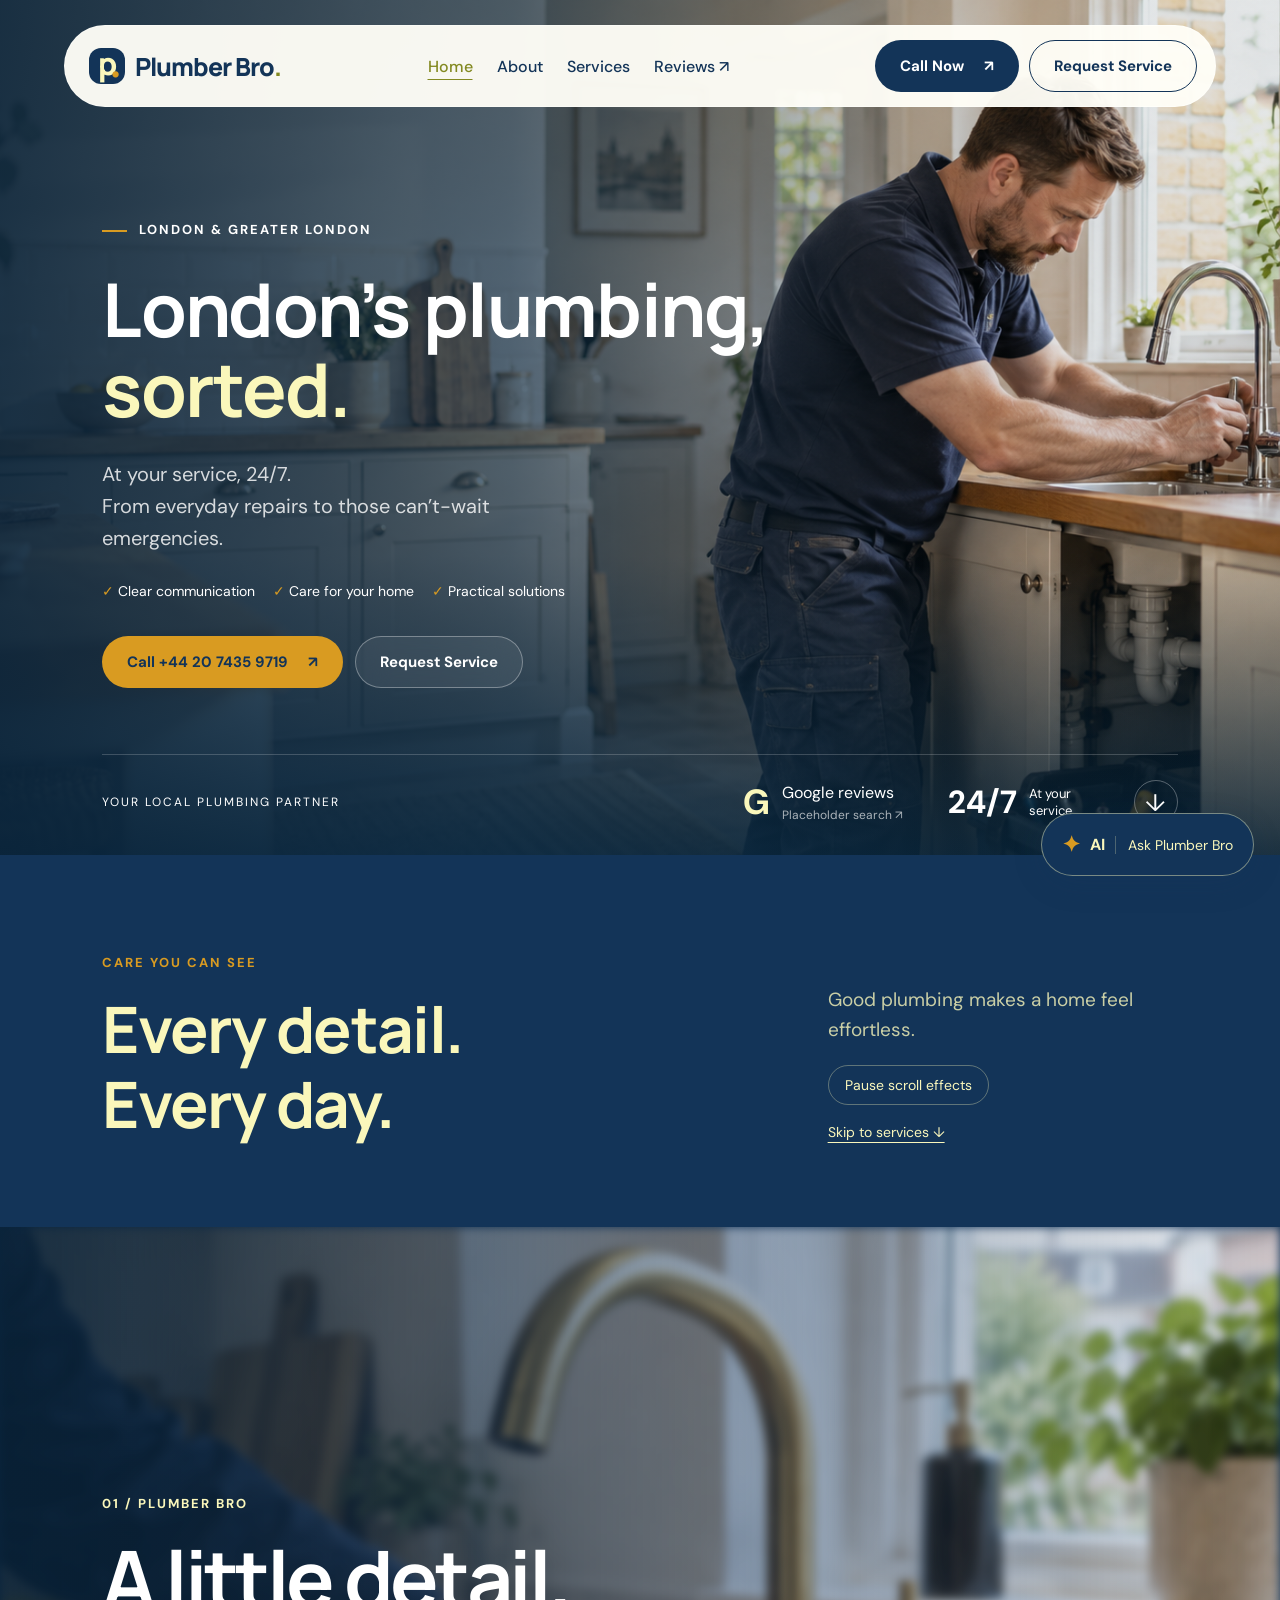
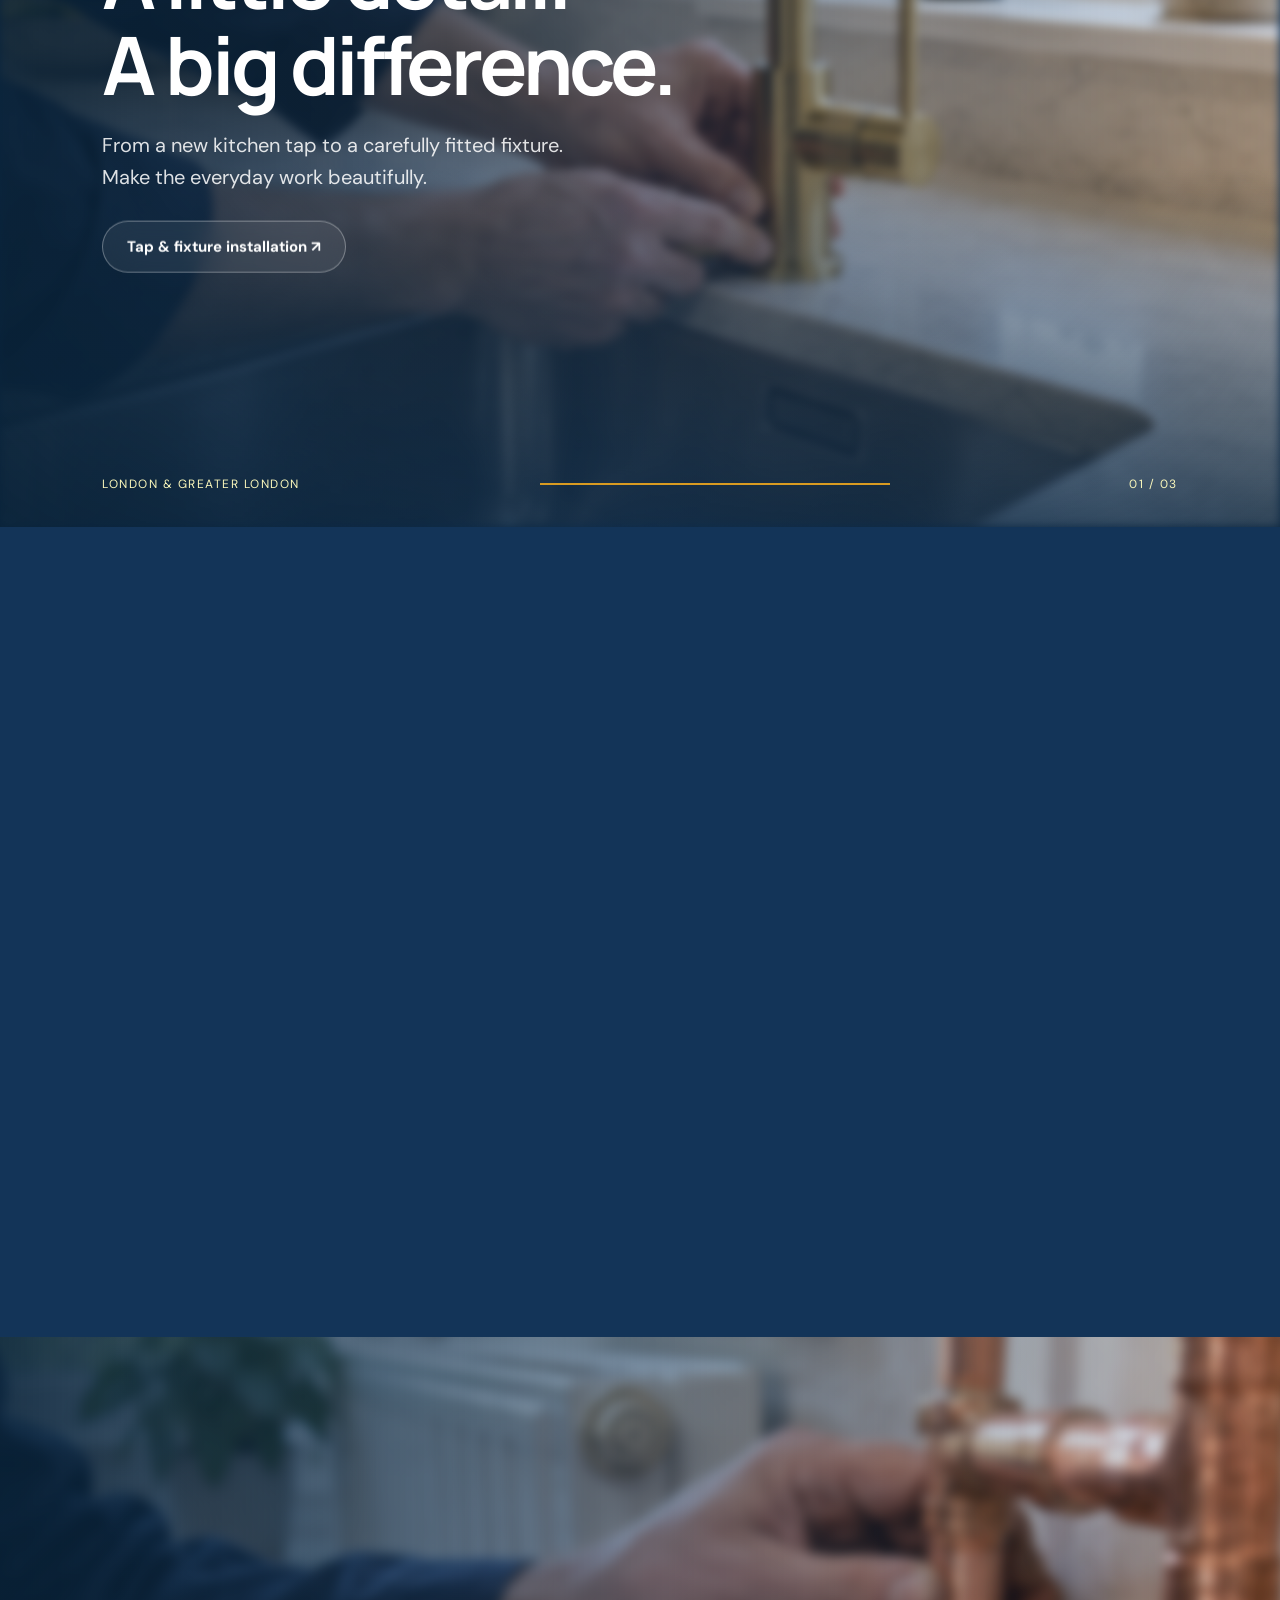
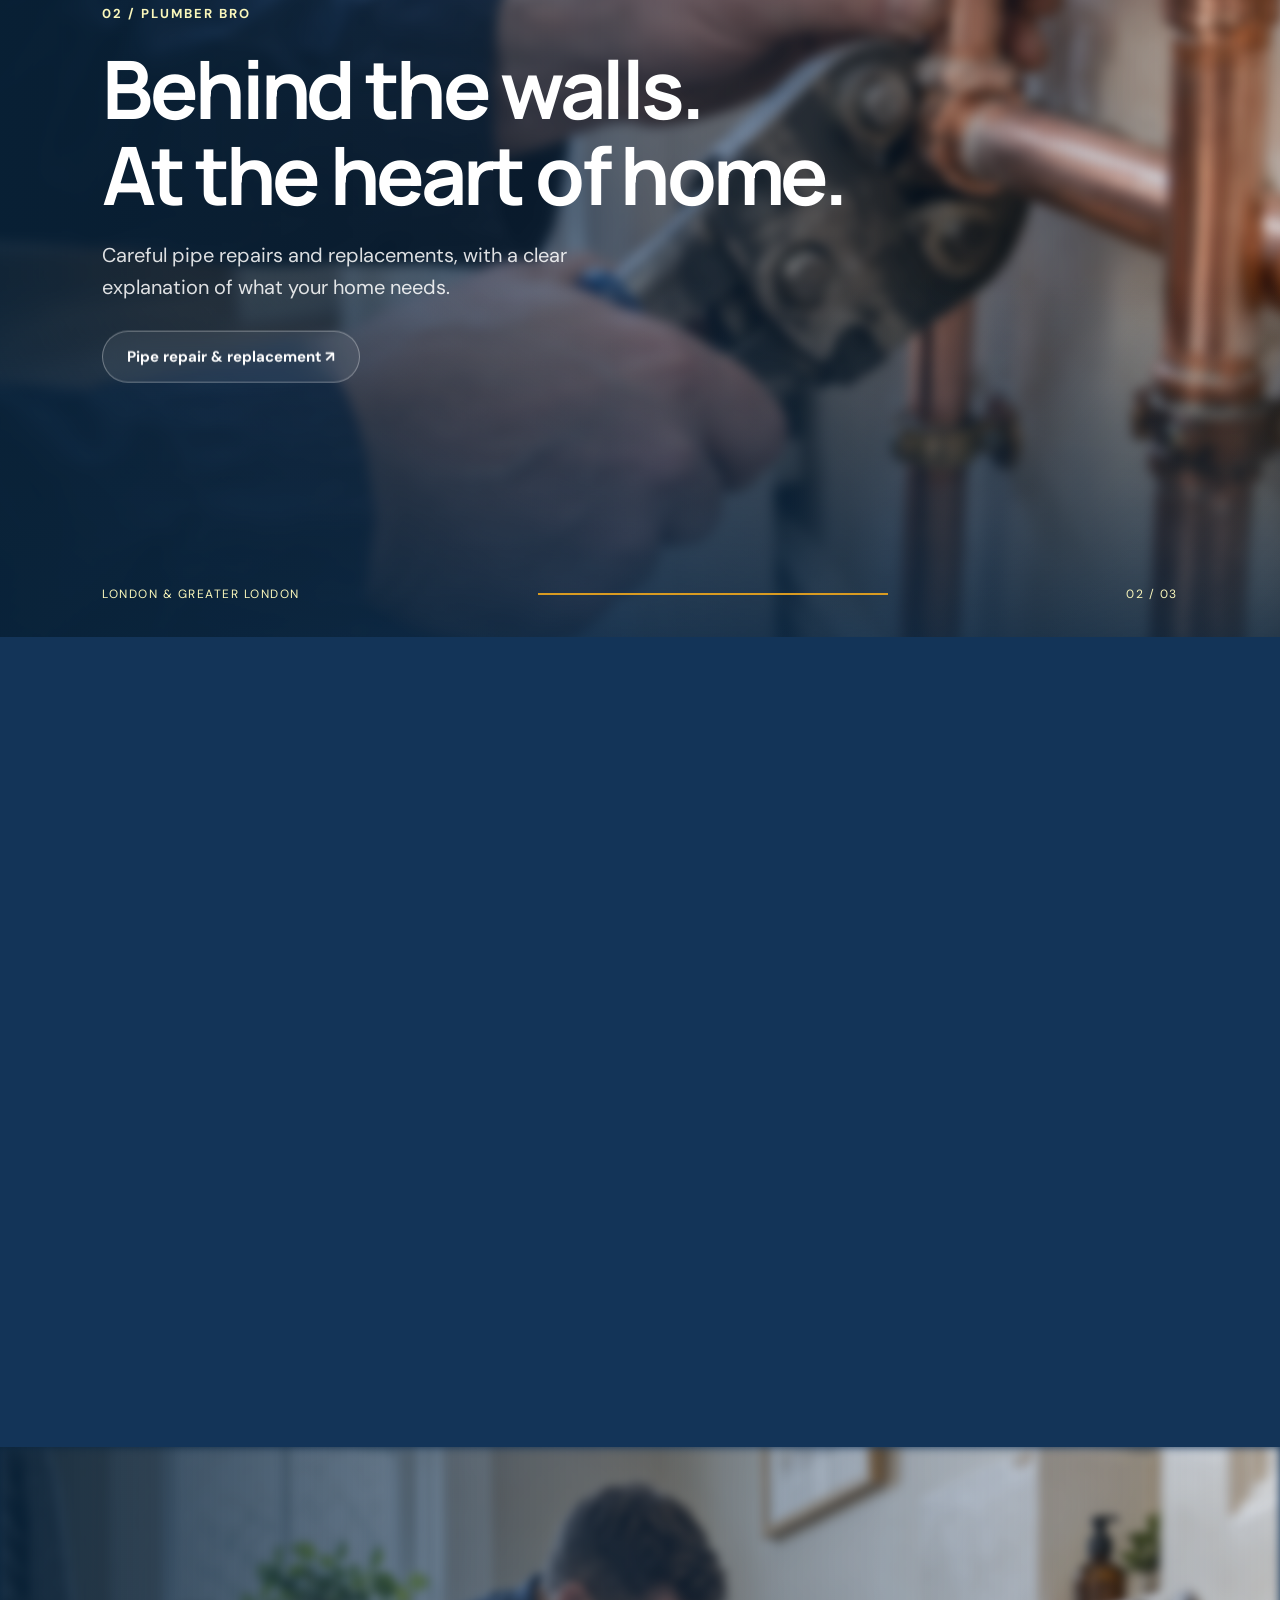
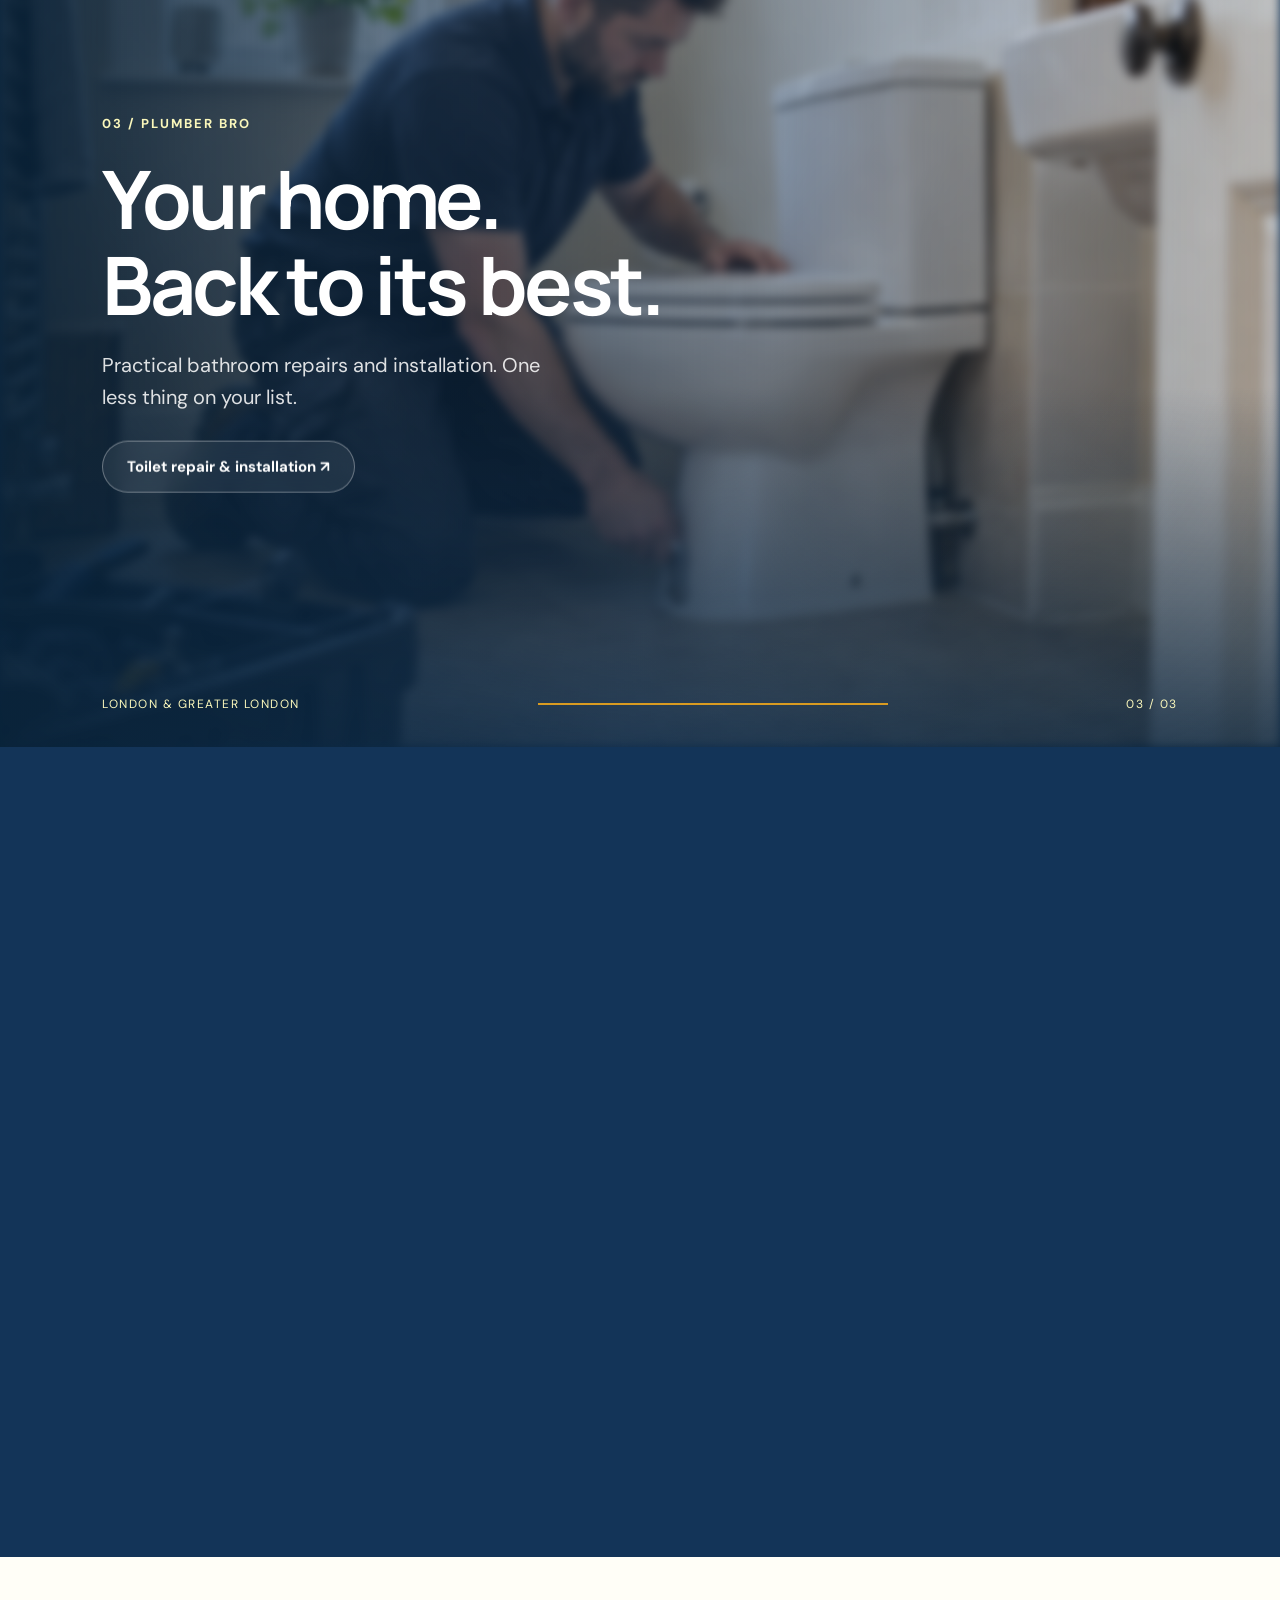
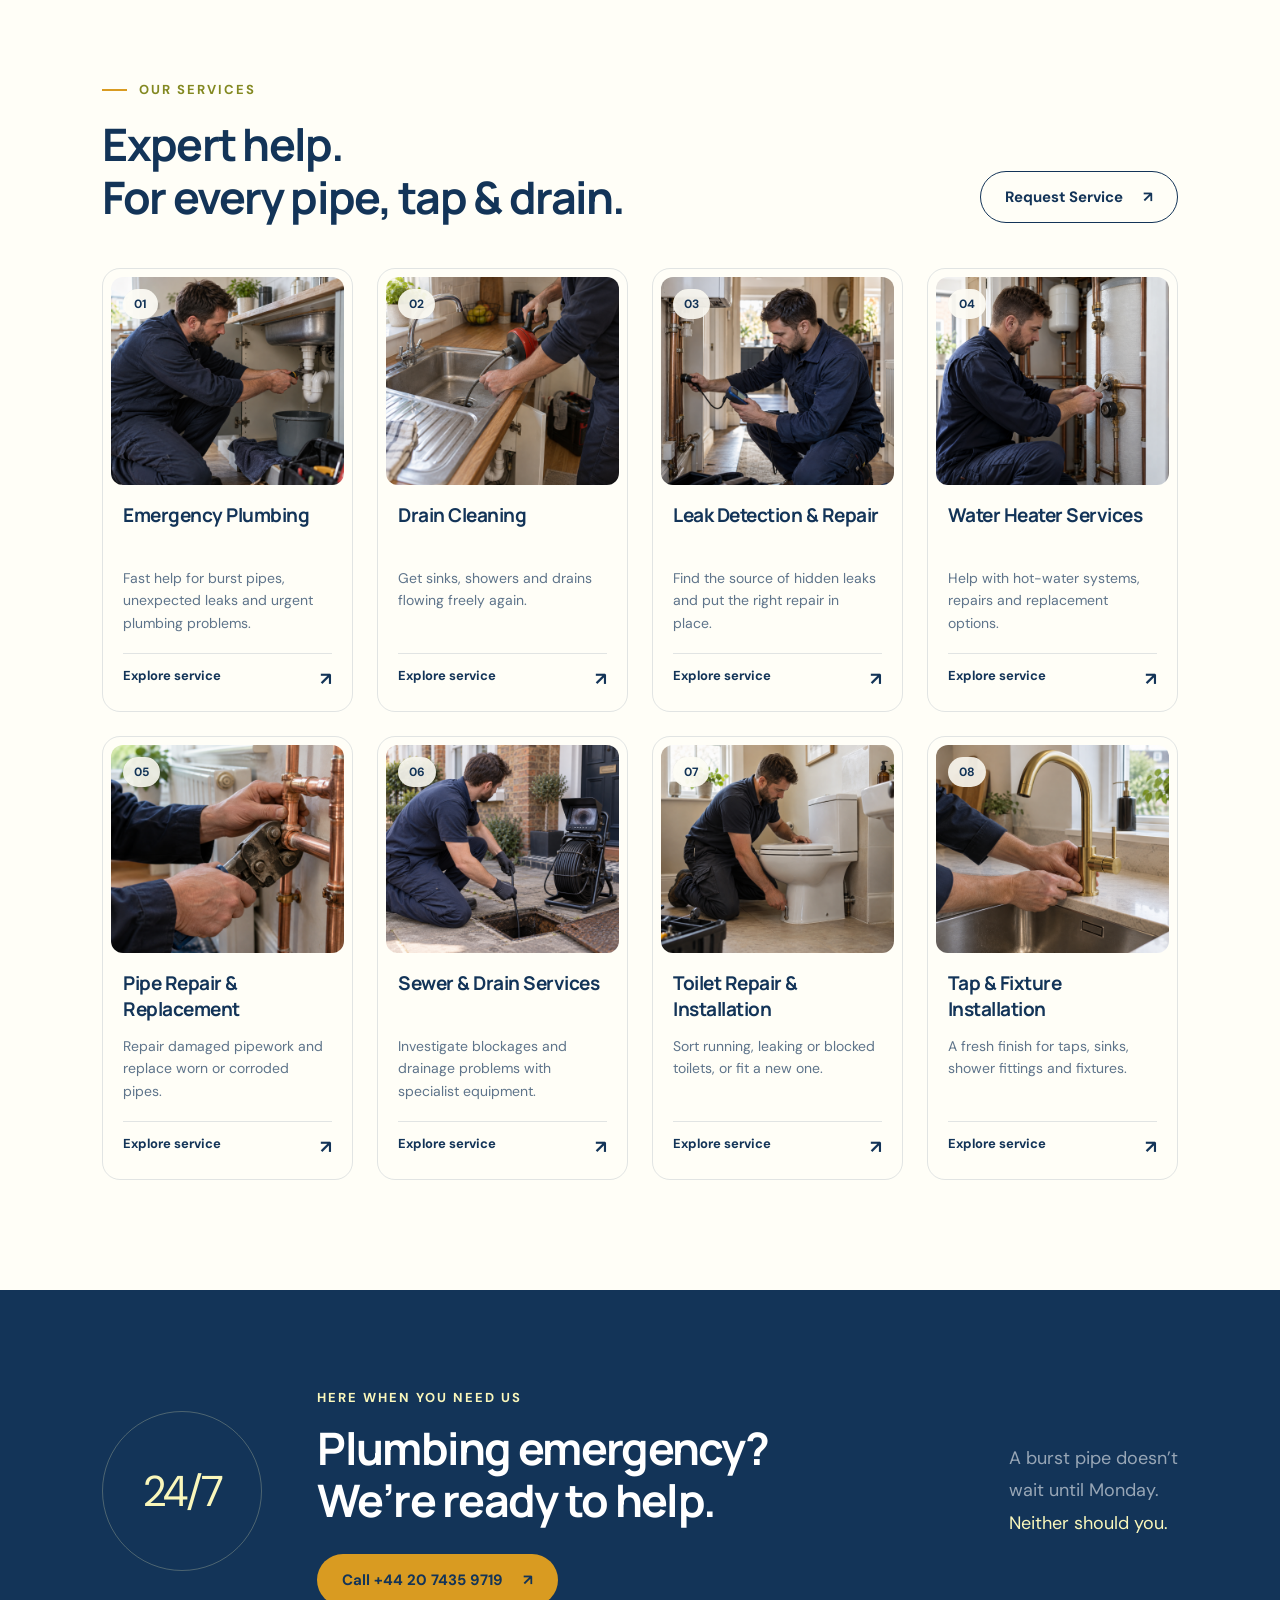
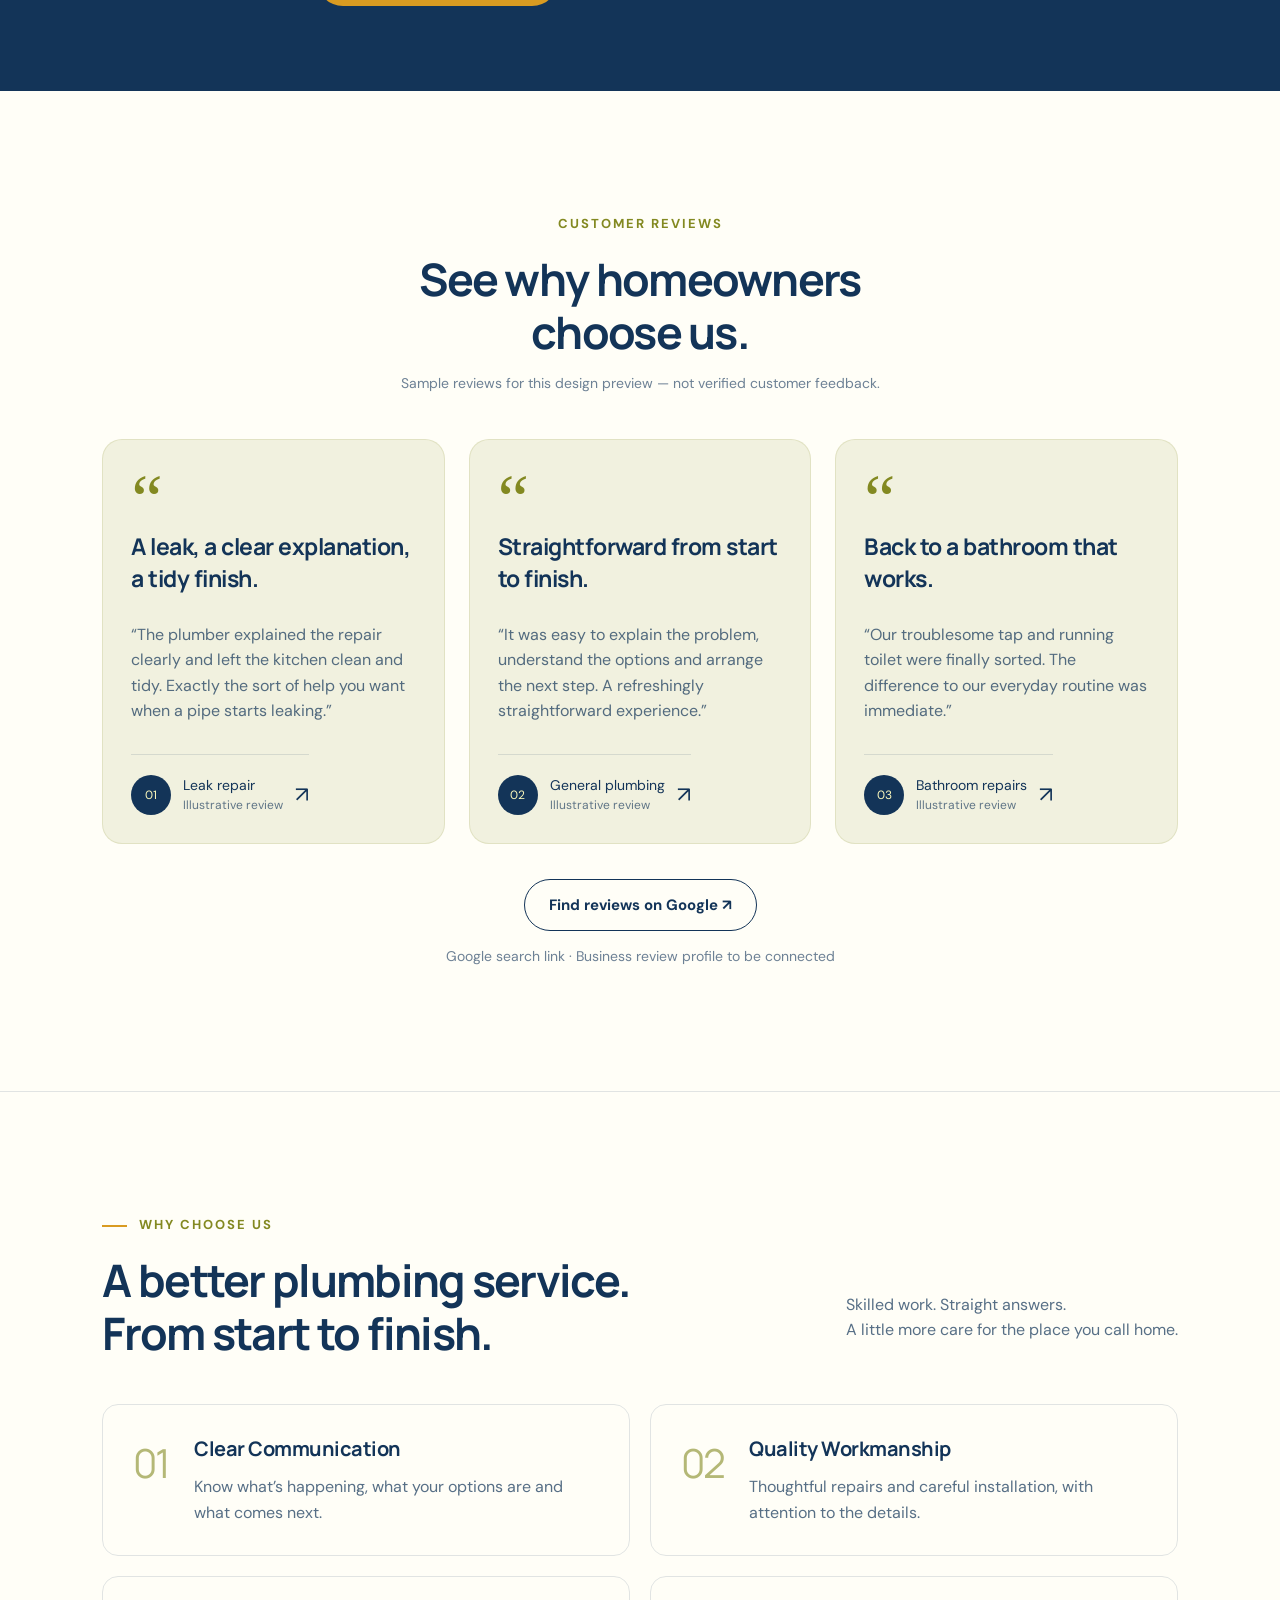
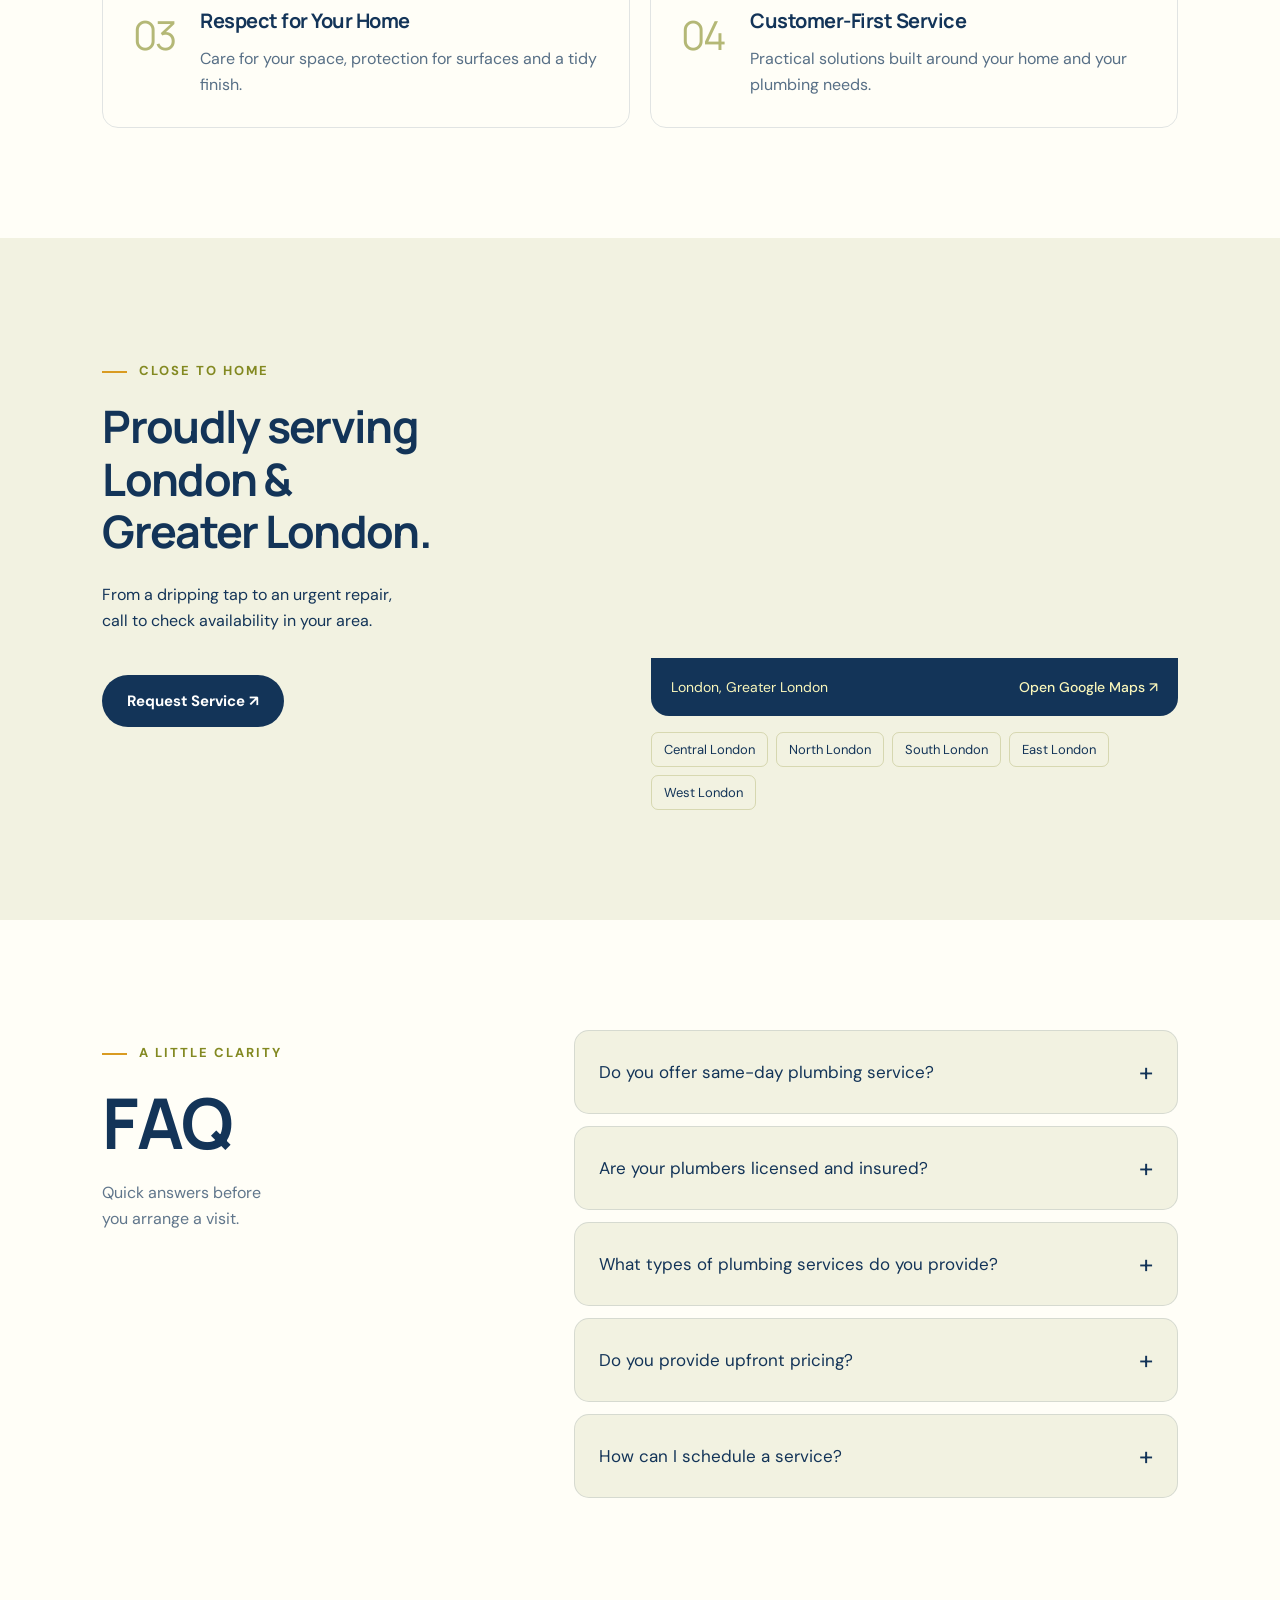
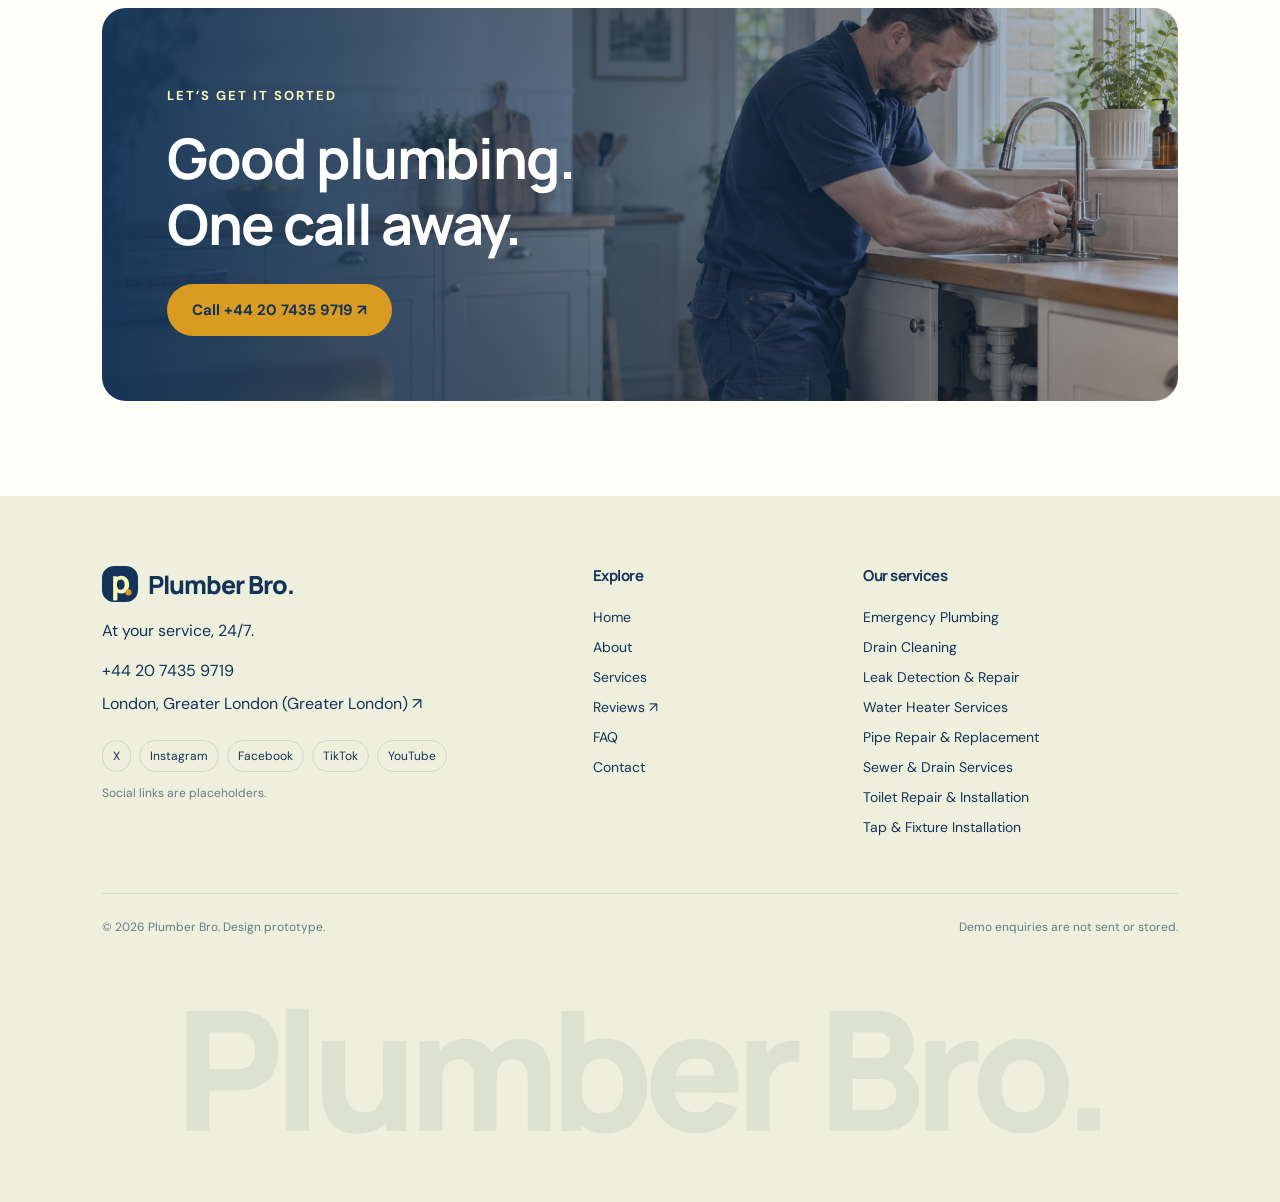
==== index.html @ 9632a34a "Initial commit: Plumber Bro website Static site with home, about, services, and eight service pages," ====
<!doctype html>
<html lang="en-GB"><head><meta charset="UTF-8"><meta name="viewport" content="width=device-width,initial-scale=1"><title>Plumber Bro | At your service, 24/7 in London</title><meta name="description" content="Plumber Bro — plumbing services across London and Greater London. Explore services and call +44 20 7435 9719."><link rel="icon" href="data:image/svg+xml,%3Csvg xmlns='http://www.w3.org/2000/svg' viewBox='0 0 40 40'%3E%3Crect width='40' height='40' rx='12' fill='%23133458'/%3E%3Ctext x='7' y='28' font-size='24' font-family='Arial' font-weight='bold' fill='%23FAF7BB'%3EP%3C/text%3E%3C/svg%3E"><link rel="stylesheet" href="style.css"><link rel="stylesheet" href="home-motion.css"></head>
<body><header class="nav"><a class="brand" href="index.html"><span class="brandmark">p<span>•</span></span>Plumber Bro<span class="brand-dot">.</span></a><nav aria-label="Main navigation"><a href="index.html" aria-current="page">Home</a><a href="about.html">About</a><a href="services.html">Services</a><a href="https://www.google.com/search?q=Plumber+Bro+London+reviews" target="_blank" rel="noopener" title="Placeholder Google reviews search">Reviews ↗</a></nav><div class="nav-actions"><a class="btn call" href="tel:+442074359719">Call Now <span>↗</span></a><button class="btn outline request">Request Service</button></div></header>
<main><section class="hero" id="home"><div class="hero-shade"></div><div class="hero-copy"><p class="eyebrow"><span class="tiny-line"></span> LONDON & GREATER LONDON</p><h1>London’s plumbing,<br><em>sorted.</em></h1><p class="hero-sub">At your service, 24/7.<br>From everyday repairs to those can’t-wait emergencies.</p><div class="hero-points"><span>✓ Clear communication</span><span>✓ Care for your home</span><span>✓ Practical solutions</span></div><div class="hero-buttons"><a class="btn gold" href="tel:+442074359719">Call +44 20 7435 9719 <span>↗</span></a><button class="btn glass request">Request Service</button></div></div><div class="hero-bottom"><span>YOUR LOCAL PLUMBING PARTNER</span><a class="google-link" href="https://www.google.com/search?q=Plumber+Bro+London+reviews" target="_blank" rel="noopener"><b>G</b><span>Google reviews<small>Placeholder search ↗</small></span></a><div class="hero-stat"><strong>24/7</strong><span>At your service</span></div><a href="#services" class="down" aria-label="Explore services">↓</a></div></section><section class="home-story" aria-label="Plumbing for your home"><div class="story-heading"><div><p class="eyebrow">CARE YOU CAN SEE</p><h2>Every detail.<br>Every day.</h2></div><div class="story-controls"><p>Good plumbing makes a home feel effortless.</p><button type="button" class="motion-toggle" aria-pressed="false">Pause scroll effects</button><a href="#services" class="story-skip">Skip to services ↓</a></div></div><article class="scroll-scene" data-zoom="out" aria-labelledby="scene-title-0"><div class="scene-stage"><img class="scene-photo" src="assets/tap-installation.png" alt="Tap & fixture installation in a home" width="1536" height="1024" loading="lazy" decoding="async"><div class="scene-scrim"></div><div class="scene-copy"><p class="eyebrow">01 / PLUMBER BRO</p><h2 id="scene-title-0">A little detail.<br>A big difference.</h2><p>From a new kitchen tap to a carefully fitted fixture. Make the everyday work beautifully.</p><a class="btn glass" href="tap-installation.html">Tap & fixture installation ↗</a></div><div class="scene-bottom" aria-hidden="true"><span>LONDON & GREATER LONDON</span><span class="scene-track"><span></span></span><span>01 / 03</span></div></div></article><article class="scroll-scene" data-zoom="in" aria-labelledby="scene-title-1"><div class="scene-stage"><img class="scene-photo" src="assets/pipe-replacement.png" alt="Pipe repair & replacement in a home" width="1536" height="1024" loading="lazy" decoding="async"><div class="scene-scrim"></div><div class="scene-copy"><p class="eyebrow">02 / PLUMBER BRO</p><h2 id="scene-title-1">Behind the walls.<br>At the heart of home.</h2><p>Careful pipe repairs and replacements, with a clear explanation of what your home needs.</p><a class="btn glass" href="pipe-replacement.html">Pipe repair & replacement ↗</a></div><div class="scene-bottom" aria-hidden="true"><span>LONDON & GREATER LONDON</span><span class="scene-track"><span></span></span><span>02 / 03</span></div></div></article><article class="scroll-scene" data-zoom="out" aria-labelledby="scene-title-2"><div class="scene-stage"><img class="scene-photo" src="assets/toilet-installation.png" alt="Toilet repair & installation in a home" width="1536" height="1024" loading="lazy" decoding="async"><div class="scene-scrim"></div><div class="scene-copy"><p class="eyebrow">03 / PLUMBER BRO</p><h2 id="scene-title-2">Your home.<br>Back to its best.</h2><p>Practical bathroom repairs and installation. One less thing on your list.</p><a class="btn glass" href="toilet-installation.html">Toilet repair & installation ↗</a></div><div class="scene-bottom" aria-hidden="true"><span>LONDON & GREATER LONDON</span><span class="scene-track"><span></span></span><span>03 / 03</span></div></div></article></section><div id="remaining"></div></main>
<script src="app.js"></script><script src="home-motion.js"></script></body></html>
---- style.css ----
@import url('https://fonts.googleapis.com/css2?family=DM+Sans:wght@400;500;600;700&family=Manrope:wght@400;500;600;700;800&display=swap');
:root{--navy:#133458;--olive:#838921;--gold:#D99B21;--cream:#FAF7BB;--paper:#fffef7;--line:#13345820}*{box-sizing:border-box}html{scroll-behavior:smooth;scroll-padding-top:120px}body{margin:0;background:var(--paper);color:var(--navy);font-family:'DM Sans',Arial,sans-serif;font-size:16px}button,input,textarea,select{font:inherit}button,a{-webkit-tap-highlight-color:transparent}button{cursor:pointer}a{color:inherit;text-decoration:none}button:focus-visible,a:focus-visible{outline:3px solid var(--gold);outline-offset:5px}.nav{position:absolute;z-index:10;top:25px;left:5%;width:90%;display:flex;align-items:center;justify-content:space-between;gap:24px;padding:14px 18px 14px 24px;border-radius:60px;background:#fffef7f5;border:1px solid #ffffff60}.brand{font-family:Manrope,Arial;font-weight:800;font-size:25px;letter-spacing:-1px;display:flex;align-items:center;white-space:nowrap}.brand-dot{color:var(--olive)}.brandmark{width:36px;height:36px;display:grid;place-content:center;background:var(--navy);color:var(--cream);font-size:31px;border-radius:12px;margin-right:10px;line-height:1;position:relative;padding-bottom:6px}.brandmark span{position:absolute;color:var(--gold);right:3px;bottom:0;font-size:21px}.nav nav,.nav-actions{display:flex;gap:24px;align-items:center}.nav nav button{border:0;background:none;color:var(--navy);padding:10px 0;font-weight:500}.nav nav button span{padding-left:8px}.nav-actions{gap:10px}.btn{display:inline-flex;align-items:center;justify-content:center;gap:20px;border-radius:40px;padding:15px 24px;border:1px solid transparent;font-weight:700;font-size:15px;transition:transform .2s,background .2s}.btn:hover{transform:translateY(-3px)}.call{background:var(--navy);color:white}.outline{border-color:var(--navy);background:transparent;color:var(--navy)}.gold{background:var(--gold);color:var(--navy)}.glass{background:#ffffff12;border-color:#ffffff55;color:white;backdrop-filter:blur(16px)}.hero{min-height:780px;height:95vh;max-height:1000px;background:var(--navy) url('assets/hero.png') center/cover;position:relative;display:flex;flex-direction:column;justify-content:center;padding:170px 8% 130px;color:white}.hero-shade{position:absolute;inset:0;background:linear-gradient(90deg,#09243be8 0%,#0b2b45ab 40%,#0b263219 78%),linear-gradient(0deg,#09253bdf,transparent 35%)}.hero-copy{position:relative;max-width:740px}.eyebrow{font-size:13px;letter-spacing:2px;font-weight:700;display:flex;align-items:center;gap:12px}.tiny-line{height:2px;width:25px;background:var(--gold)}h1,h2,h3{font-family:Manrope,Arial;letter-spacing:-1.7px}h1{font-size:clamp(48px,5.8vw,88px);line-height:1.08;margin:28px 0}h1 em{font-style:normal;color:var(--cream)}.hero-sub{font-size:20px;line-height:1.6;color:#ffffffcf;max-width:460px}.hero-points{display:flex;flex-wrap:wrap;gap:18px;font-size:14px;margin:28px 0 36px}.hero-points span::first-letter{color:var(--gold)}.hero-buttons{display:flex;gap:12px;flex-wrap:wrap}.hero-bottom{position:absolute;bottom:30px;left:8%;right:8%;display:flex;align-items:center;gap:45px;border-top:1px solid #ffffff30;padding-top:24px}.hero-bottom>span{font-size:12px;letter-spacing:2px;margin-right:auto}.google-link{display:flex;align-items:center;gap:12px}.google-link b{font-size:35px;color:var(--cream)}.google-link small{display:block;margin-top:4px;font-size:12px;opacity:.65}.hero-stat{display:flex;align-items:center;gap:12px}.hero-stat strong{font-size:32px}.hero-stat span{font-size:13px;max-width:60px}.down{width:44px;height:44px;display:grid;place-items:center;border:1px solid #ffffff50;border-radius:50%;font-size:24px}
@media(max-width:900px){.nav nav{gap:14px}.nav-actions .request{display:none}.nav{left:4%;width:92%}.hero{padding-left:6%;padding-right:6%}.hero-bottom{left:6%;right:6%}.hero-bottom>span{display:none}}@media(max-width:600px){.nav{top:15px;flex-wrap:wrap;gap:10px;padding:12px 16px;border-radius:26px}.brand{font-size:21px}.nav nav{order:3;width:100%;justify-content:center;border-top:1px solid var(--line);padding-top:4px}.nav-actions .call{padding:10px 15px;font-size:13px}.hero{height:auto;min-height:850px;padding-top:190px;padding-bottom:160px;background-position:60% center}.hero-shade{background:linear-gradient(90deg,#09243bef,#09243b66),linear-gradient(0deg,#09253b,transparent 45%)}.hero-points{display:grid;gap:12px}.hero-sub{font-size:18px}.hero-bottom{gap:20px}.hero-stat{margin-left:auto}.down{display:none}}
.section{padding:110px 8%;max-width:1700px;margin:auto}.section-heading{display:flex;align-items:flex-end;justify-content:space-between;gap:40px;margin-bottom:45px}h2{font-size:clamp(32px,3.5vw,53px);line-height:1.17;font-weight:700;margin:18px 0 0}h3{font-size:20px;line-height:1.35;letter-spacing:-.5px;margin:0 0 12px}p{line-height:1.6}.section .eyebrow{color:var(--olive)}.section-heading>p{max-width:360px;color:#133458b5}.service-grid{display:grid;grid-template-columns:repeat(4,1fr);gap:24px}.service-card{border:1px solid var(--line);border-radius:18px;background:transparent;text-align:left;color:var(--navy);padding:8px;overflow:hidden;transition:transform .25s,box-shadow .25s}.service-card:hover{transform:translateY(-6px);box-shadow:0 16px 30px #13345810}.service-image{position:relative;aspect-ratio:1.12;overflow:hidden;border-radius:12px}.service-image img{width:100%;height:100%;object-fit:cover;transition:transform .5s}.service-card:hover img{transform:scale(1.045)}.service-image>span{position:absolute;top:12px;left:12px;background:#fffef7de;backdrop-filter:blur(12px);padding:7px 11px;border-radius:30px;font-size:12px;font-weight:700}.service-copy{padding:18px 12px 12px}.service-copy h3{font-size:19px;min-height:52px}.service-copy p{font-size:14px;line-height:1.6;color:#133458ae;min-height:68px;margin:0 0 18px}.learn{display:flex;justify-content:space-between;border-top:1px solid var(--line);padding-top:13px;font-size:13px;font-weight:700}.learn b{font-size:18px}.emergency{background:var(--navy);color:var(--cream);padding:85px 8%;display:flex;align-items:center;gap:55px;position:relative;overflow:hidden}.emergency-circle{width:160px;height:160px;flex-shrink:0;border:1px solid #faf7bb40;border-radius:50%;display:grid;place-content:center;font-size:43px;letter-spacing:-2px}.emergency h2{margin:12px 0 28px;color:white}.emergency>.emergency-circle+div{flex:1}.emergency>p{color:#ffffff90;line-height:1.8;font-size:18px}.emergency strong{color:var(--cream);font-weight:400}.centre{text-align:center}.centre .eyebrow{justify-content:center}.muted{color:#1334589e}.small{font-size:12px}.centre>.muted{font-size:14px}.review-grid{display:grid;grid-template-columns:repeat(3,1fr);gap:24px;margin:45px 0 35px}.review-card{background:#f1f1df;padding:28px;border:1px solid #83892125;border-radius:20px;text-align:left;color:var(--navy);transition:transform .3s,background .3s;display:flex;flex-direction:column}.review-card:hover{transform:translateY(-7px);background:var(--cream)}.review-card h3{font-size:23px}.review-card p{color:#133458b5;font-size:16px;flex:1}.quote-mark{font-family:Georgia,serif;font-size:70px;line-height:.9;color:var(--olive)}.review-bottom{border-top:1px solid var(--line);display:flex;align-items:center;gap:12px;padding-top:20px;margin-top:14px;font-size:14px}.review-avatar{border-radius:50%;background:var(--navy);color:var(--cream);width:40px;height:40px;display:grid;place-content:center;font-size:12px}.review-bottom small{display:block;font-size:12px;margin-top:3px;opacity:.65}.expand-icon{margin-left:auto;font-size:22px}.why{border-top:1px solid var(--line)}.why-grid{display:grid;grid-template-columns:1fr 1fr;gap:20px}.why-grid article{display:flex;gap:25px;padding:30px;border:1px solid var(--line);border-radius:16px}.why-grid p{margin:0;color:#133458b5}.number{font-family:Manrope;font-size:40px;color:var(--olive);opacity:.6;letter-spacing:-2px}.areas{display:grid;grid-template-columns:1fr 1.1fr;gap:70px;background:#f2f2e1;max-width:none}.areas h2{margin-bottom:25px}.areas .btn{margin-top:25px}.map-wrap{align-self:center}.map-wrap iframe{width:100%;height:310px;border:0;border-radius:18px 18px 0 0;filter:saturate(.6)}.map-caption{display:flex;flex-wrap:wrap;justify-content:space-between;gap:14px;padding:20px;background:var(--navy);color:var(--cream);border-radius:0 0 18px 18px;font-size:14px;margin-top:-5px}.map-caption strong{font-weight:500}.area-tags{display:flex;flex-wrap:wrap;gap:8px;margin-top:16px}.area-tags span{padding:8px 12px;border:1px solid #83892140;border-radius:7px;font-size:13px}.faq{display:grid;grid-template-columns:.8fr 1.2fr;gap:70px}.faq h2{font-size:70px}.faq p{color:#133458ac}.faq-list{display:grid;gap:12px}.faq-list button{display:flex;align-items:center;justify-content:space-between;gap:20px;text-align:left;padding:24px;background:#f2f2e1;border:1px solid var(--line);border-radius:15px;color:var(--navy);font-size:17px;transition:background .2s}.faq-list button:hover{background:var(--cream)}.faq-list b{font-weight:400;font-size:26px}.final-cta{margin:0 8% 95px;border-radius:24px;background:linear-gradient(90deg,#133458f5,#13345844),url('assets/hero.png') center 45%/cover;padding:65px;color:var(--cream)}.final-cta h2{font-size:56px;color:white;margin-bottom:28px}footer{padding:70px 8% 0;background:#eeefdc;overflow:hidden}.footer-grid{display:grid;grid-template-columns:1.4fr .7fr 1fr;gap:50px}.footer-grid h3{font-size:15px;margin-bottom:22px}.footer-grid>div>a:not(.brand),.footer-grid>div>button{display:block;border:0;background:none;padding:0;text-align:left;margin-bottom:12px;color:var(--navy);font-size:14px}.footer-grid>div>a:hover,.footer-grid>div>button:hover{text-decoration:underline}.footer-grid .contact-line{font-size:16px!important}.socials{display:flex;flex-wrap:wrap;gap:8px;margin-top:26px}.socials a{border:1px solid var(--line);border-radius:30px;padding:7px 10px;font-size:12px}.footer-base{display:flex;justify-content:space-between;flex-wrap:wrap;gap:15px;border-top:1px solid var(--line);margin-top:45px;padding-top:25px;font-size:12px;color:#1334589e}.footer-wordmark{font-family:Manrope;font-size:clamp(60px,13vw,210px);font-weight:800;letter-spacing:-.06em;text-align:center;color:#13345813;white-space:nowrap;line-height:1.6}.modal-open{overflow:hidden}dialog{width:min(720px,calc(100% - 32px));max-height:85vh;border:1px solid #ffffffaa;border-radius:28px;background:#fffef7df;backdrop-filter:blur(30px);-webkit-backdrop-filter:blur(30px);padding:48px;color:var(--navy);box-shadow:0 30px 100px #06142355;animation:appear .25s ease-out}dialog::backdrop{background:#061b2b77;backdrop-filter:blur(12px);-webkit-backdrop-filter:blur(12px)}dialog h2{font-size:36px;line-height:1.2;margin:12px 0 22px}dialog .eyebrow{font-size:12px;color:var(--olive);padding-right:12px}dialog p{color:#133458cc}.modal-close{position:absolute;top:12px;right:14px;border:1px solid var(--line);background:#fffef7d0;border-radius:50%;width:35px;height:35px;font-size:25px;color:var(--navy);z-index:2}.modal-photo{width:100%;height:220px;object-fit:cover;border-radius:15px;margin-bottom:15px}.large-quote,.answer{font-size:21px;line-height:1.7}.mini-benefits{display:flex;gap:10px;flex-wrap:wrap;margin:25px 0}.mini-benefits span{border:1px solid var(--line);padding:10px;border-radius:8px;font-size:13px}.modal-service-list{display:grid;gap:10px;margin:25px 0}.modal-service-list button{display:flex;justify-content:space-between;text-align:left;gap:15px;padding:15px;border:1px solid var(--line);border-radius:12px;background:#ffffff60;color:var(--navy)}label{display:block;font-size:14px;font-weight:500;margin:16px 0}input,textarea,select{display:block;width:100%;padding:12px;border:1px solid #13345840;border-radius:10px;background:#ffffffe0;color:var(--navy);margin-top:7px;min-width:0}textarea{resize:vertical}.form-grid{display:grid;grid-template-columns:1fr 1fr;gap:16px}.chat-launch{position:fixed;right:26px;bottom:24px;border:1px solid #faf7bb70;border-radius:50px;background:var(--navy);color:var(--cream);box-shadow:0 8px 30px #13345830;z-index:20;padding:16px 20px;display:flex;gap:10px;align-items:center;font-weight:700}.chat-launch>span:first-child{font-size:22px;color:var(--gold)}.chat-label{border-left:1px solid #faf7bb40;padding-left:12px;font-weight:400;font-size:14px}.chat-box{position:fixed;bottom:100px;right:26px;width:370px;max-width:calc(100vw - 32px);max-height:calc(100dvh - 130px);overflow:auto;z-index:21;background:#fffef7f2;border:1px solid #ffffff80;backdrop-filter:blur(24px);border-radius:22px;box-shadow:0 15px 60px #13345840}.chat-head{padding:20px;background:var(--navy);color:var(--cream);display:flex;justify-content:space-between;align-items:center}.chat-head small{display:block;font-size:12px;opacity:.65;margin-top:4px}.close-chat{border:0;background:none;color:var(--cream);font-size:28px}#chat-content{padding:22px}#chat-content>p{font-size:14px}#chat-intake .btn{width:100%}#messages{max-height:280px;overflow:auto}.message{font-size:14px;padding:12px 14px;border-radius:14px;background:#eceecb;margin:0 20px 12px 0;overflow-wrap:anywhere}.message.user{background:var(--navy);color:white;margin:0 0 12px 20px}#chat-send{display:flex;gap:7px;align-items:center}#chat-send button{border:0;background:var(--gold);border-radius:50%;height:40px;width:40px;flex-shrink:0;font-size:23px}#chat-send input{font-size:14px}.sr-only{position:absolute;width:1px;height:1px;padding:0;margin:-1px;overflow:hidden;clip:rect(0,0,0,0);white-space:nowrap;border:0}@keyframes appear{from{opacity:0;transform:scale(.94)}to{opacity:1;transform:scale(1)}}
@media(min-width:1800px){.hero-copy{max-width:950px}}@media(max-width:1100px){.service-grid{grid-template-columns:repeat(2,1fr)}.service-copy h3,.service-copy p{min-height:0}.emergency-circle{display:none}.review-card{padding:22px}.areas,.faq{gap:35px}.footer-grid{gap:30px}}
@media(max-width:760px){.section{padding:70px 6%}h2{letter-spacing:-1.2px}.section-heading{align-items:flex-start;flex-direction:column;gap:22px}.review-grid{grid-template-columns:1fr}.review-card h3{font-size:22px}.why-grid{grid-template-columns:1fr}.why-grid article{padding:24px}.areas,.faq{grid-template-columns:1fr}.areas h2 br:nth-child(2){display:none}.emergency{padding:65px 6%}.emergency>p{display:none}.emergency h2{font-size:34px}.faq h2{font-size:54px}.final-cta{margin:0 6% 60px;padding:35px}.final-cta h2{font-size:40px}.footer-grid{grid-template-columns:1fr 1fr}.footer-grid>div:first-child{grid-column:1/-1}.footer-wordmark{font-size:14vw}footer{padding:50px 6% 0}.chat-launch{right:16px;bottom:16px}.chat-label{display:none}.chat-box{right:16px;bottom:86px}dialog{padding:42px 25px 28px}dialog h2{font-size:29px}.large-quote,.answer{font-size:18px}.form-grid{grid-template-columns:1fr;gap:0}.hero-bottom{font-size:13px}.hero-stat strong{font-size:27px}}
@media(max-width:420px){.service-grid{gap:12px}.service-copy{padding:14px 6px 8px}.service-copy h3{font-size:16px}.service-copy p{font-size:13px}.learn{font-size:12px}.service-image{aspect-ratio:.95}.hero-buttons .btn{padding:14px 19px}.hero-stat span{font-size:12px}.google-link{gap:8px}.hero-bottom{gap:12px}.eyebrow{font-size:11px;letter-spacing:1.7px}.faq-list button{padding:18px;font-size:16px}}
@media(prefers-reduced-motion:reduce){html{scroll-behavior:auto}*,*::before,*::after{animation:none!important;transition:none!important}}
.nav nav a{padding:10px 0;font-weight:500;font-size:16px}.nav nav a[aria-current=page]{color:var(--olive);text-decoration:underline;text-underline-offset:7px}.service-card{display:block}.inner-page{padding-top:135px}.inner-page #remaining>section{display:none}.breadcrumbs{max-width:1450px;margin:25px auto 0;padding:0 6%;display:flex;flex-wrap:wrap;gap:12px;font-size:14px;color:#133458b0}.breadcrumbs a:hover{text-decoration:underline}.page-intro{max-width:1450px;margin:auto;padding:45px 6% 70px;display:grid;grid-template-columns:1fr 1fr;gap:65px;align-items:center}.page-intro h1,.service-directory h1{font-size:clamp(38px,4.5vw,65px);margin:22px 0;overflow-wrap:break-word}.page-intro p:not(.eyebrow){font-size:18px;max-width:580px;margin-bottom:28px;color:#133458ba}.page-intro .eyebrow,.page-section .eyebrow,.service-detail-layout .eyebrow{color:var(--olive)}.page-intro>img{width:100%;height:430px;object-fit:cover;border-radius:24px}.page-section{max-width:1450px;margin:auto;padding:30px 6% 80px}.about-values{display:grid;grid-template-columns:repeat(3,1fr);gap:20px;margin:35px 0}.about-values article{border:1px solid var(--line);border-radius:18px;padding:30px}.about-values h3{margin-top:20px}.about-values p{color:#133458ba}.page-banner{background:#eeefdc;border-radius:22px;padding:35px;display:flex;align-items:center;justify-content:space-between;gap:30px;margin-top:60px}.page-banner h2{font-size:30px;margin:0}.page-banner .btn{flex-shrink:0}.directory-lead{max-width:620px;font-size:18px;margin-bottom:45px}.service-detail-layout{max-width:1450px;margin:auto;padding:15px 6% 90px;display:grid;grid-template-columns:1.1fr .9fr;gap:65px;align-items:start}.service-information>section{margin-bottom:45px}.service-information h2,.quotation h2{font-size:32px;margin-top:12px}.service-information h3{font-size:19px;margin-top:25px}.service-information p{color:#133458bc}.included-list,.next-steps{padding-left:23px;line-height:1.7;margin-top:25px}.included-list li,.next-steps li{margin-bottom:14px;padding-left:6px}.included-list li::marker{color:var(--olive)}.pricing-panel{background:#f2f2e1;border:1px solid #83892130;border-radius:20px;padding:30px}.text-link{display:inline-block;font-weight:700;text-decoration:underline;text-underline-offset:5px;margin:15px 0}.quotation{background:#fffef7e0;backdrop-filter:blur(20px);border:1px solid #83892150;border-radius:24px;padding:30px;box-shadow:0 15px 45px #1334580a;scroll-margin-top:30px}.quotation>p{color:#133458bd}.demo-notice{font-size:13px;line-height:1.6;padding:15px;background:var(--cream);border-radius:10px;margin:20px 0}.demo-notice a{text-decoration:underline}.quotation .btn{width:100%}.quote-service{font-size:14px}.quote-result{background:#eeefdc;border:1px solid var(--olive);padding:18px;border-radius:10px;font-size:15px;line-height:1.6;margin-top:20px}.quote-result:focus{outline:2px solid var(--olive);outline-offset:3px}
@media(max-width:950px){.page-intro{gap:30px}.service-detail-layout{gap:30px}.page-intro>img{height:350px}.quotation{padding:23px}.about-values article{padding:20px}}
@media(max-width:700px){.page-intro{grid-template-columns:1fr;padding-top:30px;gap:30px}.page-intro>img{height:290px}.service-detail-layout{grid-template-columns:1fr}.about-values{grid-template-columns:1fr}.page-banner{flex-direction:column;align-items:flex-start;padding:25px}.pricing-panel{padding:24px}.service-information h2,.quotation h2{font-size:29px}.page-intro h1,.service-directory h1{font-size:40px}.quotation{scroll-margin-top:20px}}
@media(max-width:600px){.inner-page{padding-top:160px}.nav nav a{font-size:15px}.breadcrumbs{font-size:13px;margin-top:15px}.page-intro .eyebrow{font-size:11px}}
---- home-motion.css ----
.home-story{background:var(--navy);color:var(--cream)}.story-heading{padding:85px 8%;display:flex;align-items:flex-end;justify-content:space-between;gap:40px}.story-heading h2{font-size:clamp(40px,5vw,75px);margin-bottom:0}.story-heading .eyebrow{color:var(--gold)}.story-controls{max-width:350px}.story-controls>p{font-size:19px;color:#faf7bbc9}.motion-toggle{display:block;background:transparent;border:1px solid #faf7bb55;color:var(--cream);border-radius:24px;padding:10px 16px;font-size:14px}.motion-toggle:disabled{opacity:.65;cursor:default}.story-skip{display:inline-block;font-size:14px;margin-top:18px;text-decoration:underline;text-underline-offset:5px}.scroll-scene{height:190vh;height:190svh;position:relative;--scene-scale:1;--scene-blur:0px;--copy-shift:0px;--copy-opacity:1;--scene-progress:0}.scene-stage{position:sticky;top:0;height:100vh;height:100svh;min-height:520px;overflow:hidden;isolation:isolate;background:var(--navy)}.scene-photo{position:absolute;inset:0;width:100%;height:100%;object-fit:cover;transform:scale(var(--scene-scale));filter:blur(var(--scene-blur));will-change:transform;z-index:-3}.scene-scrim{position:absolute;inset:0;z-index:-2;background:linear-gradient(90deg,#09233ae6 0%,#1334587a 50%,#13345816 100%),linear-gradient(0deg,#09233acc,transparent 40%)}.scene-copy{position:absolute;left:8%;right:8%;top:50%;transform:translateY(calc(-50% + var(--copy-shift)));opacity:var(--copy-opacity);max-width:850px}.scene-copy .eyebrow{color:var(--cream);font-size:13px}.scene-copy h2{font-size:clamp(45px,6.3vw,94px);line-height:1.06;color:white;margin:22px 0;letter-spacing:-.045em}.scene-copy>p:not(.eyebrow){max-width:470px;font-size:20px;line-height:1.6;color:#ffffffdb;margin-bottom:28px}.scene-bottom{position:absolute;bottom:35px;left:8%;right:8%;display:flex;gap:30px;align-items:center;justify-content:space-between;font-size:12px;letter-spacing:1.5px}.scene-track{height:2px;background:#faf7bb40;flex:1;max-width:350px}.scene-track>span{display:block;height:100%;background:var(--gold);transform-origin:left;transform:scaleX(var(--scene-progress))}.motion-static .scroll-scene{height:auto}.motion-static .scene-stage{position:relative;height:85svh;max-height:900px}.motion-static .scene-photo{transform:none;filter:none;will-change:auto}.motion-static .scene-copy{opacity:1;transform:translateY(-50%)}.motion-static .scene-track{display:none}
@media(max-width:1100px){.nav-actions .request{display:none}.nav nav{gap:20px}}
@media(max-width:700px){.story-heading{padding:60px 6%;display:block}.story-controls{margin-top:25px}.scroll-scene{height:135svh}.scene-stage{min-height:560px}.scene-copy{left:6%;right:6%}.scene-copy h2{font-size:clamp(38px,8vw,55px)}.scene-copy>p:not(.eyebrow){font-size:17px;max-width:380px}.scene-copy .btn{padding:13px 18px;font-size:14px}.scene-photo{object-position:60% center;filter:none}.scene-scrim{background:linear-gradient(90deg,#09233ade,#13345855),linear-gradient(0deg,#09233acd,transparent 65%)}.scene-bottom{left:6%;right:6%;bottom:25px;gap:15px;font-size:10px}.scene-track{max-width:90px}.motion-static .scene-stage{height:85svh}.nav nav{gap:19px}.nav nav a{font-size:14px}}
@media(prefers-reduced-motion:reduce){.scroll-scene{height:auto}.scene-stage{position:relative;height:85svh}.scene-photo{transform:none!important;filter:none!important;will-change:auto}.scene-copy{opacity:1!important;transform:translateY(-50%)!important}.scene-track{display:none}}
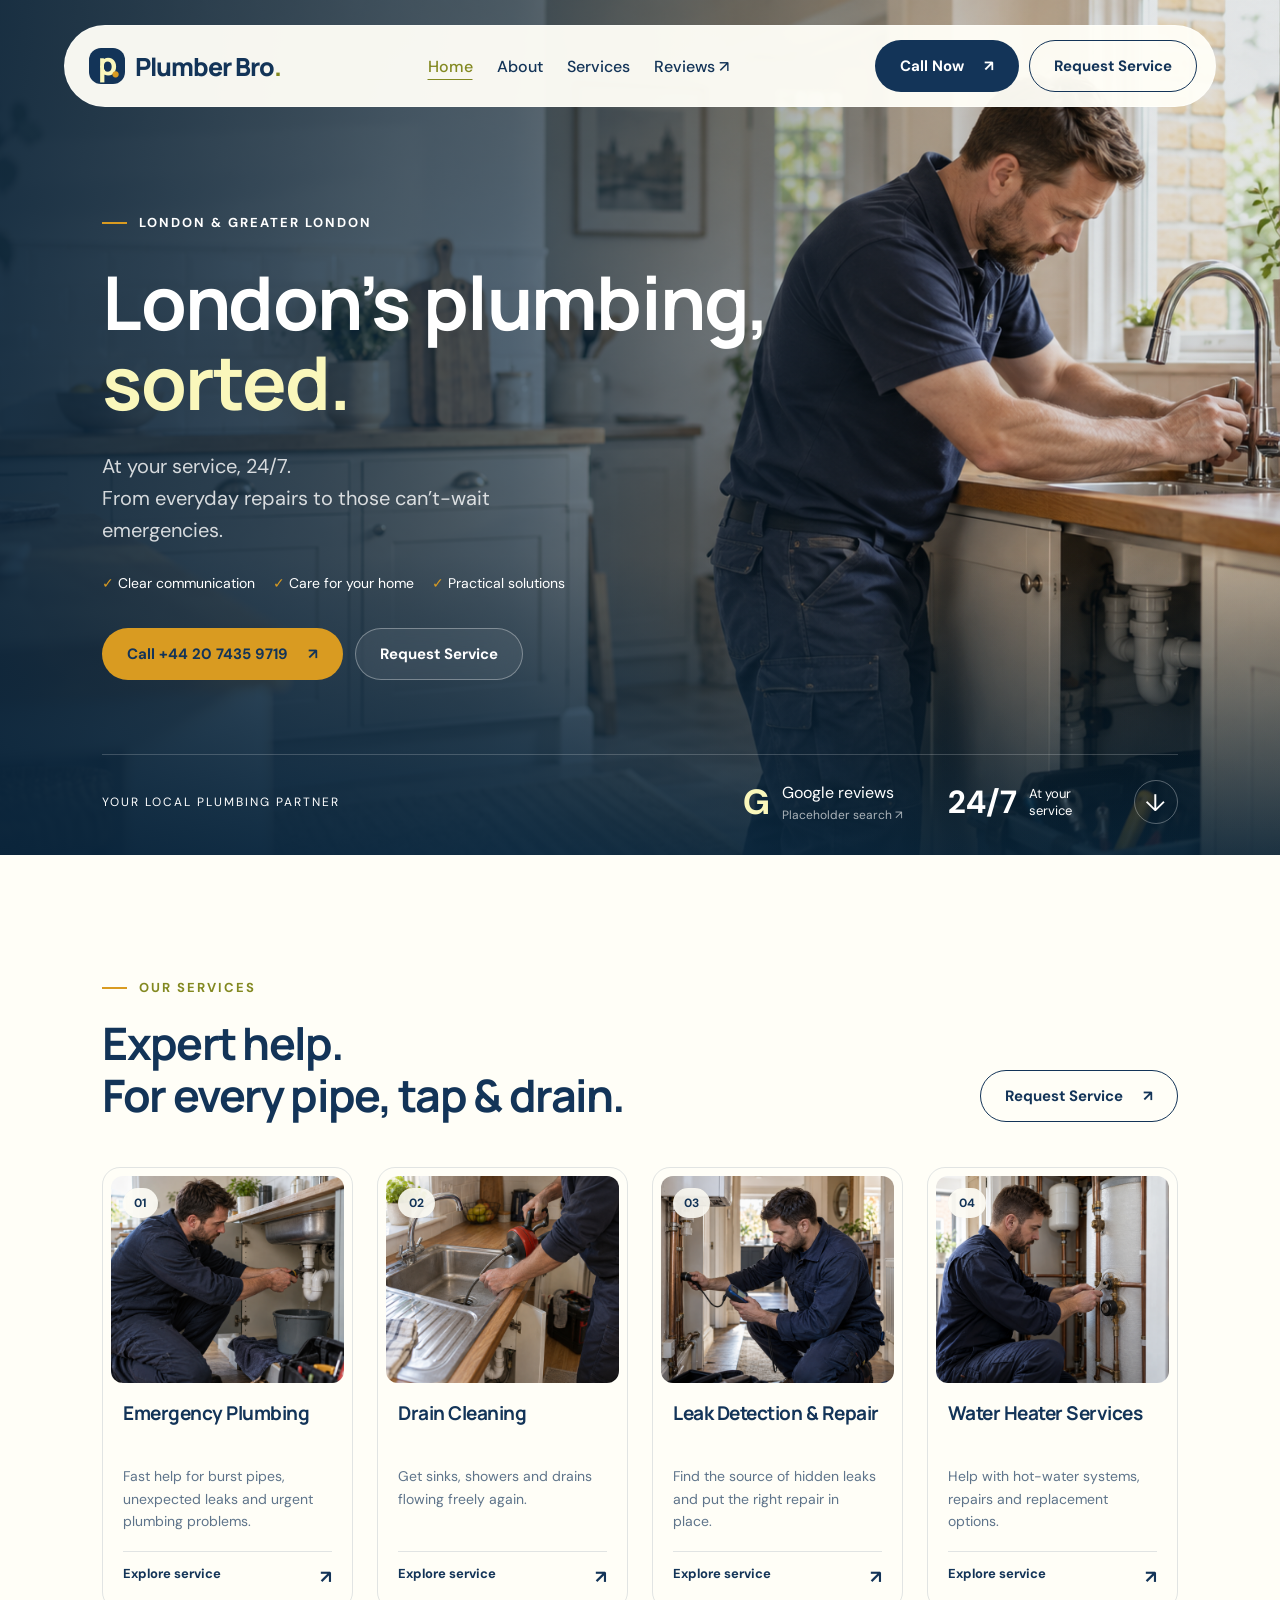
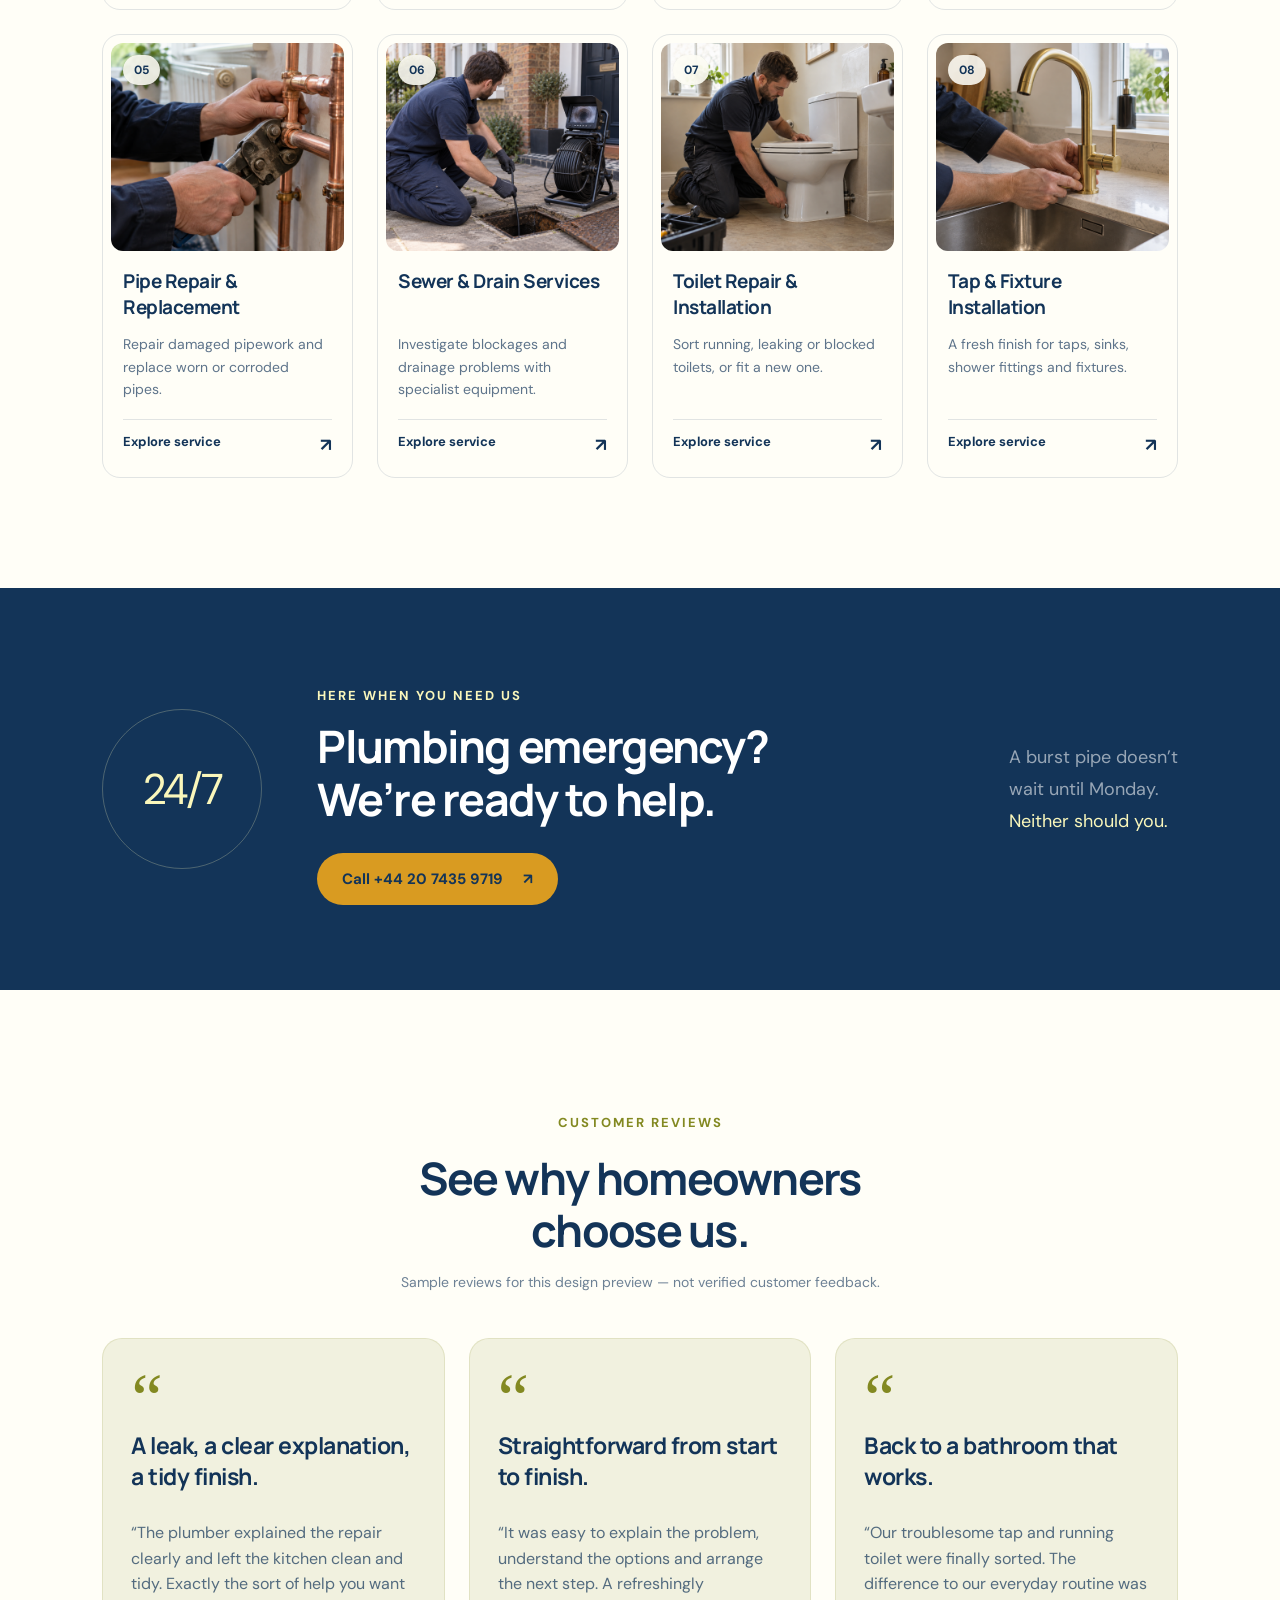
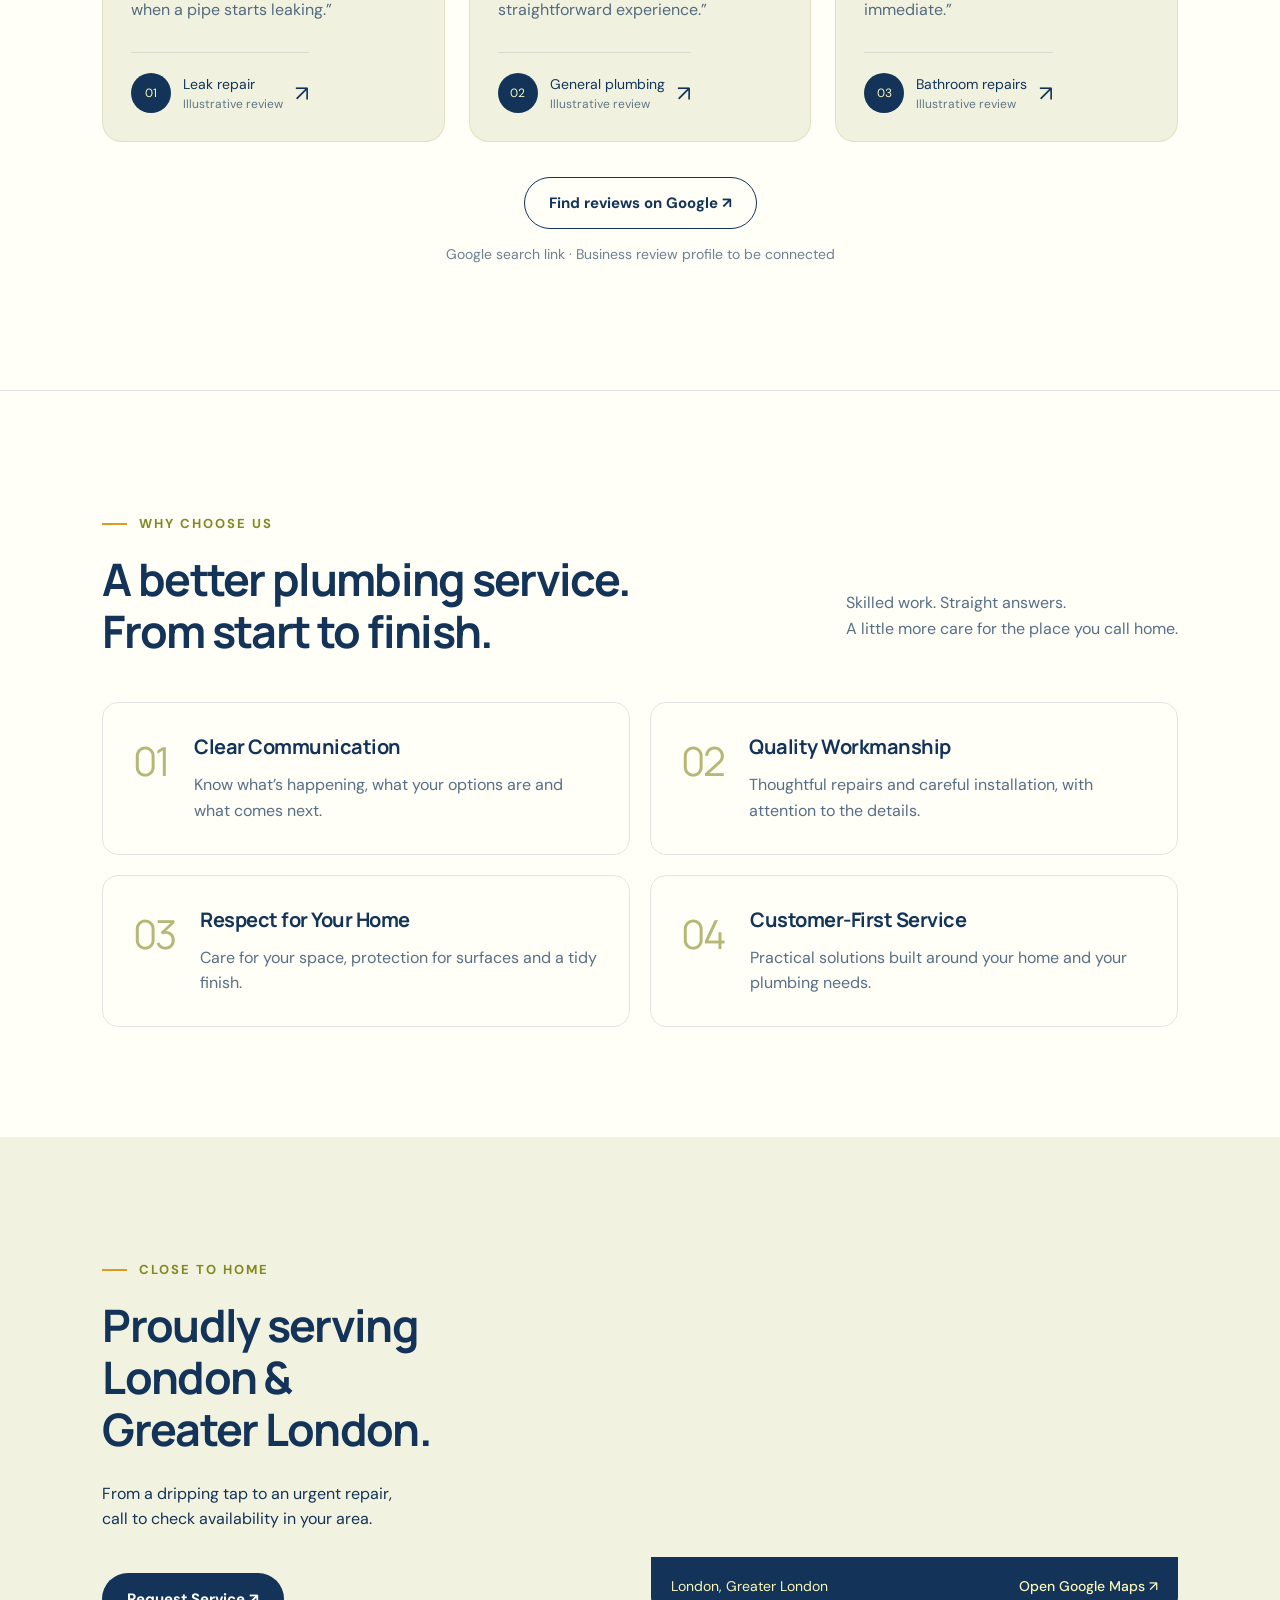
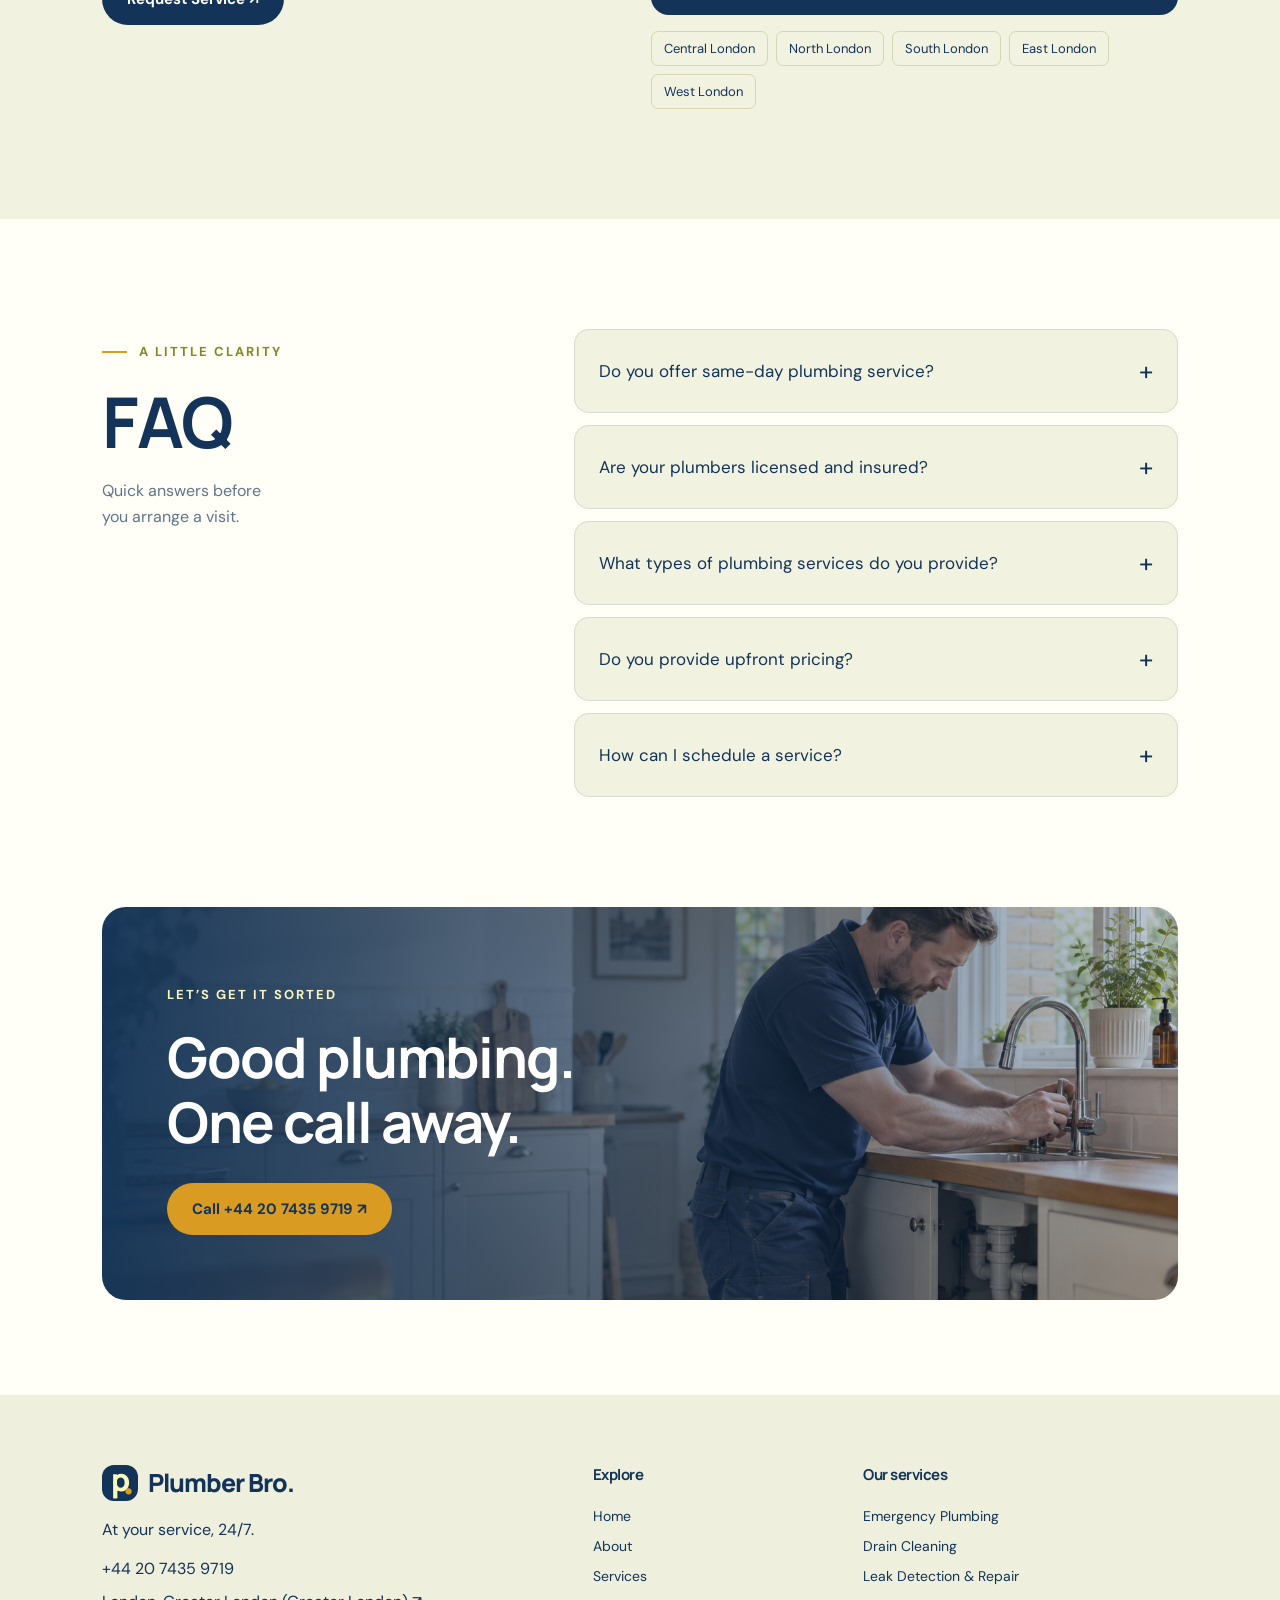
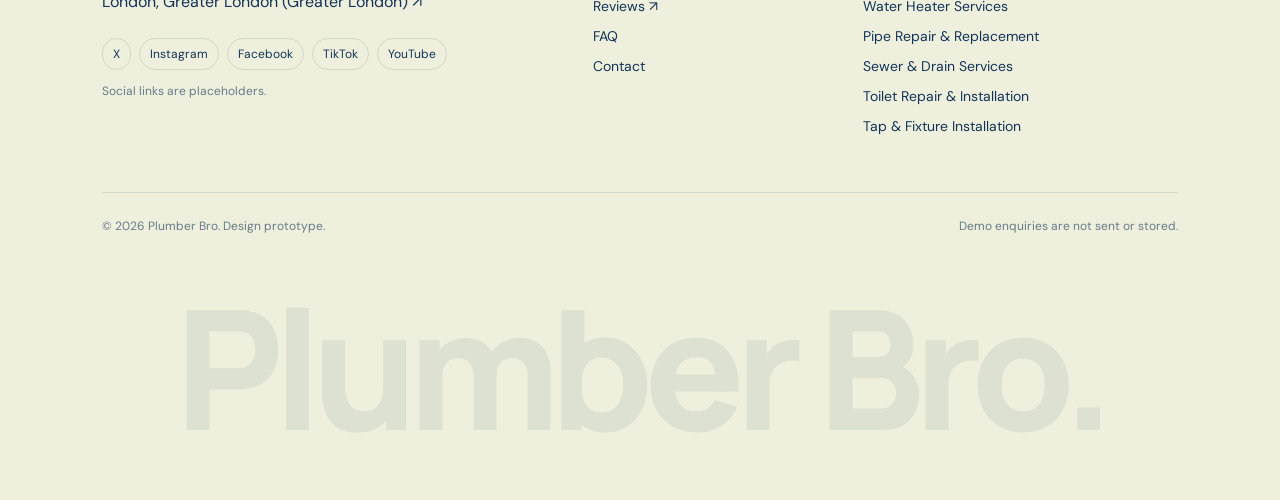
==== commit 99de5741: "Simplify home page and fix hero layout - Remove the scroll story section so services follow the hero" ====
--- a/index.html
+++ b/index.html
@@ -1,6 +1,6 @@
 <!doctype html>
 <html lang="en-GB"><head><meta charset="UTF-8"><meta name="viewport" content="width=device-width,initial-scale=1"><title>Plumber Bro | At your service, 24/7 in London</title><meta name="description" content="Plumber Bro — plumbing services across London and Greater London. Explore services and call +44 20 7435 9719."><link rel="icon" href="data:image/svg+xml,%3Csvg xmlns='http://www.w3.org/2000/svg' viewBox='0 0 40 40'%3E%3Crect width='40' height='40' rx='12' fill='%23133458'/%3E%3Ctext x='7' y='28' font-size='24' font-family='Arial' font-weight='bold' fill='%23FAF7BB'%3EP%3C/text%3E%3C/svg%3E"><link rel="stylesheet" href="style.css"><link rel="stylesheet" href="home-motion.css"></head>
 <body><header class="nav"><a class="brand" href="index.html"><span class="brandmark">p<span>•</span></span>Plumber Bro<span class="brand-dot">.</span></a><nav aria-label="Main navigation"><a href="index.html" aria-current="page">Home</a><a href="about.html">About</a><a href="services.html">Services</a><a href="https://www.google.com/search?q=Plumber+Bro+London+reviews" target="_blank" rel="noopener" title="Placeholder Google reviews search">Reviews ↗</a></nav><div class="nav-actions"><a class="btn call" href="tel:+442074359719">Call Now <span>↗</span></a><button class="btn outline request">Request Service</button></div></header>
-<main><section class="hero" id="home"><div class="hero-shade"></div><div class="hero-copy"><p class="eyebrow"><span class="tiny-line"></span> LONDON & GREATER LONDON</p><h1>London’s plumbing,<br><em>sorted.</em></h1><p class="hero-sub">At your service, 24/7.<br>From everyday repairs to those can’t-wait emergencies.</p><div class="hero-points"><span>✓ Clear communication</span><span>✓ Care for your home</span><span>✓ Practical solutions</span></div><div class="hero-buttons"><a class="btn gold" href="tel:+442074359719">Call +44 20 7435 9719 <span>↗</span></a><button class="btn glass request">Request Service</button></div></div><div class="hero-bottom"><span>YOUR LOCAL PLUMBING PARTNER</span><a class="google-link" href="https://www.google.com/search?q=Plumber+Bro+London+reviews" target="_blank" rel="noopener"><b>G</b><span>Google reviews<small>Placeholder search ↗</small></span></a><div class="hero-stat"><strong>24/7</strong><span>At your service</span></div><a href="#services" class="down" aria-label="Explore services">↓</a></div></section><section class="home-story" aria-label="Plumbing for your home"><div class="story-heading"><div><p class="eyebrow">CARE YOU CAN SEE</p><h2>Every detail.<br>Every day.</h2></div><div class="story-controls"><p>Good plumbing makes a home feel effortless.</p><button type="button" class="motion-toggle" aria-pressed="false">Pause scroll effects</button><a href="#services" class="story-skip">Skip to services ↓</a></div></div><article class="scroll-scene" data-zoom="out" aria-labelledby="scene-title-0"><div class="scene-stage"><img class="scene-photo" src="assets/tap-installation.png" alt="Tap & fixture installation in a home" width="1536" height="1024" loading="lazy" decoding="async"><div class="scene-scrim"></div><div class="scene-copy"><p class="eyebrow">01 / PLUMBER BRO</p><h2 id="scene-title-0">A little detail.<br>A big difference.</h2><p>From a new kitchen tap to a carefully fitted fixture. Make the everyday work beautifully.</p><a class="btn glass" href="tap-installation.html">Tap & fixture installation ↗</a></div><div class="scene-bottom" aria-hidden="true"><span>LONDON & GREATER LONDON</span><span class="scene-track"><span></span></span><span>01 / 03</span></div></div></article><article class="scroll-scene" data-zoom="in" aria-labelledby="scene-title-1"><div class="scene-stage"><img class="scene-photo" src="assets/pipe-replacement.png" alt="Pipe repair & replacement in a home" width="1536" height="1024" loading="lazy" decoding="async"><div class="scene-scrim"></div><div class="scene-copy"><p class="eyebrow">02 / PLUMBER BRO</p><h2 id="scene-title-1">Behind the walls.<br>At the heart of home.</h2><p>Careful pipe repairs and replacements, with a clear explanation of what your home needs.</p><a class="btn glass" href="pipe-replacement.html">Pipe repair & replacement ↗</a></div><div class="scene-bottom" aria-hidden="true"><span>LONDON & GREATER LONDON</span><span class="scene-track"><span></span></span><span>02 / 03</span></div></div></article><article class="scroll-scene" data-zoom="out" aria-labelledby="scene-title-2"><div class="scene-stage"><img class="scene-photo" src="assets/toilet-installation.png" alt="Toilet repair & installation in a home" width="1536" height="1024" loading="lazy" decoding="async"><div class="scene-scrim"></div><div class="scene-copy"><p class="eyebrow">03 / PLUMBER BRO</p><h2 id="scene-title-2">Your home.<br>Back to its best.</h2><p>Practical bathroom repairs and installation. One less thing on your list.</p><a class="btn glass" href="toilet-installation.html">Toilet repair & installation ↗</a></div><div class="scene-bottom" aria-hidden="true"><span>LONDON & GREATER LONDON</span><span class="scene-track"><span></span></span><span>03 / 03</span></div></div></article></section><div id="remaining"></div></main>
-<script src="app.js"></script><script src="home-motion.js"></script></body></html>
+<main><section class="hero" id="home"><div class="hero-shade"></div><div class="hero-copy"><p class="eyebrow"><span class="tiny-line"></span> LONDON & GREATER LONDON</p><h1>London’s plumbing,<br><em>sorted.</em></h1><p class="hero-sub">At your service, 24/7.<br>From everyday repairs to those can’t-wait emergencies.</p><div class="hero-points"><span>✓ Clear communication</span><span>✓ Care for your home</span><span>✓ Practical solutions</span></div><div class="hero-buttons"><a class="btn gold" href="tel:+442074359719">Call +44 20 7435 9719 <span>↗</span></a><button class="btn glass request">Request Service</button></div></div><div class="hero-bottom"><span>YOUR LOCAL PLUMBING PARTNER</span><a class="google-link" href="https://www.google.com/search?q=Plumber+Bro+London+reviews" target="_blank" rel="noopener"><b>G</b><span>Google reviews<small>Placeholder search ↗</small></span></a><div class="hero-stat"><strong>24/7</strong><span>At your service</span></div><a href="#services" class="down" aria-label="Explore services">↓</a></div></section><div id="remaining"></div></main>
+<script src="app.js"></script></body></html>
 
--- a/style.css
+++ b/style.css
@@ -1,9 +1,9 @@
 @import url('https://fonts.googleapis.com/css2?family=DM+Sans:wght@400;500;600;700&family=Manrope:wght@400;500;600;700;800&display=swap');
-:root{--navy:#133458;--olive:#838921;--gold:#D99B21;--cream:#FAF7BB;--paper:#fffef7;--line:#13345820}*{box-sizing:border-box}html{scroll-behavior:smooth;scroll-padding-top:120px}body{margin:0;background:var(--paper);color:var(--navy);font-family:'DM Sans',Arial,sans-serif;font-size:16px}button,input,textarea,select{font:inherit}button,a{-webkit-tap-highlight-color:transparent}button{cursor:pointer}a{color:inherit;text-decoration:none}button:focus-visible,a:focus-visible{outline:3px solid var(--gold);outline-offset:5px}.nav{position:absolute;z-index:10;top:25px;left:5%;width:90%;display:flex;align-items:center;justify-content:space-between;gap:24px;padding:14px 18px 14px 24px;border-radius:60px;background:#fffef7f5;border:1px solid #ffffff60}.brand{font-family:Manrope,Arial;font-weight:800;font-size:25px;letter-spacing:-1px;display:flex;align-items:center;white-space:nowrap}.brand-dot{color:var(--olive)}.brandmark{width:36px;height:36px;display:grid;place-content:center;background:var(--navy);color:var(--cream);font-size:31px;border-radius:12px;margin-right:10px;line-height:1;position:relative;padding-bottom:6px}.brandmark span{position:absolute;color:var(--gold);right:3px;bottom:0;font-size:21px}.nav nav,.nav-actions{display:flex;gap:24px;align-items:center}.nav nav button{border:0;background:none;color:var(--navy);padding:10px 0;font-weight:500}.nav nav button span{padding-left:8px}.nav-actions{gap:10px}.btn{display:inline-flex;align-items:center;justify-content:center;gap:20px;border-radius:40px;padding:15px 24px;border:1px solid transparent;font-weight:700;font-size:15px;transition:transform .2s,background .2s}.btn:hover{transform:translateY(-3px)}.call{background:var(--navy);color:white}.outline{border-color:var(--navy);background:transparent;color:var(--navy)}.gold{background:var(--gold);color:var(--navy)}.glass{background:#ffffff12;border-color:#ffffff55;color:white;backdrop-filter:blur(16px)}.hero{min-height:780px;height:95vh;max-height:1000px;background:var(--navy) url('assets/hero.png') center/cover;position:relative;display:flex;flex-direction:column;justify-content:center;padding:170px 8% 130px;color:white}.hero-shade{position:absolute;inset:0;background:linear-gradient(90deg,#09243be8 0%,#0b2b45ab 40%,#0b263219 78%),linear-gradient(0deg,#09253bdf,transparent 35%)}.hero-copy{position:relative;max-width:740px}.eyebrow{font-size:13px;letter-spacing:2px;font-weight:700;display:flex;align-items:center;gap:12px}.tiny-line{height:2px;width:25px;background:var(--gold)}h1,h2,h3{font-family:Manrope,Arial;letter-spacing:-1.7px}h1{font-size:clamp(48px,5.8vw,88px);line-height:1.08;margin:28px 0}h1 em{font-style:normal;color:var(--cream)}.hero-sub{font-size:20px;line-height:1.6;color:#ffffffcf;max-width:460px}.hero-points{display:flex;flex-wrap:wrap;gap:18px;font-size:14px;margin:28px 0 36px}.hero-points span::first-letter{color:var(--gold)}.hero-buttons{display:flex;gap:12px;flex-wrap:wrap}.hero-bottom{position:absolute;bottom:30px;left:8%;right:8%;display:flex;align-items:center;gap:45px;border-top:1px solid #ffffff30;padding-top:24px}.hero-bottom>span{font-size:12px;letter-spacing:2px;margin-right:auto}.google-link{display:flex;align-items:center;gap:12px}.google-link b{font-size:35px;color:var(--cream)}.google-link small{display:block;margin-top:4px;font-size:12px;opacity:.65}.hero-stat{display:flex;align-items:center;gap:12px}.hero-stat strong{font-size:32px}.hero-stat span{font-size:13px;max-width:60px}.down{width:44px;height:44px;display:grid;place-items:center;border:1px solid #ffffff50;border-radius:50%;font-size:24px}
+:root{--navy:#133458;--olive:#838921;--gold:#D99B21;--cream:#FAF7BB;--paper:#fffef7;--line:#13345820}*{box-sizing:border-box}html{scroll-behavior:smooth;scroll-padding-top:120px}body{margin:0;background:var(--paper);color:var(--navy);font-family:'DM Sans',Arial,sans-serif;font-size:16px}button,input,textarea,select{font:inherit}button,a{-webkit-tap-highlight-color:transparent}button{cursor:pointer}a{color:inherit;text-decoration:none}button:focus-visible,a:focus-visible{outline:3px solid var(--gold);outline-offset:5px}.nav{position:absolute;z-index:10;top:25px;left:5%;width:90%;display:flex;align-items:center;justify-content:space-between;gap:24px;padding:14px 18px 14px 24px;border-radius:60px;background:#fffef7f5;border:1px solid #ffffff60}.brand{font-family:Manrope,Arial;font-weight:800;font-size:25px;letter-spacing:-1px;display:flex;align-items:center;white-space:nowrap}.brand-dot{color:var(--olive)}.brandmark{width:36px;height:36px;display:grid;place-content:center;background:var(--navy);color:var(--cream);font-size:31px;border-radius:12px;margin-right:10px;line-height:1;position:relative;padding-bottom:6px}.brandmark span{position:absolute;color:var(--gold);right:3px;bottom:0;font-size:21px}.nav nav,.nav-actions{display:flex;gap:24px;align-items:center}.nav nav button{border:0;background:none;color:var(--navy);padding:10px 0;font-weight:500}.nav nav button span{padding-left:8px}.nav-actions{gap:10px}.btn{display:inline-flex;align-items:center;justify-content:center;gap:20px;border-radius:40px;padding:15px 24px;border:1px solid transparent;font-weight:700;font-size:15px;transition:transform .2s,background .2s}.btn:hover{transform:translateY(-3px)}.call{background:var(--navy);color:white}.outline{border-color:var(--navy);background:transparent;color:var(--navy)}.gold{background:var(--gold);color:var(--navy)}.glass{background:#ffffff12;border-color:#ffffff55;color:white;backdrop-filter:blur(16px)}.hero{min-height:clamp(780px,95vh,1000px);background:var(--navy) url('assets/hero.png') center/cover;position:relative;display:flex;flex-direction:column;justify-content:center;padding:170px 8% 145px;color:white}.hero-shade{position:absolute;inset:0;background:linear-gradient(90deg,#09243be8 0%,#0b2b45ab 40%,#0b263219 78%),linear-gradient(0deg,#09253bdf,transparent 35%)}.hero-copy{position:relative;max-width:740px}.eyebrow{font-size:13px;letter-spacing:2px;font-weight:700;display:flex;align-items:center;gap:12px}.tiny-line{height:2px;width:25px;background:var(--gold)}h1,h2,h3{font-family:Manrope,Arial;letter-spacing:-1.7px}h1{font-size:clamp(48px,5.8vw,80px);line-height:1.08;margin:28px 0}h1 em{font-style:normal;color:var(--cream)}.hero-sub{font-size:20px;line-height:1.6;color:#ffffffcf;max-width:460px}.hero-points{display:flex;flex-wrap:wrap;gap:18px;font-size:14px;margin:28px 0 36px}.hero-points span::first-letter{color:var(--gold)}.hero-buttons{display:flex;gap:12px;flex-wrap:wrap}.hero-bottom{position:absolute;bottom:30px;left:8%;right:8%;display:flex;align-items:center;gap:45px;border-top:1px solid #ffffff30;padding-top:24px}.hero-bottom>span{font-size:12px;letter-spacing:2px;margin-right:auto}.google-link{display:flex;align-items:center;gap:12px}.google-link b{font-size:35px;color:var(--cream)}.google-link small{display:block;margin-top:4px;font-size:12px;opacity:.65}.hero-stat{display:flex;align-items:center;gap:12px}.hero-stat strong{font-size:32px}.hero-stat span{font-size:13px;max-width:60px}.down{width:44px;height:44px;display:grid;place-items:center;border:1px solid #ffffff50;border-radius:50%;font-size:24px}
 @media(max-width:900px){.nav nav{gap:14px}.nav-actions .request{display:none}.nav{left:4%;width:92%}.hero{padding-left:6%;padding-right:6%}.hero-bottom{left:6%;right:6%}.hero-bottom>span{display:none}}@media(max-width:600px){.nav{top:15px;flex-wrap:wrap;gap:10px;padding:12px 16px;border-radius:26px}.brand{font-size:21px}.nav nav{order:3;width:100%;justify-content:center;border-top:1px solid var(--line);padding-top:4px}.nav-actions .call{padding:10px 15px;font-size:13px}.hero{height:auto;min-height:850px;padding-top:190px;padding-bottom:160px;background-position:60% center}.hero-shade{background:linear-gradient(90deg,#09243bef,#09243b66),linear-gradient(0deg,#09253b,transparent 45%)}.hero-points{display:grid;gap:12px}.hero-sub{font-size:18px}.hero-bottom{gap:20px}.hero-stat{margin-left:auto}.down{display:none}}
-.section{padding:110px 8%;max-width:1700px;margin:auto}.section-heading{display:flex;align-items:flex-end;justify-content:space-between;gap:40px;margin-bottom:45px}h2{font-size:clamp(32px,3.5vw,53px);line-height:1.17;font-weight:700;margin:18px 0 0}h3{font-size:20px;line-height:1.35;letter-spacing:-.5px;margin:0 0 12px}p{line-height:1.6}.section .eyebrow{color:var(--olive)}.section-heading>p{max-width:360px;color:#133458b5}.service-grid{display:grid;grid-template-columns:repeat(4,1fr);gap:24px}.service-card{border:1px solid var(--line);border-radius:18px;background:transparent;text-align:left;color:var(--navy);padding:8px;overflow:hidden;transition:transform .25s,box-shadow .25s}.service-card:hover{transform:translateY(-6px);box-shadow:0 16px 30px #13345810}.service-image{position:relative;aspect-ratio:1.12;overflow:hidden;border-radius:12px}.service-image img{width:100%;height:100%;object-fit:cover;transition:transform .5s}.service-card:hover img{transform:scale(1.045)}.service-image>span{position:absolute;top:12px;left:12px;background:#fffef7de;backdrop-filter:blur(12px);padding:7px 11px;border-radius:30px;font-size:12px;font-weight:700}.service-copy{padding:18px 12px 12px}.service-copy h3{font-size:19px;min-height:52px}.service-copy p{font-size:14px;line-height:1.6;color:#133458ae;min-height:68px;margin:0 0 18px}.learn{display:flex;justify-content:space-between;border-top:1px solid var(--line);padding-top:13px;font-size:13px;font-weight:700}.learn b{font-size:18px}.emergency{background:var(--navy);color:var(--cream);padding:85px 8%;display:flex;align-items:center;gap:55px;position:relative;overflow:hidden}.emergency-circle{width:160px;height:160px;flex-shrink:0;border:1px solid #faf7bb40;border-radius:50%;display:grid;place-content:center;font-size:43px;letter-spacing:-2px}.emergency h2{margin:12px 0 28px;color:white}.emergency>.emergency-circle+div{flex:1}.emergency>p{color:#ffffff90;line-height:1.8;font-size:18px}.emergency strong{color:var(--cream);font-weight:400}.centre{text-align:center}.centre .eyebrow{justify-content:center}.muted{color:#1334589e}.small{font-size:12px}.centre>.muted{font-size:14px}.review-grid{display:grid;grid-template-columns:repeat(3,1fr);gap:24px;margin:45px 0 35px}.review-card{background:#f1f1df;padding:28px;border:1px solid #83892125;border-radius:20px;text-align:left;color:var(--navy);transition:transform .3s,background .3s;display:flex;flex-direction:column}.review-card:hover{transform:translateY(-7px);background:var(--cream)}.review-card h3{font-size:23px}.review-card p{color:#133458b5;font-size:16px;flex:1}.quote-mark{font-family:Georgia,serif;font-size:70px;line-height:.9;color:var(--olive)}.review-bottom{border-top:1px solid var(--line);display:flex;align-items:center;gap:12px;padding-top:20px;margin-top:14px;font-size:14px}.review-avatar{border-radius:50%;background:var(--navy);color:var(--cream);width:40px;height:40px;display:grid;place-content:center;font-size:12px}.review-bottom small{display:block;font-size:12px;margin-top:3px;opacity:.65}.expand-icon{margin-left:auto;font-size:22px}.why{border-top:1px solid var(--line)}.why-grid{display:grid;grid-template-columns:1fr 1fr;gap:20px}.why-grid article{display:flex;gap:25px;padding:30px;border:1px solid var(--line);border-radius:16px}.why-grid p{margin:0;color:#133458b5}.number{font-family:Manrope;font-size:40px;color:var(--olive);opacity:.6;letter-spacing:-2px}.areas{display:grid;grid-template-columns:1fr 1.1fr;gap:70px;background:#f2f2e1;max-width:none}.areas h2{margin-bottom:25px}.areas .btn{margin-top:25px}.map-wrap{align-self:center}.map-wrap iframe{width:100%;height:310px;border:0;border-radius:18px 18px 0 0;filter:saturate(.6)}.map-caption{display:flex;flex-wrap:wrap;justify-content:space-between;gap:14px;padding:20px;background:var(--navy);color:var(--cream);border-radius:0 0 18px 18px;font-size:14px;margin-top:-5px}.map-caption strong{font-weight:500}.area-tags{display:flex;flex-wrap:wrap;gap:8px;margin-top:16px}.area-tags span{padding:8px 12px;border:1px solid #83892140;border-radius:7px;font-size:13px}.faq{display:grid;grid-template-columns:.8fr 1.2fr;gap:70px}.faq h2{font-size:70px}.faq p{color:#133458ac}.faq-list{display:grid;gap:12px}.faq-list button{display:flex;align-items:center;justify-content:space-between;gap:20px;text-align:left;padding:24px;background:#f2f2e1;border:1px solid var(--line);border-radius:15px;color:var(--navy);font-size:17px;transition:background .2s}.faq-list button:hover{background:var(--cream)}.faq-list b{font-weight:400;font-size:26px}.final-cta{margin:0 8% 95px;border-radius:24px;background:linear-gradient(90deg,#133458f5,#13345844),url('assets/hero.png') center 45%/cover;padding:65px;color:var(--cream)}.final-cta h2{font-size:56px;color:white;margin-bottom:28px}footer{padding:70px 8% 0;background:#eeefdc;overflow:hidden}.footer-grid{display:grid;grid-template-columns:1.4fr .7fr 1fr;gap:50px}.footer-grid h3{font-size:15px;margin-bottom:22px}.footer-grid>div>a:not(.brand),.footer-grid>div>button{display:block;border:0;background:none;padding:0;text-align:left;margin-bottom:12px;color:var(--navy);font-size:14px}.footer-grid>div>a:hover,.footer-grid>div>button:hover{text-decoration:underline}.footer-grid .contact-line{font-size:16px!important}.socials{display:flex;flex-wrap:wrap;gap:8px;margin-top:26px}.socials a{border:1px solid var(--line);border-radius:30px;padding:7px 10px;font-size:12px}.footer-base{display:flex;justify-content:space-between;flex-wrap:wrap;gap:15px;border-top:1px solid var(--line);margin-top:45px;padding-top:25px;font-size:12px;color:#1334589e}.footer-wordmark{font-family:Manrope;font-size:clamp(60px,13vw,210px);font-weight:800;letter-spacing:-.06em;text-align:center;color:#13345813;white-space:nowrap;line-height:1.6}.modal-open{overflow:hidden}dialog{width:min(720px,calc(100% - 32px));max-height:85vh;border:1px solid #ffffffaa;border-radius:28px;background:#fffef7df;backdrop-filter:blur(30px);-webkit-backdrop-filter:blur(30px);padding:48px;color:var(--navy);box-shadow:0 30px 100px #06142355;animation:appear .25s ease-out}dialog::backdrop{background:#061b2b77;backdrop-filter:blur(12px);-webkit-backdrop-filter:blur(12px)}dialog h2{font-size:36px;line-height:1.2;margin:12px 0 22px}dialog .eyebrow{font-size:12px;color:var(--olive);padding-right:12px}dialog p{color:#133458cc}.modal-close{position:absolute;top:12px;right:14px;border:1px solid var(--line);background:#fffef7d0;border-radius:50%;width:35px;height:35px;font-size:25px;color:var(--navy);z-index:2}.modal-photo{width:100%;height:220px;object-fit:cover;border-radius:15px;margin-bottom:15px}.large-quote,.answer{font-size:21px;line-height:1.7}.mini-benefits{display:flex;gap:10px;flex-wrap:wrap;margin:25px 0}.mini-benefits span{border:1px solid var(--line);padding:10px;border-radius:8px;font-size:13px}.modal-service-list{display:grid;gap:10px;margin:25px 0}.modal-service-list button{display:flex;justify-content:space-between;text-align:left;gap:15px;padding:15px;border:1px solid var(--line);border-radius:12px;background:#ffffff60;color:var(--navy)}label{display:block;font-size:14px;font-weight:500;margin:16px 0}input,textarea,select{display:block;width:100%;padding:12px;border:1px solid #13345840;border-radius:10px;background:#ffffffe0;color:var(--navy);margin-top:7px;min-width:0}textarea{resize:vertical}.form-grid{display:grid;grid-template-columns:1fr 1fr;gap:16px}.chat-launch{position:fixed;right:26px;bottom:24px;border:1px solid #faf7bb70;border-radius:50px;background:var(--navy);color:var(--cream);box-shadow:0 8px 30px #13345830;z-index:20;padding:16px 20px;display:flex;gap:10px;align-items:center;font-weight:700}.chat-launch>span:first-child{font-size:22px;color:var(--gold)}.chat-label{border-left:1px solid #faf7bb40;padding-left:12px;font-weight:400;font-size:14px}.chat-box{position:fixed;bottom:100px;right:26px;width:370px;max-width:calc(100vw - 32px);max-height:calc(100dvh - 130px);overflow:auto;z-index:21;background:#fffef7f2;border:1px solid #ffffff80;backdrop-filter:blur(24px);border-radius:22px;box-shadow:0 15px 60px #13345840}.chat-head{padding:20px;background:var(--navy);color:var(--cream);display:flex;justify-content:space-between;align-items:center}.chat-head small{display:block;font-size:12px;opacity:.65;margin-top:4px}.close-chat{border:0;background:none;color:var(--cream);font-size:28px}#chat-content{padding:22px}#chat-content>p{font-size:14px}#chat-intake .btn{width:100%}#messages{max-height:280px;overflow:auto}.message{font-size:14px;padding:12px 14px;border-radius:14px;background:#eceecb;margin:0 20px 12px 0;overflow-wrap:anywhere}.message.user{background:var(--navy);color:white;margin:0 0 12px 20px}#chat-send{display:flex;gap:7px;align-items:center}#chat-send button{border:0;background:var(--gold);border-radius:50%;height:40px;width:40px;flex-shrink:0;font-size:23px}#chat-send input{font-size:14px}.sr-only{position:absolute;width:1px;height:1px;padding:0;margin:-1px;overflow:hidden;clip:rect(0,0,0,0);white-space:nowrap;border:0}@keyframes appear{from{opacity:0;transform:scale(.94)}to{opacity:1;transform:scale(1)}}
-@media(min-width:1800px){.hero-copy{max-width:950px}}@media(max-width:1100px){.service-grid{grid-template-columns:repeat(2,1fr)}.service-copy h3,.service-copy p{min-height:0}.emergency-circle{display:none}.review-card{padding:22px}.areas,.faq{gap:35px}.footer-grid{gap:30px}}
-@media(max-width:760px){.section{padding:70px 6%}h2{letter-spacing:-1.2px}.section-heading{align-items:flex-start;flex-direction:column;gap:22px}.review-grid{grid-template-columns:1fr}.review-card h3{font-size:22px}.why-grid{grid-template-columns:1fr}.why-grid article{padding:24px}.areas,.faq{grid-template-columns:1fr}.areas h2 br:nth-child(2){display:none}.emergency{padding:65px 6%}.emergency>p{display:none}.emergency h2{font-size:34px}.faq h2{font-size:54px}.final-cta{margin:0 6% 60px;padding:35px}.final-cta h2{font-size:40px}.footer-grid{grid-template-columns:1fr 1fr}.footer-grid>div:first-child{grid-column:1/-1}.footer-wordmark{font-size:14vw}footer{padding:50px 6% 0}.chat-launch{right:16px;bottom:16px}.chat-label{display:none}.chat-box{right:16px;bottom:86px}dialog{padding:42px 25px 28px}dialog h2{font-size:29px}.large-quote,.answer{font-size:18px}.form-grid{grid-template-columns:1fr;gap:0}.hero-bottom{font-size:13px}.hero-stat strong{font-size:27px}}
+.section{padding:110px 8%;max-width:1700px;margin:auto}.section-heading{display:flex;align-items:flex-end;justify-content:space-between;gap:40px;margin-bottom:45px}h2{font-size:clamp(32px,3.5vw,53px);line-height:1.17;font-weight:700;margin:18px 0 0}h3{font-size:20px;line-height:1.35;letter-spacing:-.5px;margin:0 0 12px}p{line-height:1.6}.section .eyebrow{color:var(--olive)}.section-heading>p{max-width:360px;color:#133458b5}.service-grid{display:grid;grid-template-columns:repeat(4,1fr);gap:24px}.service-card{border:1px solid var(--line);border-radius:18px;background:transparent;text-align:left;color:var(--navy);padding:8px;overflow:hidden;transition:transform .25s,box-shadow .25s}.service-card:hover{transform:translateY(-6px);box-shadow:0 16px 30px #13345810}.service-image{position:relative;aspect-ratio:1.12;overflow:hidden;border-radius:12px}.service-image img{width:100%;height:100%;object-fit:cover;transition:transform .5s}.service-card:hover img{transform:scale(1.045)}.service-image>span{position:absolute;top:12px;left:12px;background:#fffef7de;backdrop-filter:blur(12px);padding:7px 11px;border-radius:30px;font-size:12px;font-weight:700}.service-copy{padding:18px 12px 12px}.service-copy h3{font-size:19px;min-height:52px}.service-copy p{font-size:14px;line-height:1.6;color:#133458ae;min-height:68px;margin:0 0 18px}.learn{display:flex;justify-content:space-between;border-top:1px solid var(--line);padding-top:13px;font-size:13px;font-weight:700}.learn b{font-size:18px}.emergency{background:var(--navy);color:var(--cream);padding:85px 8%;display:flex;align-items:center;gap:55px;position:relative;overflow:hidden}.emergency-circle{width:160px;height:160px;flex-shrink:0;border:1px solid #faf7bb40;border-radius:50%;display:grid;place-content:center;font-size:43px;letter-spacing:-2px}.emergency h2{margin:12px 0 28px;color:white}.emergency>.emergency-circle+div{flex:1}.emergency>p{color:#ffffff90;line-height:1.8;font-size:18px}.emergency strong{color:var(--cream);font-weight:400}.centre{text-align:center}.centre .eyebrow{justify-content:center}.muted{color:#1334589e}.small{font-size:12px}.centre>.muted{font-size:14px}.review-grid{display:grid;grid-template-columns:repeat(3,1fr);gap:24px;margin:45px 0 35px}.review-card{background:#f1f1df;padding:28px;border:1px solid #83892125;border-radius:20px;text-align:left;color:var(--navy);transition:transform .3s,background .3s;display:flex;flex-direction:column}.review-card:hover{transform:translateY(-7px);background:var(--cream)}.review-card h3{font-size:23px}.review-card p{color:#133458b5;font-size:16px;flex:1}.quote-mark{font-family:Georgia,serif;font-size:70px;line-height:.9;color:var(--olive)}.review-bottom{border-top:1px solid var(--line);display:flex;align-items:center;gap:12px;padding-top:20px;margin-top:14px;font-size:14px}.review-avatar{border-radius:50%;background:var(--navy);color:var(--cream);width:40px;height:40px;display:grid;place-content:center;font-size:12px}.review-bottom small{display:block;font-size:12px;margin-top:3px;opacity:.65}.expand-icon{margin-left:auto;font-size:22px}.why{border-top:1px solid var(--line)}.why-grid{display:grid;grid-template-columns:1fr 1fr;gap:20px}.why-grid article{display:flex;gap:25px;padding:30px;border:1px solid var(--line);border-radius:16px}.why-grid p{margin:0;color:#133458b5}.number{font-family:Manrope;font-size:40px;color:var(--olive);opacity:.6;letter-spacing:-2px}.areas{display:grid;grid-template-columns:1fr 1.1fr;gap:70px;background:#f2f2e1;max-width:none}.areas h2{margin-bottom:25px}.areas .btn{margin-top:25px}.map-wrap{align-self:center}.map-wrap iframe{width:100%;height:310px;border:0;border-radius:18px 18px 0 0;filter:saturate(.6)}.map-caption{display:flex;flex-wrap:wrap;justify-content:space-between;gap:14px;padding:20px;background:var(--navy);color:var(--cream);border-radius:0 0 18px 18px;font-size:14px;margin-top:-5px}.map-caption strong{font-weight:500}.area-tags{display:flex;flex-wrap:wrap;gap:8px;margin-top:16px}.area-tags span{padding:8px 12px;border:1px solid #83892140;border-radius:7px;font-size:13px}.faq{display:grid;grid-template-columns:.8fr 1.2fr;gap:70px}.faq h2{font-size:70px}.faq p{color:#133458ac}.faq-list{display:grid;gap:12px}.faq-list button{display:flex;align-items:center;justify-content:space-between;gap:20px;text-align:left;padding:24px;background:#f2f2e1;border:1px solid var(--line);border-radius:15px;color:var(--navy);font-size:17px;transition:background .2s}.faq-list button:hover{background:var(--cream)}.faq-list b{font-weight:400;font-size:26px}.final-cta{margin:0 8% 95px;border-radius:24px;background:linear-gradient(90deg,#133458f5,#13345844),url('assets/hero.png') center 45%/cover;padding:65px;color:var(--cream)}.final-cta h2{font-size:56px;color:white;margin-bottom:28px}footer{padding:70px 8% 0;background:#eeefdc;overflow:hidden}.footer-grid{display:grid;grid-template-columns:1.4fr .7fr 1fr;gap:50px}.footer-grid h3{font-size:15px;margin-bottom:22px}.footer-grid>div>a:not(.brand),.footer-grid>div>button{display:block;border:0;background:none;padding:0;text-align:left;margin-bottom:12px;color:var(--navy);font-size:14px}.footer-grid>div>a:hover,.footer-grid>div>button:hover{text-decoration:underline}.footer-grid .contact-line{font-size:16px!important}.socials{display:flex;flex-wrap:wrap;gap:8px;margin-top:26px}.socials a{border:1px solid var(--line);border-radius:30px;padding:7px 10px;font-size:12px}.footer-base{display:flex;justify-content:space-between;flex-wrap:wrap;gap:15px;border-top:1px solid var(--line);margin-top:45px;padding-top:25px;font-size:12px;color:#1334589e}.footer-wordmark{font-family:Manrope;font-size:clamp(60px,13vw,210px);font-weight:800;letter-spacing:-.06em;text-align:center;color:#13345813;white-space:nowrap;line-height:1.6}.modal-open{overflow:hidden}dialog{width:min(720px,calc(100% - 32px));max-height:85vh;border:1px solid #ffffffaa;border-radius:28px;background:#fffef7df;backdrop-filter:blur(30px);-webkit-backdrop-filter:blur(30px);padding:48px;color:var(--navy);box-shadow:0 30px 100px #06142355;animation:appear .25s ease-out}dialog::backdrop{background:#061b2b77;backdrop-filter:blur(12px);-webkit-backdrop-filter:blur(12px)}dialog h2{font-size:36px;line-height:1.2;margin:12px 0 22px}dialog .eyebrow{font-size:12px;color:var(--olive);padding-right:12px}dialog p{color:#133458cc}.modal-close{position:absolute;top:12px;right:14px;border:1px solid var(--line);background:#fffef7d0;border-radius:50%;width:35px;height:35px;font-size:25px;color:var(--navy);z-index:2}.modal-photo{width:100%;height:220px;object-fit:cover;border-radius:15px;margin-bottom:15px}.large-quote,.answer{font-size:21px;line-height:1.7}.mini-benefits{display:flex;gap:10px;flex-wrap:wrap;margin:25px 0}.mini-benefits span{border:1px solid var(--line);padding:10px;border-radius:8px;font-size:13px}.modal-service-list{display:grid;gap:10px;margin:25px 0}.modal-service-list button{display:flex;justify-content:space-between;text-align:left;gap:15px;padding:15px;border:1px solid var(--line);border-radius:12px;background:#ffffff60;color:var(--navy)}label{display:block;font-size:14px;font-weight:500;margin:16px 0}input,textarea,select{display:block;width:100%;padding:12px;border:1px solid #13345840;border-radius:10px;background:#ffffffe0;color:var(--navy);margin-top:7px;min-width:0}textarea{resize:vertical}.form-grid{display:grid;grid-template-columns:1fr 1fr;gap:16px}.sr-only{position:absolute;width:1px;height:1px;padding:0;margin:-1px;overflow:hidden;clip:rect(0,0,0,0);white-space:nowrap;border:0}@keyframes appear{from{opacity:0;transform:scale(.94)}to{opacity:1;transform:scale(1)}}
+@media(min-width:1800px){.hero-copy{max-width:950px}.hero h1{font-size:88px}}@media(max-width:1100px){.service-grid{grid-template-columns:repeat(2,1fr)}.service-copy h3,.service-copy p{min-height:0}.emergency-circle{display:none}.review-card{padding:22px}.areas,.faq{gap:35px}.footer-grid{gap:30px}}
+@media(max-width:760px){.section{padding:70px 6%}h2{letter-spacing:-1.2px}.section-heading{align-items:flex-start;flex-direction:column;gap:22px}.review-grid{grid-template-columns:1fr}.review-card h3{font-size:22px}.why-grid{grid-template-columns:1fr}.why-grid article{padding:24px}.areas,.faq{grid-template-columns:1fr}.areas h2 br:nth-child(2){display:none}.emergency{padding:65px 6%}.emergency>p{display:none}.emergency h2{font-size:34px}.faq h2{font-size:54px}.final-cta{margin:0 6% 60px;padding:35px}.final-cta h2{font-size:40px}.footer-grid{grid-template-columns:1fr 1fr}.footer-grid>div:first-child{grid-column:1/-1}.footer-wordmark{font-size:14vw}footer{padding:50px 6% 0}dialog{padding:42px 25px 28px}dialog h2{font-size:29px}.large-quote,.answer{font-size:18px}.form-grid{grid-template-columns:1fr;gap:0}.hero-bottom{font-size:13px}.hero-stat strong{font-size:27px}}
 @media(max-width:420px){.service-grid{gap:12px}.service-copy{padding:14px 6px 8px}.service-copy h3{font-size:16px}.service-copy p{font-size:13px}.learn{font-size:12px}.service-image{aspect-ratio:.95}.hero-buttons .btn{padding:14px 19px}.hero-stat span{font-size:12px}.google-link{gap:8px}.hero-bottom{gap:12px}.eyebrow{font-size:11px;letter-spacing:1.7px}.faq-list button{padding:18px;font-size:16px}}
 @media(prefers-reduced-motion:reduce){html{scroll-behavior:auto}*,*::before,*::after{animation:none!important;transition:none!important}}
 .nav nav a{padding:10px 0;font-weight:500;font-size:16px}.nav nav a[aria-current=page]{color:var(--olive);text-decoration:underline;text-underline-offset:7px}.service-card{display:block}.inner-page{padding-top:135px}.inner-page #remaining>section{display:none}.breadcrumbs{max-width:1450px;margin:25px auto 0;padding:0 6%;display:flex;flex-wrap:wrap;gap:12px;font-size:14px;color:#133458b0}.breadcrumbs a:hover{text-decoration:underline}.page-intro{max-width:1450px;margin:auto;padding:45px 6% 70px;display:grid;grid-template-columns:1fr 1fr;gap:65px;align-items:center}.page-intro h1,.service-directory h1{font-size:clamp(38px,4.5vw,65px);margin:22px 0;overflow-wrap:break-word}.page-intro p:not(.eyebrow){font-size:18px;max-width:580px;margin-bottom:28px;color:#133458ba}.page-intro .eyebrow,.page-section .eyebrow,.service-detail-layout .eyebrow{color:var(--olive)}.page-intro>img{width:100%;height:430px;object-fit:cover;border-radius:24px}.page-section{max-width:1450px;margin:auto;padding:30px 6% 80px}.about-values{display:grid;grid-template-columns:repeat(3,1fr);gap:20px;margin:35px 0}.about-values article{border:1px solid var(--line);border-radius:18px;padding:30px}.about-values h3{margin-top:20px}.about-values p{color:#133458ba}.page-banner{background:#eeefdc;border-radius:22px;padding:35px;display:flex;align-items:center;justify-content:space-between;gap:30px;margin-top:60px}.page-banner h2{font-size:30px;margin:0}.page-banner .btn{flex-shrink:0}.directory-lead{max-width:620px;font-size:18px;margin-bottom:45px}.service-detail-layout{max-width:1450px;margin:auto;padding:15px 6% 90px;display:grid;grid-template-columns:1.1fr .9fr;gap:65px;align-items:start}.service-information>section{margin-bottom:45px}.service-information h2,.quotation h2{font-size:32px;margin-top:12px}.service-information h3{font-size:19px;margin-top:25px}.service-information p{color:#133458bc}.included-list,.next-steps{padding-left:23px;line-height:1.7;margin-top:25px}.included-list li,.next-steps li{margin-bottom:14px;padding-left:6px}.included-list li::marker{color:var(--olive)}.pricing-panel{background:#f2f2e1;border:1px solid #83892130;border-radius:20px;padding:30px}.text-link{display:inline-block;font-weight:700;text-decoration:underline;text-underline-offset:5px;margin:15px 0}.quotation{background:#fffef7e0;backdrop-filter:blur(20px);border:1px solid #83892150;border-radius:24px;padding:30px;box-shadow:0 15px 45px #1334580a;scroll-margin-top:30px}.quotation>p{color:#133458bd}.demo-notice{font-size:13px;line-height:1.6;padding:15px;background:var(--cream);border-radius:10px;margin:20px 0}.demo-notice a{text-decoration:underline}.quotation .btn{width:100%}.quote-service{font-size:14px}.quote-result{background:#eeefdc;border:1px solid var(--olive);padding:18px;border-radius:10px;font-size:15px;line-height:1.6;margin-top:20px}.quote-result:focus{outline:2px solid var(--olive);outline-offset:3px}
--- a/home-motion.css
+++ b/home-motion.css
@@ -1,4 +1,2 @@
-.home-story{background:var(--navy);color:var(--cream)}.story-heading{padding:85px 8%;display:flex;align-items:flex-end;justify-content:space-between;gap:40px}.story-heading h2{font-size:clamp(40px,5vw,75px);margin-bottom:0}.story-heading .eyebrow{color:var(--gold)}.story-controls{max-width:350px}.story-controls>p{font-size:19px;color:#faf7bbc9}.motion-toggle{display:block;background:transparent;border:1px solid #faf7bb55;color:var(--cream);border-radius:24px;padding:10px 16px;font-size:14px}.motion-toggle:disabled{opacity:.65;cursor:default}.story-skip{display:inline-block;font-size:14px;margin-top:18px;text-decoration:underline;text-underline-offset:5px}.scroll-scene{height:190vh;height:190svh;position:relative;--scene-scale:1;--scene-blur:0px;--copy-shift:0px;--copy-opacity:1;--scene-progress:0}.scene-stage{position:sticky;top:0;height:100vh;height:100svh;min-height:520px;overflow:hidden;isolation:isolate;background:var(--navy)}.scene-photo{position:absolute;inset:0;width:100%;height:100%;object-fit:cover;transform:scale(var(--scene-scale));filter:blur(var(--scene-blur));will-change:transform;z-index:-3}.scene-scrim{position:absolute;inset:0;z-index:-2;background:linear-gradient(90deg,#09233ae6 0%,#1334587a 50%,#13345816 100%),linear-gradient(0deg,#09233acc,transparent 40%)}.scene-copy{position:absolute;left:8%;right:8%;top:50%;transform:translateY(calc(-50% + var(--copy-shift)));opacity:var(--copy-opacity);max-width:850px}.scene-copy .eyebrow{color:var(--cream);font-size:13px}.scene-copy h2{font-size:clamp(45px,6.3vw,94px);line-height:1.06;color:white;margin:22px 0;letter-spacing:-.045em}.scene-copy>p:not(.eyebrow){max-width:470px;font-size:20px;line-height:1.6;color:#ffffffdb;margin-bottom:28px}.scene-bottom{position:absolute;bottom:35px;left:8%;right:8%;display:flex;gap:30px;align-items:center;justify-content:space-between;font-size:12px;letter-spacing:1.5px}.scene-track{height:2px;background:#faf7bb40;flex:1;max-width:350px}.scene-track>span{display:block;height:100%;background:var(--gold);transform-origin:left;transform:scaleX(var(--scene-progress))}.motion-static .scroll-scene{height:auto}.motion-static .scene-stage{position:relative;height:85svh;max-height:900px}.motion-static .scene-photo{transform:none;filter:none;will-change:auto}.motion-static .scene-copy{opacity:1;transform:translateY(-50%)}.motion-static .scene-track{display:none}
 @media(max-width:1100px){.nav-actions .request{display:none}.nav nav{gap:20px}}
-@media(max-width:700px){.story-heading{padding:60px 6%;display:block}.story-controls{margin-top:25px}.scroll-scene{height:135svh}.scene-stage{min-height:560px}.scene-copy{left:6%;right:6%}.scene-copy h2{font-size:clamp(38px,8vw,55px)}.scene-copy>p:not(.eyebrow){font-size:17px;max-width:380px}.scene-copy .btn{padding:13px 18px;font-size:14px}.scene-photo{object-position:60% center;filter:none}.scene-scrim{background:linear-gradient(90deg,#09233ade,#13345855),linear-gradient(0deg,#09233acd,transparent 65%)}.scene-bottom{left:6%;right:6%;bottom:25px;gap:15px;font-size:10px}.scene-track{max-width:90px}.motion-static .scene-stage{height:85svh}.nav nav{gap:19px}.nav nav a{font-size:14px}}
-@media(prefers-reduced-motion:reduce){.scroll-scene{height:auto}.scene-stage{position:relative;height:85svh}.scene-photo{transform:none!important;filter:none!important;will-change:auto}.scene-copy{opacity:1!important;transform:translateY(-50%)!important}.scene-track{display:none}}
+@media(max-width:700px){.nav nav{gap:19px}.nav nav a{font-size:14px}}
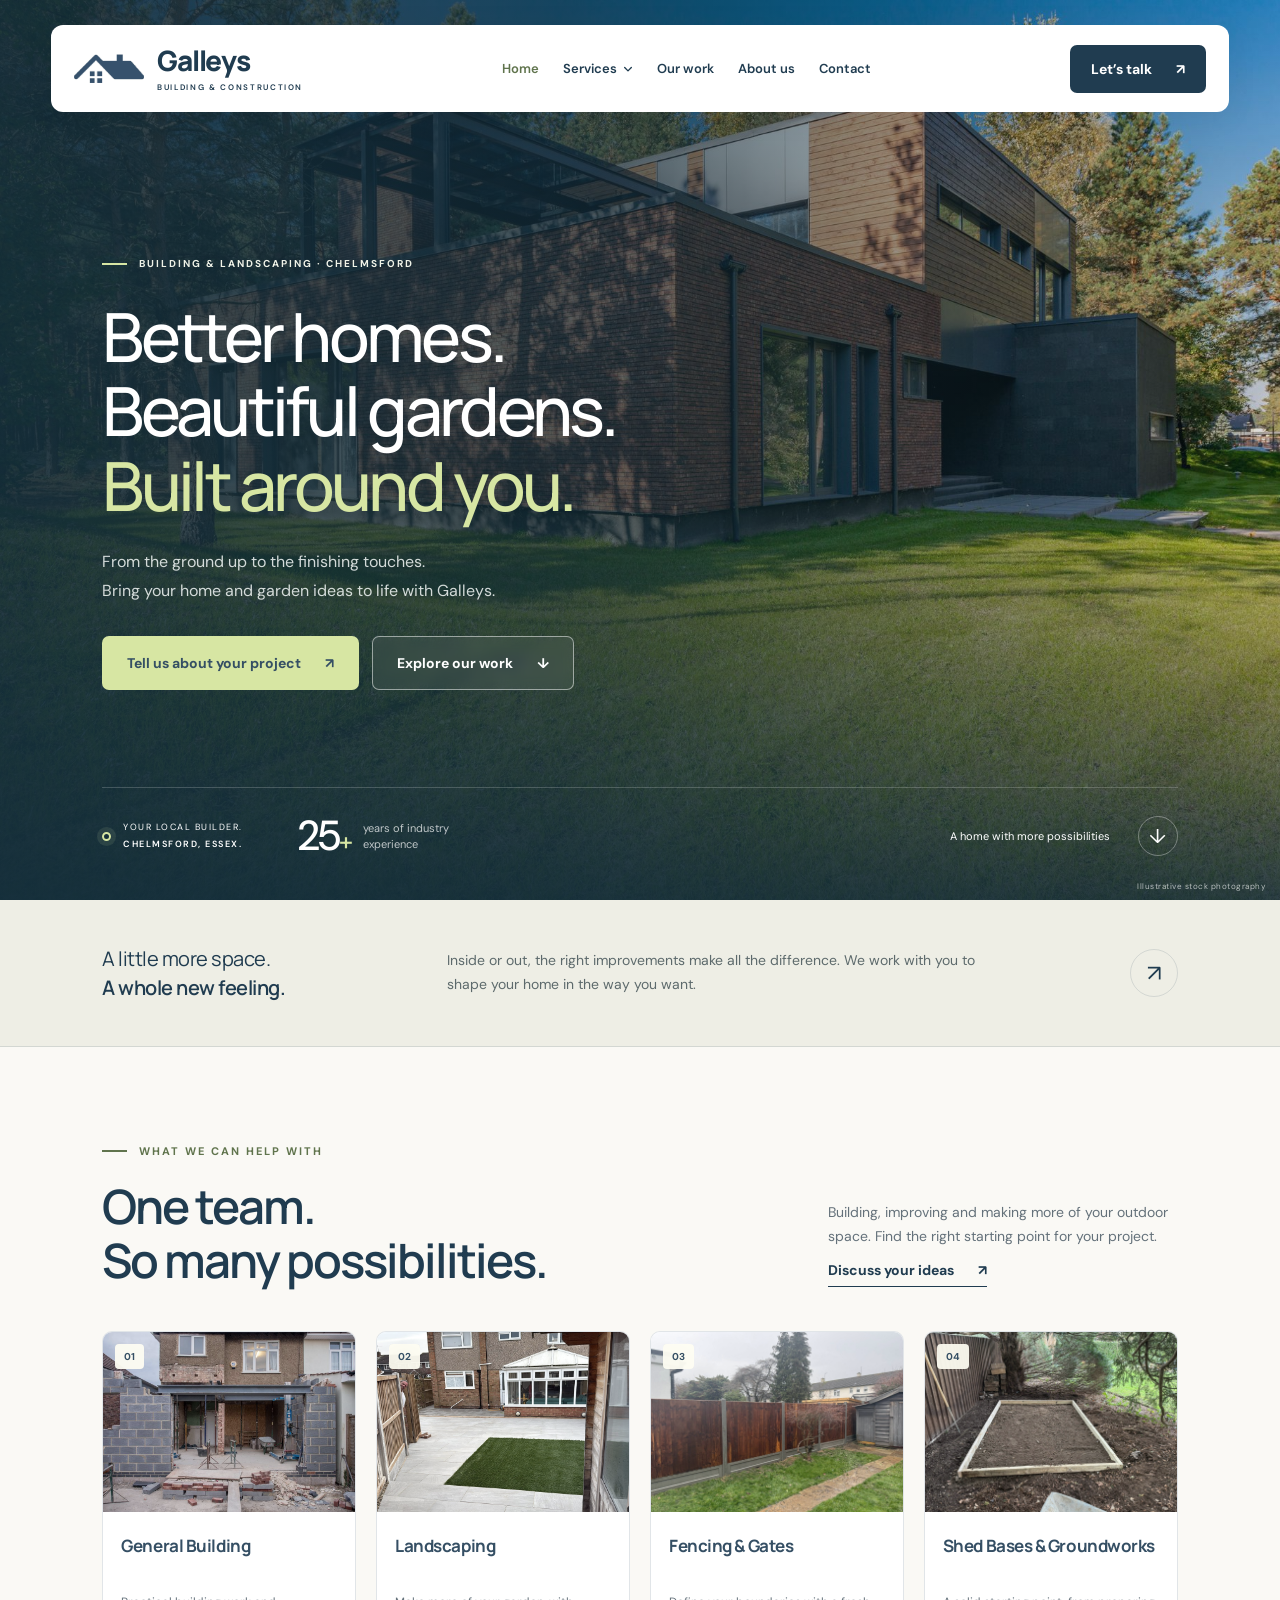
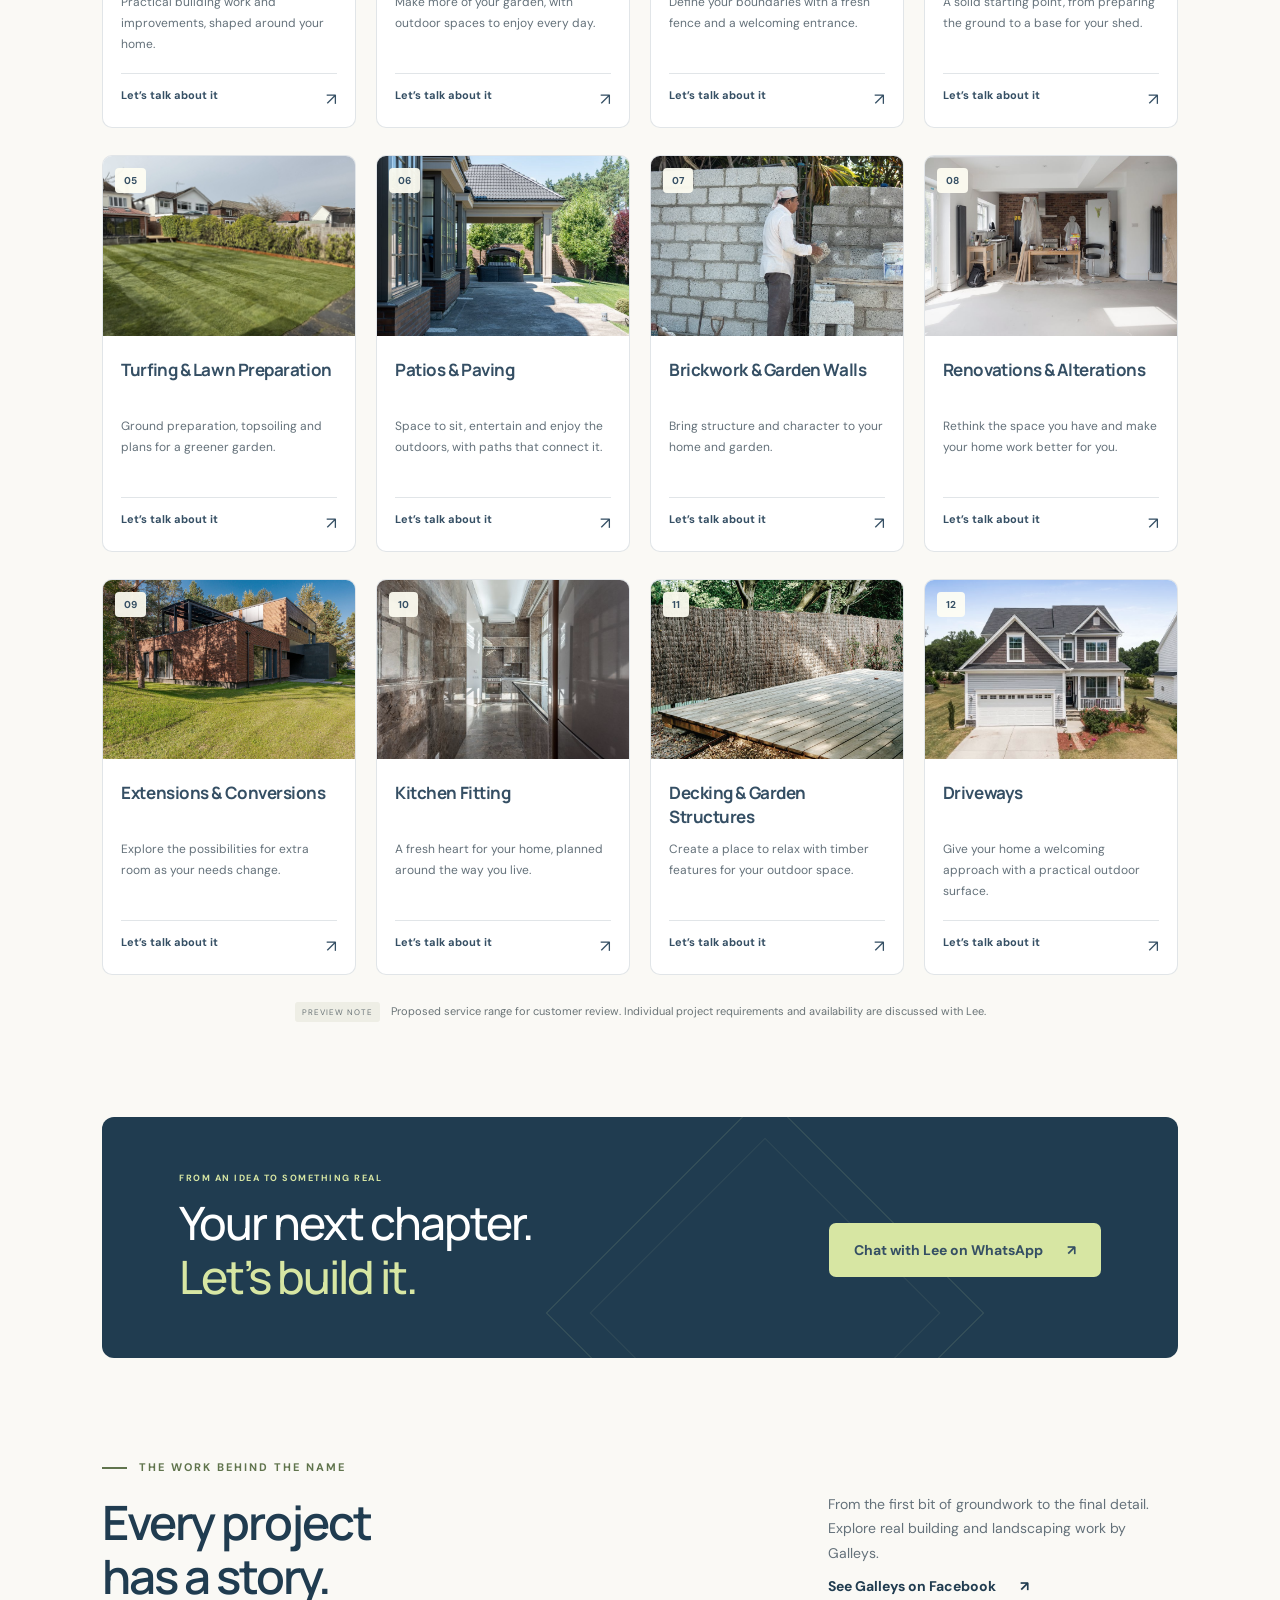
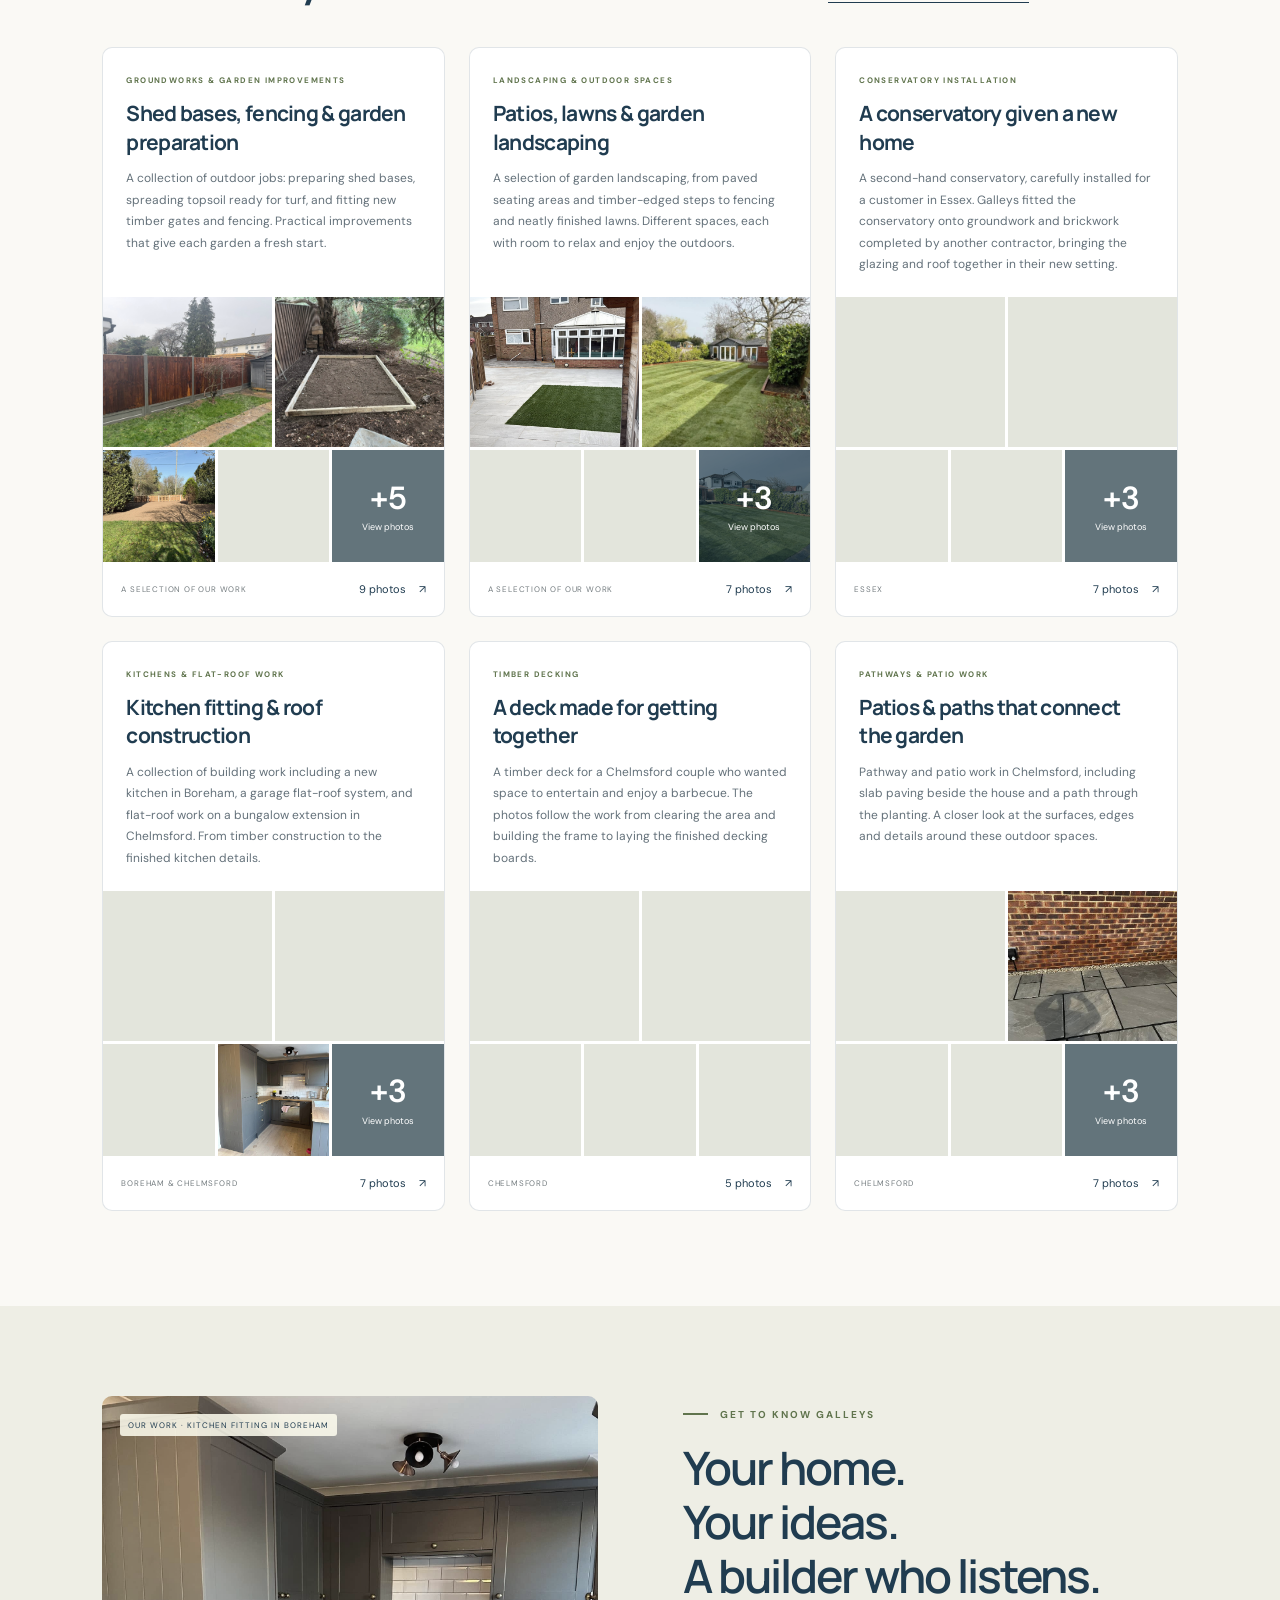
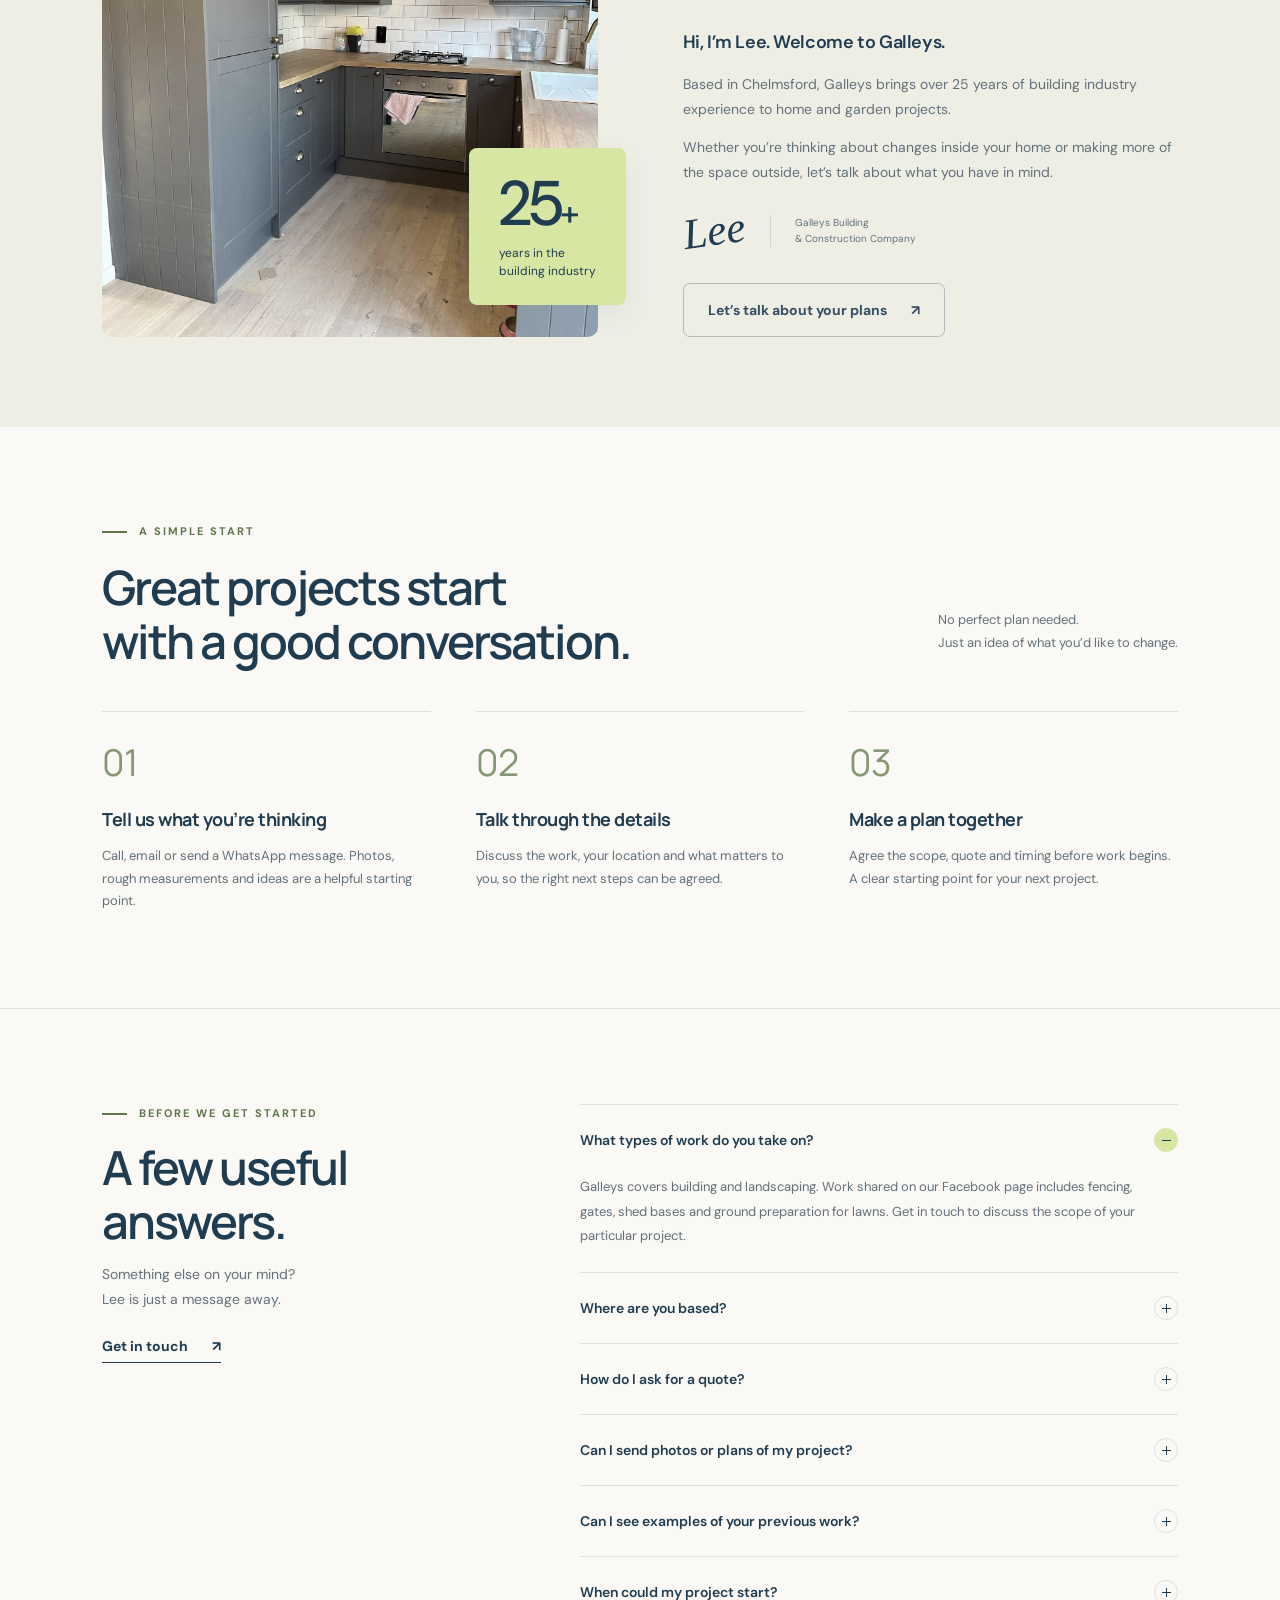
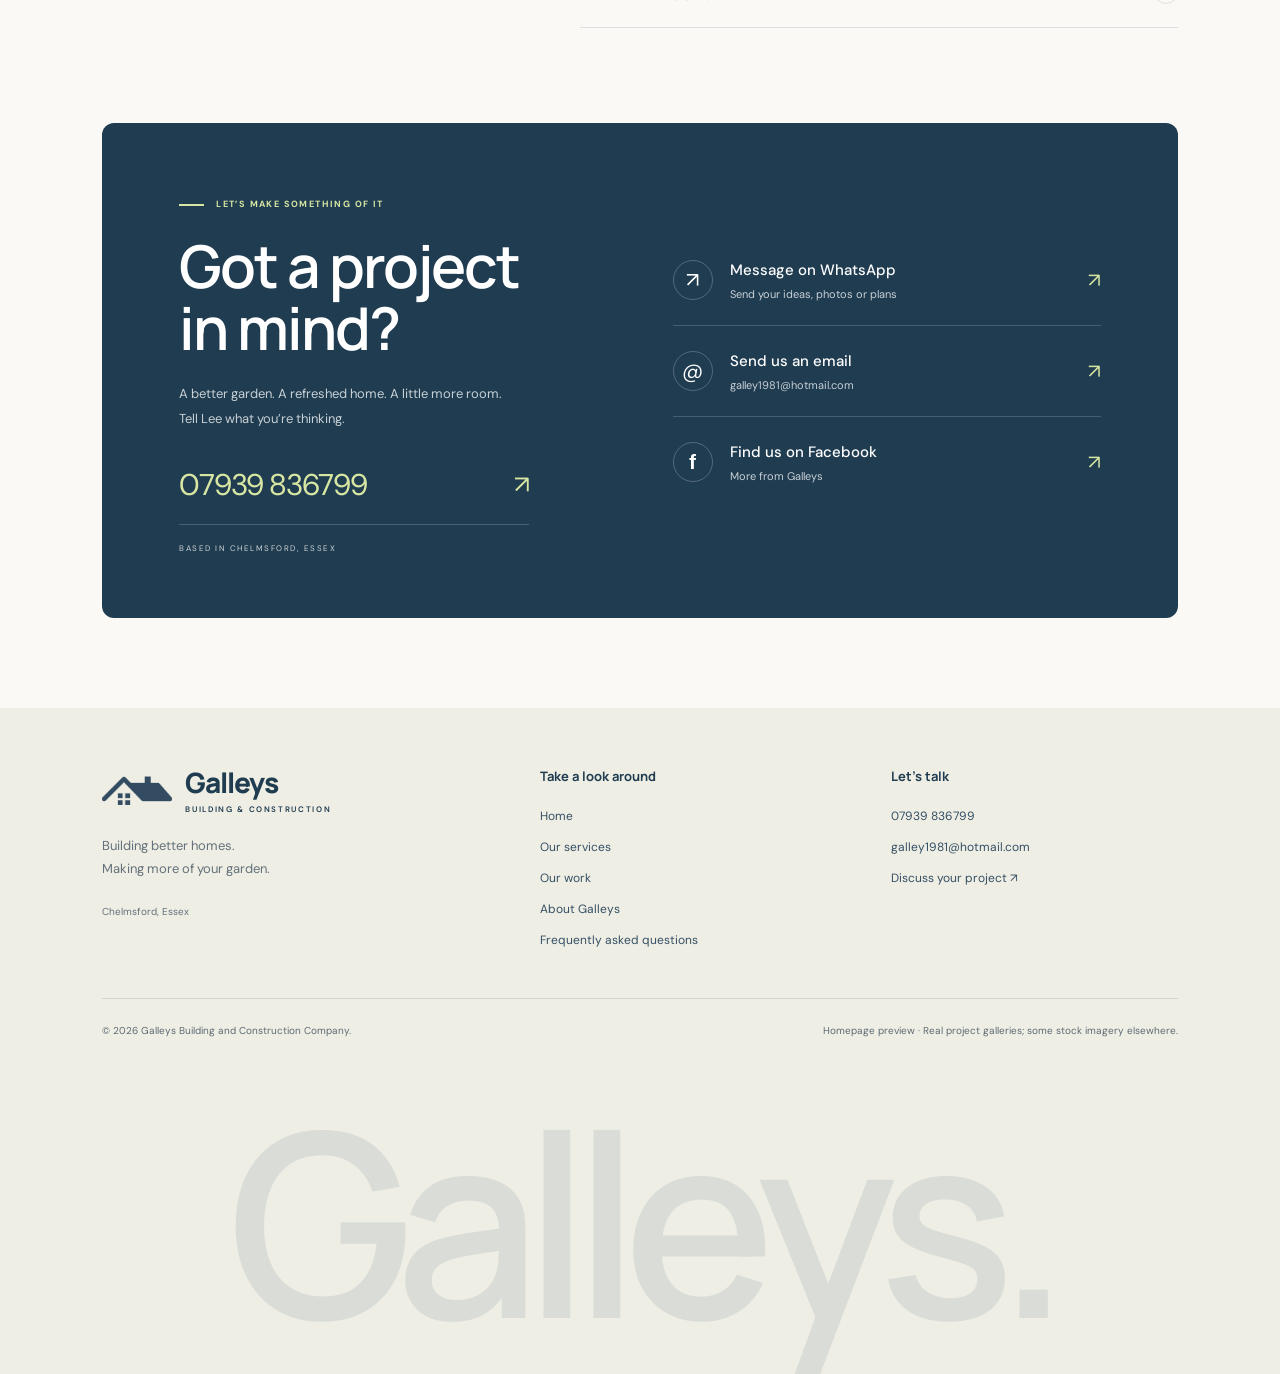
==== commit 701edc2d: "Add Galleys homepage preview Rework the home page for Galleys Building and Construction Company: ser" ====
--- a/index.html
+++ b/index.html
@@ -1,6 +1,46 @@
 <!doctype html>
-<html lang="en-GB"><head><meta charset="UTF-8"><meta name="viewport" content="width=device-width,initial-scale=1"><title>Plumber Bro | At your service, 24/7 in London</title><meta name="description" content="Plumber Bro — plumbing services across London and Greater London. Explore services and call +44 20 7435 9719."><link rel="icon" href="data:image/svg+xml,%3Csvg xmlns='http://www.w3.org/2000/svg' viewBox='0 0 40 40'%3E%3Crect width='40' height='40' rx='12' fill='%23133458'/%3E%3Ctext x='7' y='28' font-size='24' font-family='Arial' font-weight='bold' fill='%23FAF7BB'%3EP%3C/text%3E%3C/svg%3E"><link rel="stylesheet" href="style.css"><link rel="stylesheet" href="home-motion.css"></head>
-<body><header class="nav"><a class="brand" href="index.html"><span class="brandmark">p<span>•</span></span>Plumber Bro<span class="brand-dot">.</span></a><nav aria-label="Main navigation"><a href="index.html" aria-current="page">Home</a><a href="about.html">About</a><a href="services.html">Services</a><a href="https://www.google.com/search?q=Plumber+Bro+London+reviews" target="_blank" rel="noopener" title="Placeholder Google reviews search">Reviews ↗</a></nav><div class="nav-actions"><a class="btn call" href="tel:+442074359719">Call Now <span>↗</span></a><button class="btn outline request">Request Service</button></div></header>
-<main><section class="hero" id="home"><div class="hero-shade"></div><div class="hero-copy"><p class="eyebrow"><span class="tiny-line"></span> LONDON & GREATER LONDON</p><h1>London’s plumbing,<br><em>sorted.</em></h1><p class="hero-sub">At your service, 24/7.<br>From everyday repairs to those can’t-wait emergencies.</p><div class="hero-points"><span>✓ Clear communication</span><span>✓ Care for your home</span><span>✓ Practical solutions</span></div><div class="hero-buttons"><a class="btn gold" href="tel:+442074359719">Call +44 20 7435 9719 <span>↗</span></a><button class="btn glass request">Request Service</button></div></div><div class="hero-bottom"><span>YOUR LOCAL PLUMBING PARTNER</span><a class="google-link" href="https://www.google.com/search?q=Plumber+Bro+London+reviews" target="_blank" rel="noopener"><b>G</b><span>Google reviews<small>Placeholder search ↗</small></span></a><div class="hero-stat"><strong>24/7</strong><span>At your service</span></div><a href="#services" class="down" aria-label="Explore services">↓</a></div></section><div id="remaining"></div></main>
-<script src="app.js"></script></body></html>
-
+<html lang="en-GB">
+<head>
+  <meta charset="UTF-8">
+  <meta name="viewport" content="width=device-width, initial-scale=1">
+  <title>Galleys | Building & Landscaping in Chelmsford</title>
+  <meta name="description" content="Galleys Building and Construction Company. Building and landscaping in Chelmsford, with over 25 years of industry experience. Discuss your home or garden project with Lee.">
+  <meta name="robots" content="noindex, nofollow">
+  <meta name="theme-color" content="#354f64">
+  <link rel="icon" href="assets/galleys-icon.svg" type="image/svg+xml">
+  <link rel="preload" as="image" href="assets/galleys-hero.jpg">
+  <link rel="stylesheet" href="style.css">
+  <link rel="stylesheet" href="homepage.css">
+  <script src="homepage.js" defer></script>
+</head>
+<body>
+  <a class="skip-link" href="#main">Skip to content</a>
+  <header class="nav" id="site-header">
+    <a class="brand" href="#home" aria-label="Galleys Building and Construction Company home"><span class="brand-icon"><img src="logo.jpg" alt="" width="1828" height="957"></span><span class="brand-type">Galleys<span>BUILDING & CONSTRUCTION</span></span></a>
+    <button class="menu-toggle" aria-expanded="false" aria-controls="main-nav" aria-label="Open navigation"><span></span><span></span></button>
+    <nav id="main-nav" aria-label="Main navigation"><a href="#home" class="home-link">Home</a><div class="services-nav"><button id="services-toggle" aria-expanded="false" aria-controls="services-menu">Services <svg aria-hidden="true" viewBox="0 0 12 12" width="10" height="10"><path d="M2 4.25 6 8.25l4-4" fill="none" stroke="currentColor" stroke-width="1.6" stroke-linecap="round" stroke-linejoin="round"/></svg></button><div class="services-menu" id="services-menu" hidden><div class="dropdown-intro"><span class="eyebrow">FOR YOUR HOME & GARDEN</span><strong>Good things start<br>with a conversation.</strong><a href="#services">Explore all services <span>↗</span></a></div><div id="service-links"></div></div></div><a href="#work">Our work</a><a href="#about">About us</a><a href="#contact">Contact</a></nav>
+    <a class="btn call nav-call" href="tel:+447939836799">Let’s talk <span aria-hidden="true">↗</span></a>
+  </header>
+  <main id="main">
+    <section class="hero" id="home" aria-labelledby="hero-title"><div class="hero-shade"></div><div class="hero-copy"><p class="eyebrow"><span class="tiny-line"></span> BUILDING & LANDSCAPING · CHELMSFORD</p><h1 id="hero-title">Better homes.<br>Beautiful gardens.<br><em>Built around you.</em></h1><p class="hero-sub">From the ground up to the finishing touches.<br>Bring your home and garden ideas to life with Galleys.</p><div class="hero-buttons"><a class="btn gold" href="#contact">Tell us about your project <span aria-hidden="true">↗</span></a><a class="btn glass" href="#work">Explore our work <span aria-hidden="true">↓</span></a></div></div><div class="hero-bottom"><div class="hero-location"><span class="location-dot"></span><span>YOUR LOCAL BUILDER.<br><b>CHELMSFORD, ESSEX.</b></span></div><div class="hero-stat"><strong>25<span>+</span></strong><span>years of industry<br>experience</span></div><a href="#services" class="hero-explore">A home with more possibilities <span aria-hidden="true">↓</span></a></div><span class="stock-credit">Illustrative stock photography</span></section>
+    <section class="intro-strip" aria-label="Our approach"><p>A little more space.<br><strong>A whole new feeling.</strong></p><p>Inside or out, the right improvements make all the difference. We work with you to shape your home in the way you want.</p><a href="#about" class="round-link" aria-label="Get to know Galleys">↗</a></section>
+    <section class="section services" id="services" aria-labelledby="services-title"><div class="section-heading"><div><p class="eyebrow"><span class="tiny-line"></span> WHAT WE CAN HELP WITH</p><h2 id="services-title">One team.<br>So many possibilities.</h2></div><div class="section-intro"><p>Building, improving and making more of your outdoor space. Find the right starting point for your project.</p><a class="text-link" href="#contact">Discuss your ideas <span aria-hidden="true">↗</span></a></div></div><div class="service-grid" id="service-grid"></div><p class="preview-note"><span>PREVIEW NOTE</span> Proposed service range for customer review. Individual project requirements and availability are discussed with Lee.</p></section>
+    <section class="project-banner"><p class="eyebrow">FROM AN IDEA TO SOMETHING REAL</p><h2>Your next chapter.<br><em>Let’s build it.</em></h2><a class="btn gold" href="https://wa.me/447939836799?text=Hi%20Lee%2C%20I%27d%20like%20to%20discuss%20a%20home%20or%20garden%20project." target="_blank" rel="noopener">Chat with Lee on WhatsApp <span aria-hidden="true">↗</span></a><span class="banner-outline" aria-hidden="true"></span></section>
+    <section class="section work" id="work" aria-labelledby="work-title"><div class="section-heading"><div><p class="eyebrow"><span class="tiny-line"></span> THE WORK BEHIND THE NAME</p><h2 id="work-title">Every project<br>has a story.</h2></div><div class="section-intro"><p>From the first bit of groundwork to the final detail. Explore real building and landscaping work by Galleys.</p><a class="text-link" href="https://www.facebook.com/profile.php?id=100028971055452" target="_blank" rel="noopener">See Galleys on Facebook <span aria-hidden="true">↗</span></a></div></div><div class="project-grid" id="project-grid"></div></section>
+    <section class="about-section" id="about" aria-labelledby="about-title"><div class="about-photo"><img src="assets/projects/project-4/image-5.jpg" loading="lazy" width="1536" height="2048" alt="Kitchen fitted by Galleys in Boreham, with grey cabinets and timber worktops"><span class="image-note">OUR WORK · KITCHEN FITTING IN BOREHAM</span><div class="experience-card"><strong>25<span>+</span></strong><p>years in the<br>building industry</p></div></div><div class="about-copy"><p class="eyebrow"><span class="tiny-line"></span> GET TO KNOW GALLEYS</p><h2 id="about-title">Your home.<br>Your ideas.<br>A builder who listens.</h2><p class="about-lead">Hi, I’m Lee. Welcome to Galleys.</p><p>Based in Chelmsford, Galleys brings over 25 years of building industry experience to home and garden projects.</p><p>Whether you’re thinking about changes inside your home or making more of the space outside, let’s talk about what you have in mind.</p><div class="about-signoff"><span class="signature">Lee</span><span>Galleys Building<br>& Construction Company</span></div><a class="btn outline" href="#contact">Let’s talk about your plans <span aria-hidden="true">↗</span></a></div></section>
+    <section class="section process" aria-labelledby="process-title"><div class="section-heading"><div><p class="eyebrow"><span class="tiny-line"></span> A SIMPLE START</p><h2 id="process-title">Great projects start<br>with a good conversation.</h2></div><p>No perfect plan needed.<br>Just an idea of what you’d like to change.</p></div><div class="process-grid"><article><span class="step-number">01</span><h3>Tell us what you’re thinking</h3><p>Call, email or send a WhatsApp message. Photos, rough measurements and ideas are a helpful starting point.</p></article><article><span class="step-number">02</span><h3>Talk through the details</h3><p>Discuss the work, your location and what matters to you, so the right next steps can be agreed.</p></article><article><span class="step-number">03</span><h3>Make a plan together</h3><p>Agree the scope, quote and timing before work begins. A clear starting point for your next project.</p></article></div></section>
+    <section class="section faq" id="faq" aria-labelledby="faq-title"><div><p class="eyebrow"><span class="tiny-line"></span> BEFORE WE GET STARTED</p><h2 id="faq-title">A few useful<br>answers.</h2><p>Something else on your mind?<br>Lee is just a message away.</p><a class="text-link" href="#contact">Get in touch <span aria-hidden="true">↗</span></a></div><div class="faq-list">
+      <details open><summary>What types of work do you take on?<span aria-hidden="true"></span></summary><p>Galleys covers building and landscaping. Work shared on our Facebook page includes fencing, gates, shed bases and ground preparation for lawns. Get in touch to discuss the scope of your particular project.</p></details>
+      <details><summary>Where are you based?<span aria-hidden="true"></span></summary><p>We’re based in Chelmsford, Essex. Send Lee your postcode and a short description of the work to check availability in your area.</p></details>
+      <details><summary>How do I ask for a quote?<span aria-hidden="true"></span></summary><p>Call <a href="tel:+447939836799">07939 836799</a>, send a WhatsApp message or email <a href="mailto:galley1981@hotmail.com">galley1981@hotmail.com</a>. Include your location and what you’d like to do, and Lee can discuss the next steps with you.</p></details>
+      <details><summary>Can I send photos or plans of my project?<span aria-hidden="true"></span></summary><p>Yes. You can share photos and plans by WhatsApp or email. Approximate dimensions and a description of the result you have in mind will also help the conversation.</p></details>
+      <details><summary>Can I see examples of your previous work?<span aria-hidden="true"></span></summary><p>You can see project updates on <a href="https://www.facebook.com/profile.php?id=100028971055452" target="_blank" rel="noopener">our Facebook page</a>. Explore our <a href="#work">project galleries</a> for photographs of our building and landscaping work, including kitchens, conservatories, decking and garden improvements.</p></details>
+      <details><summary>When could my project start?<span aria-hidden="true"></span></summary><p>Timing depends on the type of work and current availability. Contact Lee with your preferred dates to discuss a suitable schedule.</p></details>
+    </div></section>
+    <section class="contact-section" id="contact" aria-labelledby="contact-title"><div class="contact-copy"><p class="eyebrow"><span class="tiny-line"></span> LET’S MAKE SOMETHING OF IT</p><h2 id="contact-title">Got a project<br>in mind?</h2><p>A better garden. A refreshed home. A little more room.<br>Tell Lee what you’re thinking.</p><a class="contact-phone" href="tel:+447939836799">07939 836799 <span aria-hidden="true">↗</span></a><span class="contact-location">BASED IN CHELMSFORD, ESSEX</span></div><div class="contact-options"><a href="https://wa.me/447939836799?text=Hi%20Lee%2C%20I%27d%20like%20to%20discuss%20a%20project." target="_blank" rel="noopener"><span class="contact-symbol" aria-hidden="true">↗</span><span><strong>Message on WhatsApp</strong><small>Send your ideas, photos or plans</small></span><b aria-hidden="true">↗</b></a><a href="mailto:galley1981@hotmail.com"><span class="contact-symbol" aria-hidden="true">@</span><span><strong>Send us an email</strong><small>galley1981@hotmail.com</small></span><b aria-hidden="true">↗</b></a><a href="https://www.facebook.com/profile.php?id=100028971055452" target="_blank" rel="noopener"><span class="contact-symbol facebook-symbol" aria-hidden="true">f</span><span><strong>Find us on Facebook</strong><small>More from Galleys</small></span><b aria-hidden="true">↗</b></a></div></section>
+  </main>
+  <footer><div class="footer-grid"><div><a class="brand" href="#home" aria-label="Galleys home"><span class="brand-icon"><img src="logo.jpg" alt="" width="1828" height="957" loading="lazy"></span><span class="brand-type">Galleys<span>BUILDING & CONSTRUCTION</span></span></a><p>Building better homes.<br>Making more of your garden.</p><p class="footer-location">Chelmsford, Essex</p></div><div><h3>Take a look around</h3><a href="#home">Home</a><a href="#services">Our services</a><a href="#work">Our work</a><a href="#about">About Galleys</a><a href="#faq">Frequently asked questions</a></div><div><h3>Let’s talk</h3><a href="tel:+447939836799">07939 836799</a><a href="mailto:galley1981@hotmail.com">galley1981@hotmail.com</a><a href="#contact">Discuss your project ↗</a></div></div><div class="footer-base"><span>© <span id="year">2026</span> Galleys Building and Construction Company.</span><span>Homepage preview · Real project galleries; some stock imagery elsewhere.</span></div><div class="footer-wordmark" aria-hidden="true">Galleys.</div></footer>
+  <dialog id="project-lightbox" aria-labelledby="lightbox-title" aria-describedby="lightbox-notice"><div class="lightbox-header"><div><p class="eyebrow">GALLEYS · PROJECT GALLERY</p><h2 id="lightbox-title"></h2></div><button class="lightbox-close" aria-label="Close project gallery">×</button></div><div class="lightbox-stage"><img id="lightbox-image" alt=""><button class="lightbox-prev" aria-label="Previous image">←</button><button class="lightbox-next" aria-label="Next image">→</button></div><div class="lightbox-caption"><p id="lightbox-caption"></p><span id="lightbox-count" aria-live="polite"></span></div><div id="lightbox-thumbnails" class="lightbox-thumbnails" aria-label="Choose a gallery image"></div><p id="lightbox-notice">Photographs from Galleys’ building and landscaping projects. Use the arrows or thumbnails to explore.</p></dialog>
+  <noscript><p class="noscript-note">Please enable JavaScript to browse the service cards and project galleries. You can still call Lee on <a href="tel:+447939836799">07939 836799</a>.</p></noscript>
+</body>
+</html>
--- a/homepage.css
+++ b/homepage.css
@@ -0,0 +1,18 @@
+/* Galleys adaptation of the supplied Plumber Bro layout and components. */
+:root{--navy:#354f64;--ink:#203c50;--olive:#60744d;--gold:#d7e6a3;--cream:#d7e6a3;--paper:#faf9f5;--line:#354f6425;--muted:#64717a}
+html{scroll-padding-top:30px}body{color:var(--ink);background:var(--paper)}[hidden]{display:none!important}h1,h2,h3{font-family:Manrope,'DM Sans',Arial,sans-serif}h2{font-weight:600;letter-spacing:-2px}p{line-height:1.75}.btn{border-radius:7px;padding:17px 24px;font-size:14px;gap:24px}.btn:hover{transform:translateY(-2px)}.gold:hover{background:#e3eec0}.call{background:var(--ink)}.outline{border-color:#354f6450}.eyebrow{font-size:11px;letter-spacing:2px}.tiny-line{background:var(--olive)}.text-link{display:inline-flex;gap:24px;margin:12px 0 0;font-size:14px;text-decoration:none;padding-bottom:7px;border-bottom:1px solid var(--ink)}.text-link:hover{color:var(--olive)}.skip-link{position:fixed;left:12px;top:-100px;z-index:100;background:white;padding:14px}.skip-link:focus{top:12px}
+.nav{left:4%;top:25px;width:92%;max-width:1600px;border-radius:12px;padding:17px 23px;gap:25px;background:#fff;box-shadow:0 5px 35px #0000000d;border:0}.brand{gap:13px;font-size:28px;letter-spacing:-1.2px}.brand-icon{position:relative;display:block;flex:0 0 70px;width:70px;aspect-ratio:1491/608;overflow:hidden;mix-blend-mode:multiply}.brand-icon img{position:absolute;max-width:none;width:122.6%;height:auto;left:-11.34%;top:-30.1%}.brand-type{display:block;line-height:1.05;font-weight:800}.brand-type>span{display:block;font-family:'DM Sans',Arial,sans-serif;font-size:8px;letter-spacing:1.65px;font-weight:600;margin-top:7px}.nav nav{gap:24px}.nav nav>a,.nav nav button{font-size:13px;font-weight:600;color:var(--ink)}.nav nav>a:hover{color:var(--olive)}.nav .home-link{color:var(--olive)}.nav-call{padding:14px 20px;white-space:nowrap}.services-nav{position:relative}.nav #services-toggle{display:flex;align-items:center;gap:6px;padding:18px 0}.nav #services-toggle svg{flex:none;width:10px;height:10px;transition:transform .2s}.nav #services-toggle[aria-expanded=true] svg{transform:rotate(180deg)}.services-menu{position:absolute;top:100%;left:-260px;width:760px;display:grid;grid-template-columns:240px 1fr;gap:25px;border:1px solid var(--line);padding:28px;border-radius:12px;background:#fff;box-shadow:0 20px 60px #102b4033;z-index:20}.dropdown-intro{padding:5px 22px 8px 0;border-right:1px solid var(--line)}.dropdown-intro .eyebrow{font-size:9px;letter-spacing:1.4px;color:var(--olive)}.dropdown-intro strong{font-size:21px;line-height:1.5;display:block;margin:15px 0 28px;font-family:Manrope,Arial}.dropdown-intro a{font-size:12px;display:flex;justify-content:space-between}.nav #service-links{display:grid;grid-template-columns:1fr 1fr;gap:4px 14px}.nav #service-links a{font-size:12px;display:flex;gap:8px;justify-content:space-between;align-items:center;border-bottom:1px solid var(--line);padding:11px 3px;line-height:1.5}.nav #service-links a:hover{color:var(--olive);background:#f7f8f1}.menu-toggle{display:none}
+.hero{min-height:820px;height:min(950px,100svh);padding:185px 8% 150px;background-image:url('assets/galleys-hero.jpg');background-position:center 53%}.hero-shade{background:linear-gradient(90deg,#142e3be8 0%,#142e3bb8 44%,#142e3b21 100%),linear-gradient(0deg,#102a39d9,transparent 40%)}.hero-copy{max-width:850px}.hero .eyebrow{color:#f0f3e8;letter-spacing:2px;font-size:10px}.hero .tiny-line{background:var(--gold)}.hero h1{font-size:clamp(52px,5.3vw,79px);font-weight:500;line-height:1.1;letter-spacing:-3.7px;margin:26px 0}.hero h1 em{color:var(--gold)}.hero-sub{font-size:16px;line-height:1.8;max-width:550px;margin:22px 0 30px;color:#edf1f0e0}.hero-buttons{gap:13px}.hero-buttons .glass{backdrop-filter:blur(6px);border-color:#ffffff80}.hero-bottom{bottom:43px;gap:55px;padding-top:27px}.hero-location{display:flex;gap:12px;font-size:9px;line-height:1.9;letter-spacing:1.5px;align-items:center}.hero-location b{font-weight:600}.location-dot{width:9px;height:9px;border:2px solid var(--gold);border-radius:50%;box-shadow:0 0 0 5px #d7e6a31a}.hero-stat{margin:0;gap:12px}.hero-stat strong{font-size:42px;font-weight:500;letter-spacing:-2px;line-height:1}.hero-stat strong span{font-size:25px;color:var(--gold)}.hero-stat>span{max-width:none;font-size:11px;line-height:1.5;color:#ffffffb8}.hero-explore{margin-left:auto;display:flex;gap:28px;align-items:center;font-size:11px}.hero-explore>span{width:40px;height:40px;border:1px solid #ffffff55;border-radius:50%;display:grid;place-content:center;font-size:20px}.stock-credit{position:absolute;right:15px;bottom:9px;font-size:8px;color:#ffffffab;letter-spacing:.5px}.intro-strip{padding:35px 8%;display:flex;align-items:center;gap:65px;border-bottom:1px solid var(--line);background:#eeeee5}.intro-strip>p:first-child{font-size:20px;line-height:1.45;min-width:280px;margin:0;font-family:Manrope,Arial;letter-spacing:-.5px}.intro-strip strong{font-weight:600}.intro-strip>p:nth-child(2){font-size:14px;color:#5d6a6c;max-width:560px;line-height:1.7}.round-link{width:48px;height:48px;border:1px solid var(--line);border-radius:50%;display:grid;place-items:center;font-size:23px;flex-shrink:0;margin-left:auto}
+.section{padding:95px 8%;max-width:1600px}.section-heading{margin-bottom:44px;gap:50px;align-items:end}.section-intro{max-width:350px}.section-intro p{font-size:14px;color:var(--muted);margin:0}.section h2{font-size:clamp(35px,3.7vw,52px);line-height:1.14}.section .eyebrow{color:var(--olive);margin-top:0}.service-grid{grid-template-columns:repeat(4,minmax(0,1fr));gap:27px 20px}.service-card{border-radius:10px;padding:0;background:#fff;box-shadow:none;border-color:var(--line);scroll-margin-top:28px;display:flex;flex-direction:column}.service-card:hover{transform:translateY(-4px);box-shadow:0 14px 30px #203c500c}.service-image{aspect-ratio:1.4;border-radius:0}.service-image img{filter:saturate(.8)}.service-image>span{border-radius:4px;top:12px;left:12px;background:#fffef3eb;font-size:10px;padding:6px 9px}.service-copy{padding:22px 18px 17px;display:flex;flex-direction:column;flex:1}.service-copy h3{font-size:17px;line-height:1.4;min-height:48px;letter-spacing:-.45px;margin-bottom:10px}.service-copy p{font-size:12px;line-height:1.75;min-height:63px;color:var(--muted);margin:0 0 18px;flex:1}.learn{font-size:11px;padding-top:14px}.learn b{font-size:17px;font-weight:400}.learn:hover{color:var(--olive)}.preview-note{font-size:11px;color:#6a7477;margin:27px 0 0;text-align:center}.preview-note>span{font-size:8px;letter-spacing:1px;background:#eeeee5;padding:5px 7px;margin-right:8px;border-radius:3px}.project-banner{margin:0 8%;padding:54px 6%;background:var(--ink);color:white;border-radius:12px;display:grid;grid-template-columns:1fr auto;align-items:center;position:relative;overflow:hidden;isolation:isolate}.project-banner>.eyebrow{grid-column:1/-1;font-size:9px;color:#d7e6a3;letter-spacing:1.5px;margin:0 0 10px}.project-banner h2{font-size:46px;font-weight:500;margin:0;line-height:1.17}.project-banner em{font-style:normal;color:var(--gold)}.project-banner>.btn{position:relative;z-index:1}.banner-outline{position:absolute;right:24%;bottom:-110px;width:310px;height:310px;border:1px solid #d7e6a325;transform:rotate(45deg);z-index:-1}.banner-outline:after{content:'';position:absolute;inset:30px;border:1px solid #d7e6a315}
+.work{padding-top:100px}.gallery-notice{background:#eeeee5;border-radius:7px;display:flex;align-items:center;gap:14px;padding:15px 20px;margin-bottom:28px}.gallery-notice>span{font-size:30px;color:var(--olive)}.gallery-notice p{font-size:11px;color:#65706e;margin:0;line-height:1.7}.gallery-notice strong{color:var(--ink)}.project-grid{display:grid;grid-template-columns:repeat(3,minmax(0,1fr));gap:24px}.project-card{border:1px solid var(--line);border-radius:10px;overflow:hidden;background:#fff;display:flex;flex-direction:column}.project-copy{padding:25px 23px 21px;flex:1}.project-category{font-size:8px;letter-spacing:1.4px;color:var(--olive);margin:0 0 12px;font-weight:700}.project-copy h3{font-size:21px;letter-spacing:-.7px;line-height:1.35;margin-bottom:12px}.project-copy>p:last-child{font-size:12px;color:var(--muted);line-height:1.8;margin:0}.project-mosaic{display:grid;grid-template-columns:repeat(6,1fr);grid-template-rows:150px 112px;gap:3px}.project-mosaic>button{border:0;background:#e3e5dc;padding:0;position:relative;overflow:hidden;grid-column:span 2}.project-mosaic>button:nth-child(-n+2){grid-column:span 3}.project-mosaic img{height:100%;width:100%;object-fit:cover;display:block;transition:transform .4s;filter:saturate(.8)}.project-mosaic button:hover img{transform:scale(1.06)}.more-photos{position:absolute;inset:0;display:flex;flex-direction:column;align-items:center;justify-content:center;background:#102a3b99;color:white;font-size:32px;font-weight:600;line-height:1.2}.more-photos small{font-size:9px;font-weight:400;margin-top:5px}.project-foot{padding:15px 18px;display:flex;align-items:center;justify-content:space-between;gap:8px}.project-foot>span{font-size:8px;letter-spacing:.8px;color:#757d80}.project-foot button{border:0;background:none;color:var(--ink);font-size:11px;padding:5px 0}.project-foot button span{margin-left:10px}
+.about-section{background:#eeeee5;padding:90px 8%;display:grid;grid-template-columns:1fr 1fr;gap:85px;align-items:center}.about-photo{position:relative;align-self:stretch;min-height:530px}.about-photo>img{width:100%;height:100%;object-fit:cover;border-radius:10px;position:absolute;filter:saturate(.65)}.image-note{position:absolute;top:18px;left:18px;background:#fffef0d9;padding:6px 8px;font-size:8px;letter-spacing:1px;border-radius:3px}.experience-card{position:absolute;right:-28px;bottom:32px;background:var(--gold);padding:25px 30px;border-radius:8px;box-shadow:0 10px 25px #203c5010}.experience-card strong{font-size:63px;font-weight:500;letter-spacing:-3px;line-height:1}.experience-card strong span{font-size:35px}.experience-card p{font-size:12px;line-height:1.5;margin:8px 0 0}.about-copy>.eyebrow{color:var(--olive);font-size:10px}.about-copy h2{font-size:clamp(36px,3.6vw,51px);margin-bottom:24px}.about-copy>p:not(.eyebrow){font-size:14px;color:var(--muted)}.about-copy>.about-lead{font-weight:600;color:var(--ink)!important;font-size:18px!important;letter-spacing:-.4px;margin-bottom:10px}.about-signoff{display:flex;align-items:center;gap:25px;margin:22px 0 28px}.signature{font-size:43px;font-style:italic;font-family:Georgia,serif;transform:rotate(-8deg)}.about-signoff>span:last-child{font-size:10px;line-height:1.6;color:var(--muted);border-left:1px solid var(--line);padding-left:24px}.process-grid{display:grid;grid-template-columns:repeat(3,1fr);gap:45px}.process-grid article{padding-top:25px;border-top:1px solid var(--line)}.step-number{font-size:37px;font-family:Manrope,Arial;color:#869774;letter-spacing:-1px;display:block;margin-bottom:20px}.process h3{font-size:18px}.process-grid p{font-size:13px;color:var(--muted);margin-bottom:0}.process .section-heading>p{font-size:13px;color:var(--muted)}
+.faq{border-top:1px solid var(--line);grid-template-columns:.8fr 1.2fr;gap:80px}.faq h2{font-size:47px}.faq>div>p:not(.eyebrow){font-size:14px;color:var(--muted)}.faq-list{display:block}.faq details{border-bottom:1px solid var(--line)}.faq details:first-child{border-top:1px solid var(--line)}.faq summary{list-style:none;display:flex;align-items:center;justify-content:space-between;gap:25px;cursor:pointer;padding:23px 0;font-size:14px;font-weight:600}.faq summary::-webkit-details-marker{display:none}.faq summary>span{flex:0 0 24px;width:24px;height:24px;border:1px solid var(--line);border-radius:50%;position:relative}.faq summary>span:before,.faq summary>span:after{content:'';position:absolute;width:9px;height:1px;background:var(--ink);top:11px;left:7px}.faq summary>span:after{transform:rotate(90deg);transition:transform .2s}.faq details[open] summary>span{background:var(--gold);border-color:var(--gold)}.faq details[open] summary>span:after{transform:rotate(0)}.faq details>p{font-size:13px;line-height:1.9;color:var(--muted);margin:0;padding:0 40px 23px 0}.faq details a{text-decoration:underline;text-underline-offset:3px;overflow-wrap:anywhere}.faq summary:focus-visible{outline:2px solid var(--olive);outline-offset:5px}
+.contact-section{margin:0 8% 90px;padding:65px 6%;border-radius:12px;background:var(--ink);color:white;display:grid;grid-template-columns:1fr 1fr;gap:65px}.contact-copy .eyebrow{color:var(--gold);font-size:9px;letter-spacing:1.4px}.contact-copy .tiny-line{background:var(--gold)}.contact-copy h2{font-size:59px;line-height:1.06;margin:22px 0}.contact-copy>p:not(.eyebrow){font-size:13px;line-height:1.9;color:#c6d0d5}.contact-phone{display:flex;align-items:center;justify-content:space-between;font-size:30px;letter-spacing:-1px;color:var(--gold);border-bottom:1px solid #ffffff30;padding:12px 0 20px;margin-top:22px;max-width:350px;white-space:nowrap}.contact-phone>span{font-size:25px}.contact-location{display:block;font-size:8px;letter-spacing:1.5px;margin-top:18px;color:#ccd4d7}.contact-options{align-self:center}.contact-options>a{display:flex;gap:17px;align-items:center;padding:24px 0;border-bottom:1px solid #ffffff2c}.contact-options>a:last-child{border-bottom:0}.contact-options strong{font-size:15px;font-weight:500}.contact-options small{display:block;font-size:11px;margin-top:7px;color:#c7d0d6}.contact-options b{margin-left:auto;font-size:20px;font-weight:400;color:var(--gold)}.contact-symbol{width:40px;height:40px;display:grid;place-content:center;border:1px solid #ffffff3a;border-radius:50%;font-size:21px;flex-shrink:0}.facebook-symbol{font-family:Arial;font-weight:700}.contact-options a:hover strong{color:var(--gold)}
+footer{background:#eeeee5;padding-top:60px}.footer-grid{grid-template-columns:1.3fr 1fr 1fr;gap:65px}.footer-grid p{font-size:13px;color:var(--muted);margin:22px 0}.footer-grid p.footer-location{font-size:10px}.footer-grid h3{font-size:13px;letter-spacing:0}.footer-grid>div>a:not(.brand){font-size:12px;margin-bottom:15px;overflow-wrap:anywhere}.footer-base{font-size:10px;margin-top:35px;color:#5d6a72}.footer-wordmark{font-size:clamp(90px,20vw,300px);font-weight:600;letter-spacing:-.07em;line-height:1.2;margin-top:30px;color:#354f641a}
+#project-lightbox{width:min(1000px,calc(100% - 40px));max-height:94svh;background:#f8f8f3;padding:24px;border-radius:13px;backdrop-filter:none;border:0;color:var(--ink)}#project-lightbox::backdrop{background:#0b1925df;backdrop-filter:blur(8px)}.lightbox-header{display:flex;align-items:center;justify-content:space-between;gap:25px;margin-bottom:18px}.lightbox-header .eyebrow{font-size:8px;letter-spacing:1.5px;margin:0 0 9px;padding:0}.lightbox-header h2{font-size:23px;letter-spacing:-.7px;margin:0}.lightbox-close{height:40px;width:40px;flex-shrink:0;border:1px solid var(--line);border-radius:50%;background:transparent;font-size:28px;line-height:1;color:var(--ink)}.lightbox-stage{height:min(53svh,530px);background:#15232e;border-radius:7px;position:relative;display:flex;align-items:center;justify-content:center}.lightbox-stage>img{height:100%;width:100%;object-fit:contain}.lightbox-stage>button{position:absolute;top:calc(50% - 22px);width:44px;height:44px;border:1px solid #ffffff50;border-radius:50%;background:#132d41b3;color:white;font-size:21px}.lightbox-prev{left:14px}.lightbox-next{right:14px}.lightbox-caption{display:flex;justify-content:space-between;gap:20px;align-items:center;font-size:12px}.lightbox-caption p{margin:12px 0}.lightbox-count{white-space:nowrap}.lightbox-thumbnails{display:flex;gap:7px;overflow:auto;padding:3px}.lightbox-thumbnails button{padding:0;border:2px solid transparent;background:none;border-radius:5px;width:80px;flex:0 0 80px;overflow:hidden;opacity:.6}.lightbox-thumbnails button[aria-pressed=true]{border-color:var(--olive);opacity:1}.lightbox-thumbnails img{height:52px;width:100%;object-fit:cover;display:block}#lightbox-notice{font-size:10px;margin:13px 0 0;color:var(--muted)}.noscript-note{padding:25px;background:var(--gold);text-align:center}
+@media(min-width:1740px){.nav{left:50%;transform:translateX(-50%)}.hero{padding-left:max(8%,calc((100vw - 1330px)/2))}.hero-bottom{left:max(8%,calc((100vw - 1330px)/2));right:max(8%,calc((100vw - 1330px)/2))}}
+@media(max-width:1200px){.nav{gap:18px;padding:15px 19px}.nav nav{gap:17px}.brand-icon{width:58px;flex-basis:58px}.brand{font-size:25px}.brand-type>span{font-size:7px;letter-spacing:1.3px}.service-copy{padding:19px 15px 15px}.service-copy h3{font-size:16px}.project-copy{padding:23px 18px}.project-copy h3{font-size:19px}.about-section{gap:60px}.contact-section{gap:40px;padding:50px 5%}.contact-copy h2{font-size:52px}.contact-phone{font-size:27px}}
+@media(max-width:1080px){.nav{flex-wrap:nowrap;top:20px;padding:16px 20px}.nav nav{display:none}.menu-toggle{display:flex;flex-direction:column;justify-content:center;gap:6px;background:none;border:1px solid var(--line);width:43px;height:43px;padding:11px;border-radius:5px;margin-left:auto}.menu-toggle span{height:1px;background:var(--ink);width:100%;transition:transform .2s}.menu-open .menu-toggle span:first-child{transform:translateY(3.5px) rotate(45deg)}.menu-open .menu-toggle span:last-child{transform:translateY(-3.5px) rotate(-45deg)}.menu-open nav{display:flex;position:absolute;top:calc(100% - 1px);left:0;width:100%;max-height:calc(100svh - 130px);overflow-y:auto;background:#fff;padding:14px 24px 24px;border-radius:0 0 12px 12px;flex-direction:column;align-items:stretch;gap:0;box-shadow:0 15px 25px #203c5022}.nav nav>a{padding:16px 0;border-bottom:1px solid var(--line)}.nav #services-toggle{width:100%;justify-content:space-between;border-bottom:1px solid var(--line);padding:16px 0}.services-menu{position:static;display:block;width:auto;padding:12px 0 14px;border:0;box-shadow:none}.dropdown-intro{display:none}.nav #service-links{gap:0 22px}.nav #service-links a{font-size:12px;padding:11px 0}.hero{min-height:770px}.hero h1{font-size:65px}.intro-strip{gap:30px}.intro-strip>p:first-child{min-width:225px;font-size:18px}.project-grid{gap:15px}.project-mosaic{grid-template-rows:120px 90px}.project-foot{padding:12px}.project-foot>span{font-size:7px}.about-photo{min-height:520px}.service-grid{grid-template-columns:repeat(4,minmax(0,1fr));gap:18px 14px}.service-copy h3{min-height:66px;font-size:15px}.service-copy p{min-height:86px;font-size:11px}.section{padding:75px 6%}.project-banner{margin:0 6%}.about-section{padding:75px 6%}.contact-section{margin:0 6% 75px}.faq{gap:45px}.contact-options strong{font-size:13px}.contact-options small{font-size:10px}.footer-grid{gap:35px}}
+@media(max-width:760px){.nav{left:5%;width:90%;padding:15px 18px;top:18px;gap:12px}.brand{font-size:24px;gap:10px}.brand-icon{width:54px;flex-basis:54px}.brand-type>span{font-size:6px;letter-spacing:1.2px}.nav-call{display:none}.hero{min-height:760px;height:auto;padding:165px 6% 160px;background-position:62% center}.hero h1{font-size:clamp(43px,8vw,62px);letter-spacing:-2.5px;line-height:1.15}.hero .eyebrow{font-size:8px;letter-spacing:1.4px;gap:8px}.hero .tiny-line{width:18px}.hero-sub{font-size:14px;max-width:440px;line-height:1.8}.hero-buttons .btn{font-size:12px;padding:15px 18px;gap:20px}.hero-bottom{left:6%;right:6%;gap:30px;bottom:36px;padding-top:24px}.hero-location{font-size:8px;letter-spacing:1px}.hero-stat{margin-left:auto}.hero-stat strong{font-size:35px}.hero-stat>span{font-size:9px}.hero-explore{display:none}.intro-strip{padding:28px 6%;gap:25px;flex-wrap:wrap}.intro-strip>p:first-child{font-size:19px;min-width:0;flex:1}.intro-strip>p:nth-child(2){order:3;max-width:none;font-size:13px;margin:0}.round-link{width:42px;height:42px}.section-heading{flex-direction:column;align-items:start;gap:22px;margin-bottom:30px}.section-intro{max-width:450px}.section h2{font-size:38px;letter-spacing:-1.7px}.section-intro p{font-size:13px}.service-grid{grid-template-columns:repeat(2,minmax(0,1fr));gap:20px 15px}.service-copy h3{font-size:17px;min-height:48px}.service-copy p{font-size:12px;min-height:63px}.service-image{aspect-ratio:1.3}.service-copy{padding:19px 16px}.learn{font-size:11px}.preview-note{font-size:10px;text-align:left;line-height:1.9}.preview-note>span{display:inline-block;margin-bottom:5px}.project-banner{padding:35px;display:block}.project-banner h2{font-size:39px;margin:15px 0 25px}.project-banner>.btn{font-size:12px;padding:16px 18px;gap:15px}.project-banner>.eyebrow{font-size:8px}.project-grid{grid-template-columns:1fr;gap:25px}.project-copy{padding:25px}.project-copy h3{font-size:23px}.project-copy p:last-child{font-size:13px}.project-mosaic{grid-template-rows:190px 140px}.project-category{font-size:9px}.project-foot{padding:16px 23px}.project-foot>span{font-size:9px}.project-foot button{font-size:12px}.gallery-notice{align-items:start;padding:15px}.gallery-notice p{font-size:11px}.gallery-notice strong{display:block}.about-section{grid-template-columns:1fr;gap:45px}.about-photo{min-height:420px;margin-right:15px}.experience-card{right:-15px;bottom:25px;padding:22px 25px}.experience-card strong{font-size:55px}.about-copy h2{font-size:41px;letter-spacing:-1.7px}.about-copy>p:not(.eyebrow){font-size:14px}.process-grid{grid-template-columns:1fr;gap:25px}.process-grid article{position:relative;padding:25px 0 0 65px}.step-number{position:absolute;left:0;top:22px;font-size:31px}.process-grid h3{font-size:18px}.process-grid p{font-size:13px}.faq{grid-template-columns:1fr;gap:30px}.faq summary{font-size:13px;padding:21px 0}.faq details>p{font-size:12px;padding-right:20px}.contact-section{grid-template-columns:1fr;padding:37px 28px;gap:28px;border-radius:10px}.contact-copy h2{font-size:49px}.contact-copy>p:not(.eyebrow){font-size:13px}.contact-phone{font-size:29px;max-width:none}.contact-options strong{font-size:14px}.contact-options small{font-size:11px}.contact-options>a{padding:20px 0}.footer-grid{grid-template-columns:1fr 1fr;gap:25px}.footer-grid>div:first-child{grid-column:1/-1}.footer-grid>div>a:not(.brand){font-size:11px}.footer-base{font-size:9px;gap:12px;line-height:1.6}.footer-wordmark{font-size:24vw;line-height:1.3}.lightbox-header h2{font-size:18px}.lightbox-header .eyebrow{font-size:7px}.lightbox-header{gap:12px}.lightbox-close{width:34px;height:34px}#project-lightbox{padding:15px;width:calc(100% - 20px);max-height:94svh}.lightbox-stage{height:43svh}.lightbox-caption{font-size:10px;gap:8px}.lightbox-thumbnails button{flex-basis:60px}.lightbox-thumbnails img{height:43px}#lightbox-notice{font-size:9px}.lightbox-stage>button{width:35px;height:35px;top:calc(50% - 17px)}.lightbox-prev{left:8px}.lightbox-next{right:8px}}
+@media(max-width:400px){.brand-icon{width:44px;flex-basis:44px}.brand{font-size:22px;gap:9px}.brand-type>span{font-size:5.5px;letter-spacing:1px}.nav{padding:14px}.hero{min-height:760px;padding-top:150px}.hero h1{font-size:43px;letter-spacing:-2.3px}.hero .eyebrow{font-size:7px}.hero-buttons{flex-direction:column;align-items:flex-start;gap:10px}.hero-bottom{gap:15px}.hero-stat{gap:8px}.hero-stat strong{font-size:30px}.hero-location{font-size:7px}.service-grid{gap:16px 12px}.service-copy{padding:15px 12px}.service-copy h3{font-size:14px;min-height:59px}.service-copy p{font-size:11px;min-height:78px}.learn{font-size:10px;gap:5px}.project-mosaic{grid-template-rows:155px 105px}.project-banner{padding:30px 25px}.contact-section{padding:30px 22px}.contact-phone{font-size:26px}.contact-symbol{width:33px;height:33px}.contact-options>a{gap:12px}.contact-options strong{font-size:12px}.contact-options small{font-size:10px}.contact-copy .eyebrow{font-size:7px}.about-photo{min-height:350px}.footer-grid{gap:20px}}
+@media(prefers-reduced-motion:reduce){*,*::before,*::after{scroll-behavior:auto!important;transition:none!important;animation:none!important}}
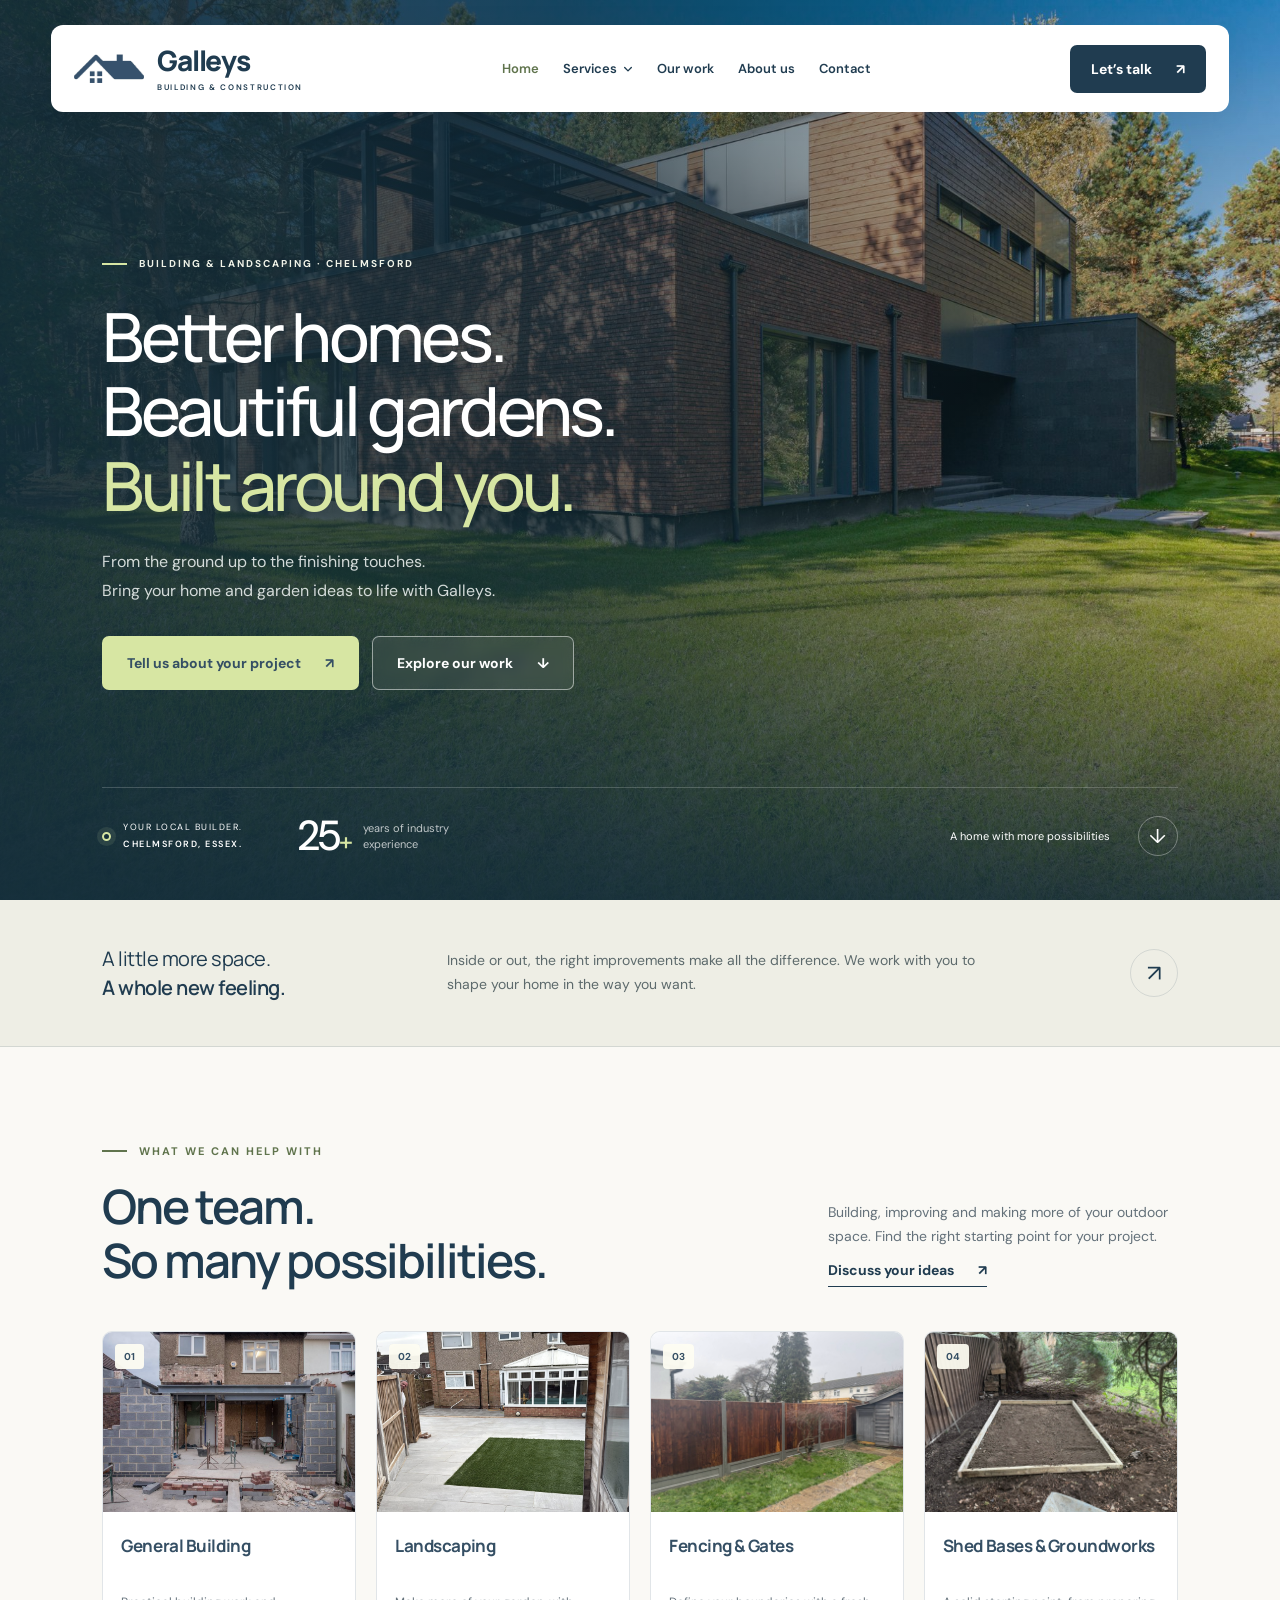
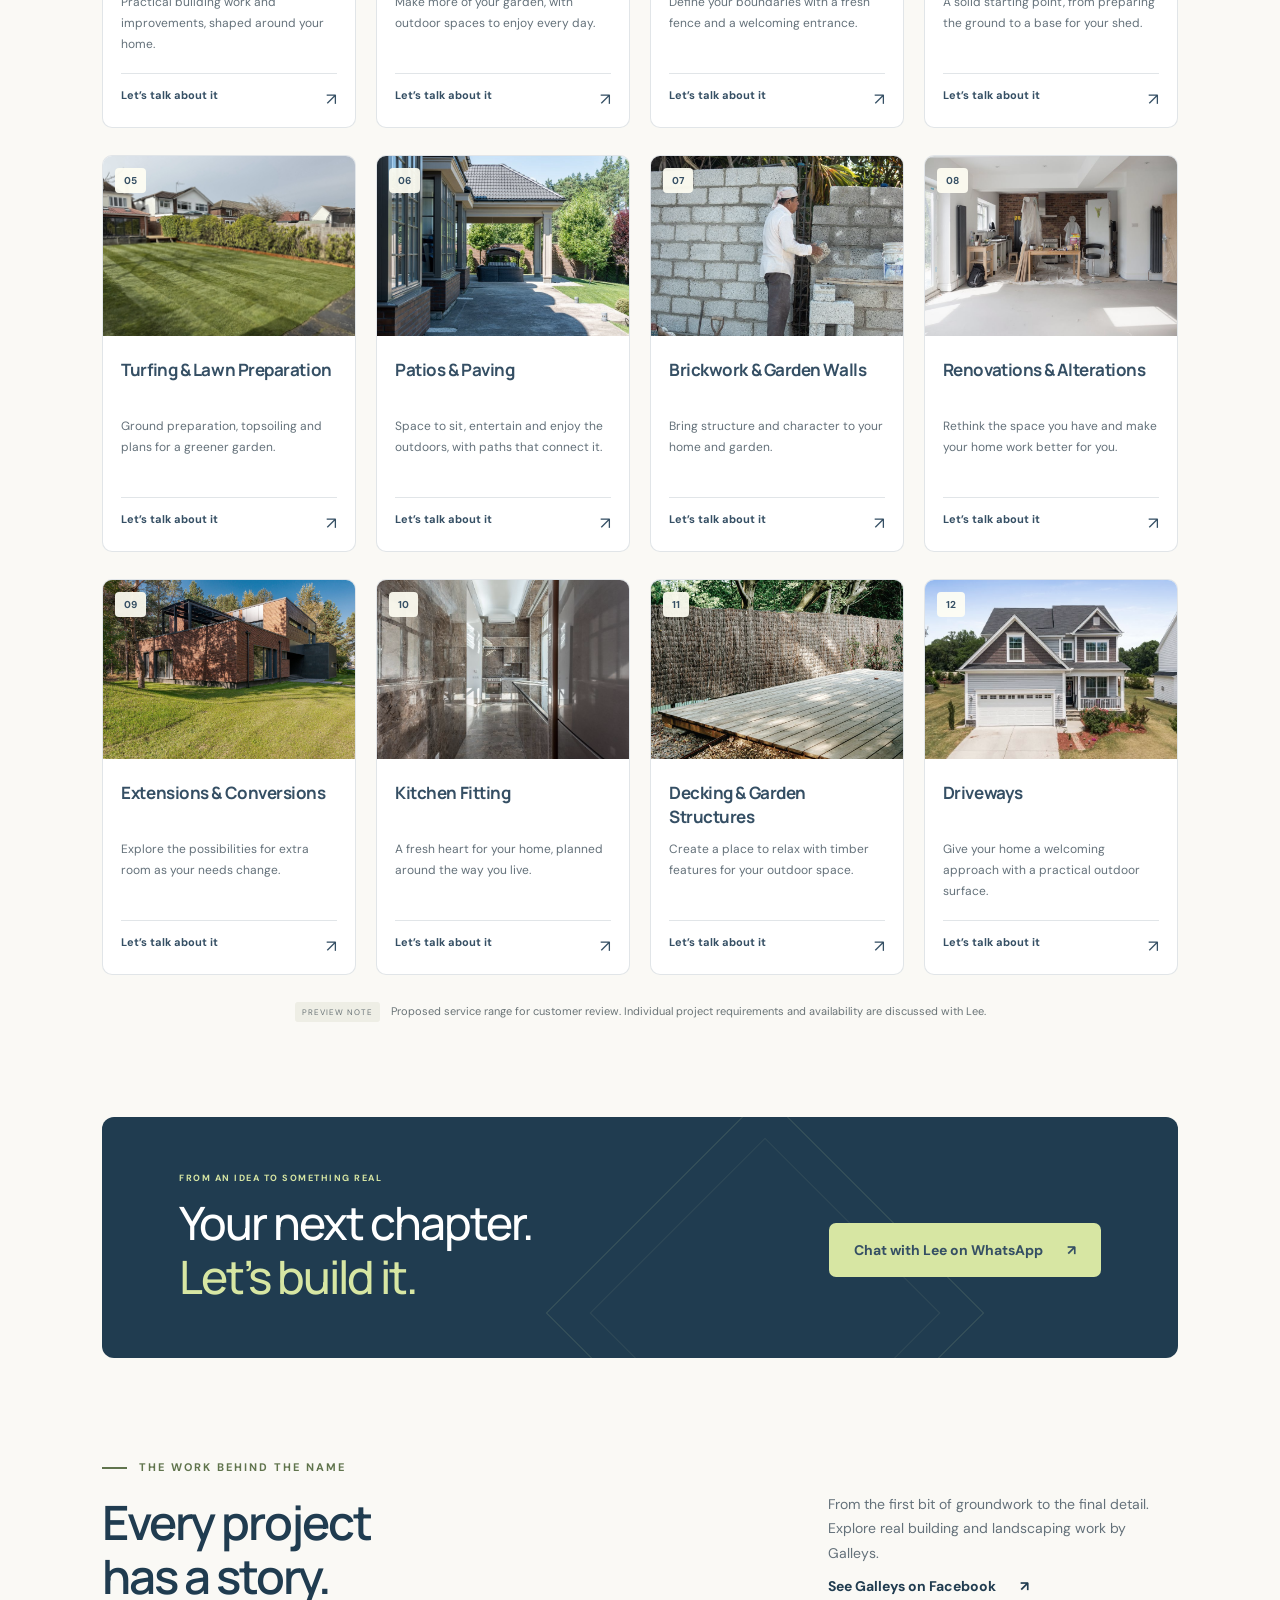
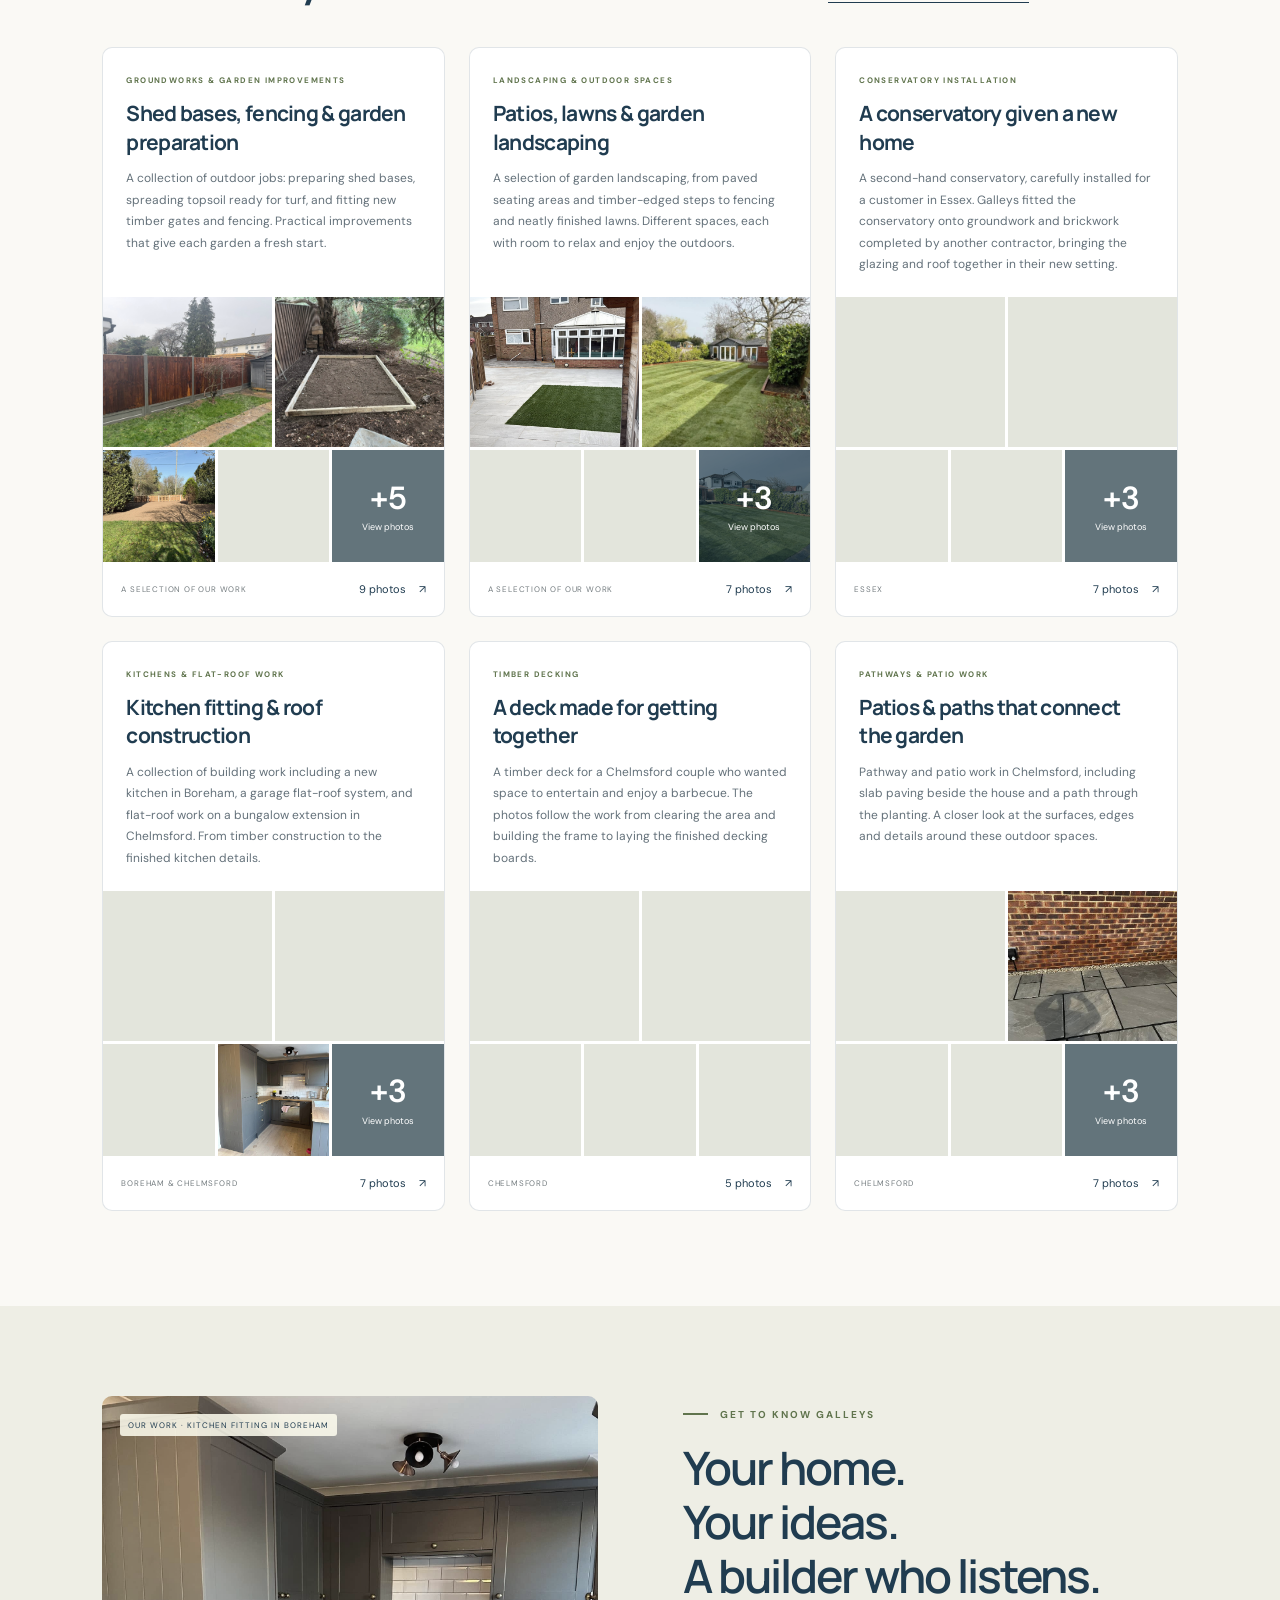
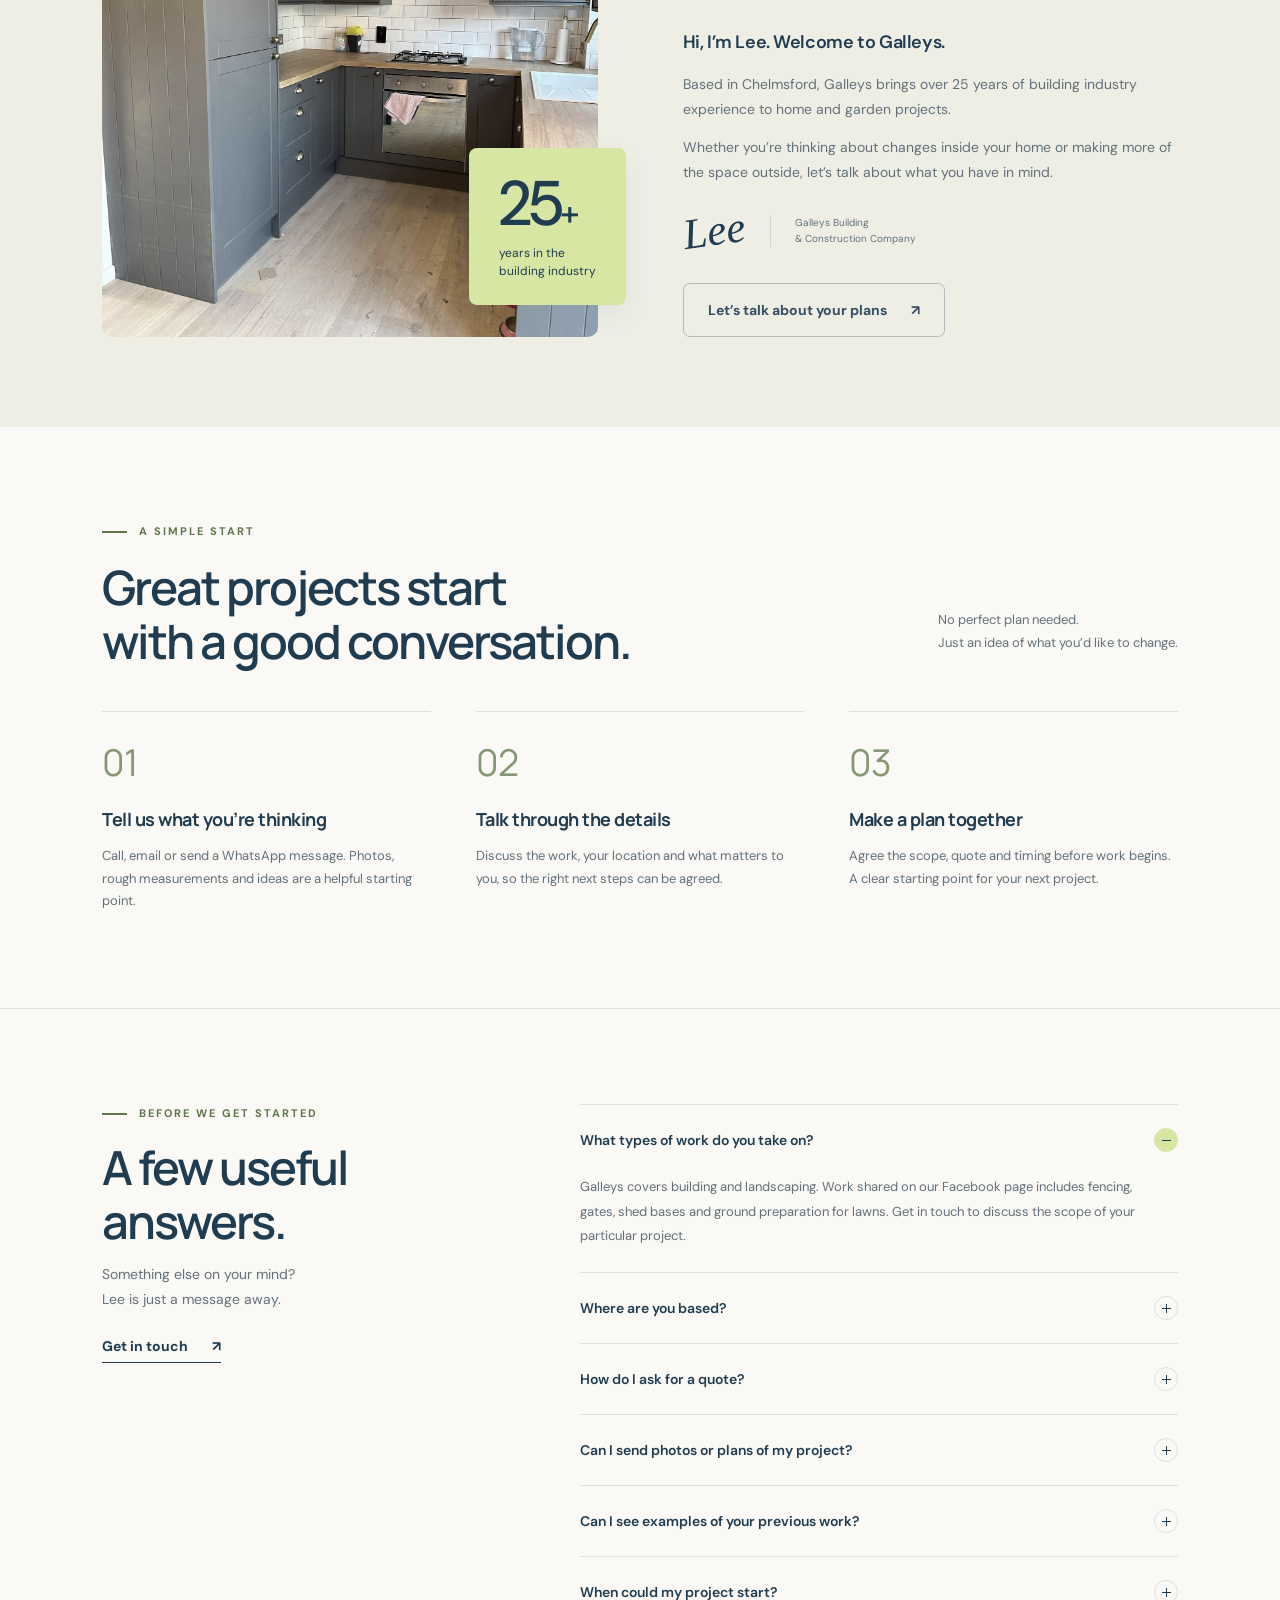
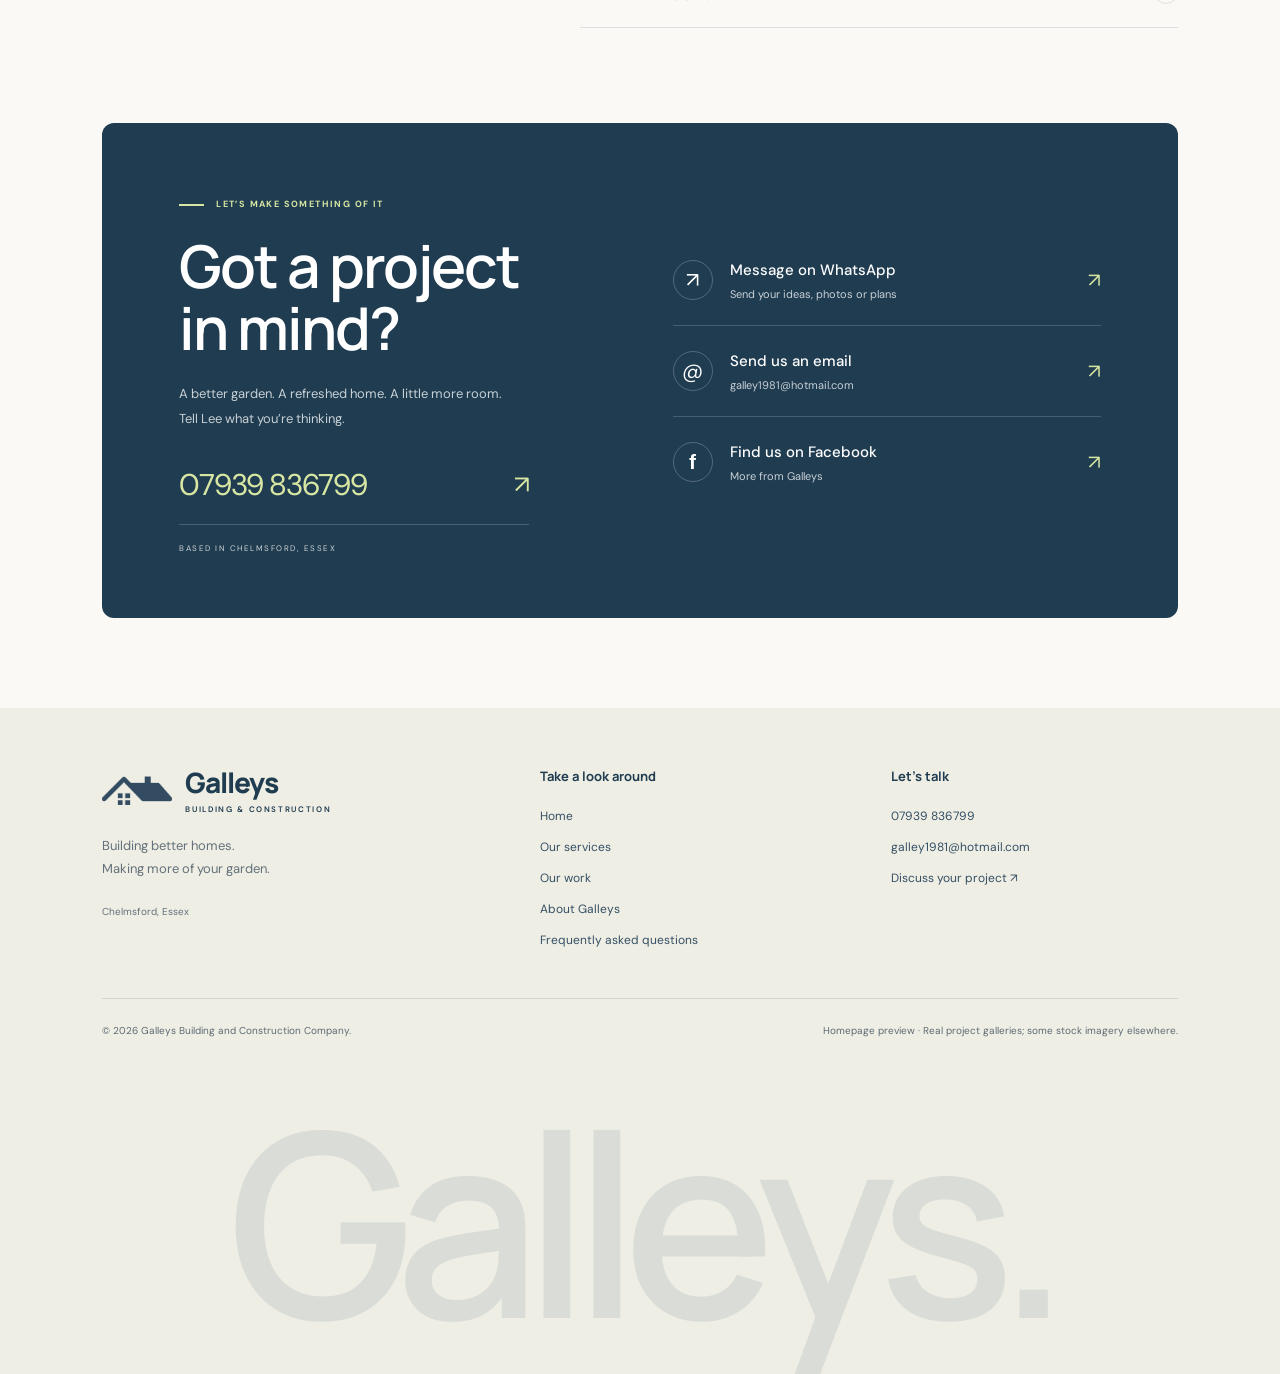
==== commit 8ed5257d: "Remove stock photography credit from hero Co-Authored-By: Claude Opus 5.5 <noreply@anthropic.com>" ====
--- a/index.html
+++ b/index.html
@@ -22,7 +22,7 @@
     <a class="btn call nav-call" href="tel:+447939836799">Let’s talk <span aria-hidden="true">↗</span></a>
   </header>
   <main id="main">
-    <section class="hero" id="home" aria-labelledby="hero-title"><div class="hero-shade"></div><div class="hero-copy"><p class="eyebrow"><span class="tiny-line"></span> BUILDING & LANDSCAPING · CHELMSFORD</p><h1 id="hero-title">Better homes.<br>Beautiful gardens.<br><em>Built around you.</em></h1><p class="hero-sub">From the ground up to the finishing touches.<br>Bring your home and garden ideas to life with Galleys.</p><div class="hero-buttons"><a class="btn gold" href="#contact">Tell us about your project <span aria-hidden="true">↗</span></a><a class="btn glass" href="#work">Explore our work <span aria-hidden="true">↓</span></a></div></div><div class="hero-bottom"><div class="hero-location"><span class="location-dot"></span><span>YOUR LOCAL BUILDER.<br><b>CHELMSFORD, ESSEX.</b></span></div><div class="hero-stat"><strong>25<span>+</span></strong><span>years of industry<br>experience</span></div><a href="#services" class="hero-explore">A home with more possibilities <span aria-hidden="true">↓</span></a></div><span class="stock-credit">Illustrative stock photography</span></section>
+    <section class="hero" id="home" aria-labelledby="hero-title"><div class="hero-shade"></div><div class="hero-copy"><p class="eyebrow"><span class="tiny-line"></span> BUILDING & LANDSCAPING · CHELMSFORD</p><h1 id="hero-title">Better homes.<br>Beautiful gardens.<br><em>Built around you.</em></h1><p class="hero-sub">From the ground up to the finishing touches.<br>Bring your home and garden ideas to life with Galleys.</p><div class="hero-buttons"><a class="btn gold" href="#contact">Tell us about your project <span aria-hidden="true">↗</span></a><a class="btn glass" href="#work">Explore our work <span aria-hidden="true">↓</span></a></div></div><div class="hero-bottom"><div class="hero-location"><span class="location-dot"></span><span>YOUR LOCAL BUILDER.<br><b>CHELMSFORD, ESSEX.</b></span></div><div class="hero-stat"><strong>25<span>+</span></strong><span>years of industry<br>experience</span></div><a href="#services" class="hero-explore">A home with more possibilities <span aria-hidden="true">↓</span></a></div></section>
     <section class="intro-strip" aria-label="Our approach"><p>A little more space.<br><strong>A whole new feeling.</strong></p><p>Inside or out, the right improvements make all the difference. We work with you to shape your home in the way you want.</p><a href="#about" class="round-link" aria-label="Get to know Galleys">↗</a></section>
     <section class="section services" id="services" aria-labelledby="services-title"><div class="section-heading"><div><p class="eyebrow"><span class="tiny-line"></span> WHAT WE CAN HELP WITH</p><h2 id="services-title">One team.<br>So many possibilities.</h2></div><div class="section-intro"><p>Building, improving and making more of your outdoor space. Find the right starting point for your project.</p><a class="text-link" href="#contact">Discuss your ideas <span aria-hidden="true">↗</span></a></div></div><div class="service-grid" id="service-grid"></div><p class="preview-note"><span>PREVIEW NOTE</span> Proposed service range for customer review. Individual project requirements and availability are discussed with Lee.</p></section>
     <section class="project-banner"><p class="eyebrow">FROM AN IDEA TO SOMETHING REAL</p><h2>Your next chapter.<br><em>Let’s build it.</em></h2><a class="btn gold" href="https://wa.me/447939836799?text=Hi%20Lee%2C%20I%27d%20like%20to%20discuss%20a%20home%20or%20garden%20project." target="_blank" rel="noopener">Chat with Lee on WhatsApp <span aria-hidden="true">↗</span></a><span class="banner-outline" aria-hidden="true"></span></section>
--- a/homepage.css
+++ b/homepage.css
@@ -2,7 +2,7 @@
 :root{--navy:#354f64;--ink:#203c50;--olive:#60744d;--gold:#d7e6a3;--cream:#d7e6a3;--paper:#faf9f5;--line:#354f6425;--muted:#64717a}
 html{scroll-padding-top:30px}body{color:var(--ink);background:var(--paper)}[hidden]{display:none!important}h1,h2,h3{font-family:Manrope,'DM Sans',Arial,sans-serif}h2{font-weight:600;letter-spacing:-2px}p{line-height:1.75}.btn{border-radius:7px;padding:17px 24px;font-size:14px;gap:24px}.btn:hover{transform:translateY(-2px)}.gold:hover{background:#e3eec0}.call{background:var(--ink)}.outline{border-color:#354f6450}.eyebrow{font-size:11px;letter-spacing:2px}.tiny-line{background:var(--olive)}.text-link{display:inline-flex;gap:24px;margin:12px 0 0;font-size:14px;text-decoration:none;padding-bottom:7px;border-bottom:1px solid var(--ink)}.text-link:hover{color:var(--olive)}.skip-link{position:fixed;left:12px;top:-100px;z-index:100;background:white;padding:14px}.skip-link:focus{top:12px}
 .nav{left:4%;top:25px;width:92%;max-width:1600px;border-radius:12px;padding:17px 23px;gap:25px;background:#fff;box-shadow:0 5px 35px #0000000d;border:0}.brand{gap:13px;font-size:28px;letter-spacing:-1.2px}.brand-icon{position:relative;display:block;flex:0 0 70px;width:70px;aspect-ratio:1491/608;overflow:hidden;mix-blend-mode:multiply}.brand-icon img{position:absolute;max-width:none;width:122.6%;height:auto;left:-11.34%;top:-30.1%}.brand-type{display:block;line-height:1.05;font-weight:800}.brand-type>span{display:block;font-family:'DM Sans',Arial,sans-serif;font-size:8px;letter-spacing:1.65px;font-weight:600;margin-top:7px}.nav nav{gap:24px}.nav nav>a,.nav nav button{font-size:13px;font-weight:600;color:var(--ink)}.nav nav>a:hover{color:var(--olive)}.nav .home-link{color:var(--olive)}.nav-call{padding:14px 20px;white-space:nowrap}.services-nav{position:relative}.nav #services-toggle{display:flex;align-items:center;gap:6px;padding:18px 0}.nav #services-toggle svg{flex:none;width:10px;height:10px;transition:transform .2s}.nav #services-toggle[aria-expanded=true] svg{transform:rotate(180deg)}.services-menu{position:absolute;top:100%;left:-260px;width:760px;display:grid;grid-template-columns:240px 1fr;gap:25px;border:1px solid var(--line);padding:28px;border-radius:12px;background:#fff;box-shadow:0 20px 60px #102b4033;z-index:20}.dropdown-intro{padding:5px 22px 8px 0;border-right:1px solid var(--line)}.dropdown-intro .eyebrow{font-size:9px;letter-spacing:1.4px;color:var(--olive)}.dropdown-intro strong{font-size:21px;line-height:1.5;display:block;margin:15px 0 28px;font-family:Manrope,Arial}.dropdown-intro a{font-size:12px;display:flex;justify-content:space-between}.nav #service-links{display:grid;grid-template-columns:1fr 1fr;gap:4px 14px}.nav #service-links a{font-size:12px;display:flex;gap:8px;justify-content:space-between;align-items:center;border-bottom:1px solid var(--line);padding:11px 3px;line-height:1.5}.nav #service-links a:hover{color:var(--olive);background:#f7f8f1}.menu-toggle{display:none}
-.hero{min-height:820px;height:min(950px,100svh);padding:185px 8% 150px;background-image:url('assets/galleys-hero.jpg');background-position:center 53%}.hero-shade{background:linear-gradient(90deg,#142e3be8 0%,#142e3bb8 44%,#142e3b21 100%),linear-gradient(0deg,#102a39d9,transparent 40%)}.hero-copy{max-width:850px}.hero .eyebrow{color:#f0f3e8;letter-spacing:2px;font-size:10px}.hero .tiny-line{background:var(--gold)}.hero h1{font-size:clamp(52px,5.3vw,79px);font-weight:500;line-height:1.1;letter-spacing:-3.7px;margin:26px 0}.hero h1 em{color:var(--gold)}.hero-sub{font-size:16px;line-height:1.8;max-width:550px;margin:22px 0 30px;color:#edf1f0e0}.hero-buttons{gap:13px}.hero-buttons .glass{backdrop-filter:blur(6px);border-color:#ffffff80}.hero-bottom{bottom:43px;gap:55px;padding-top:27px}.hero-location{display:flex;gap:12px;font-size:9px;line-height:1.9;letter-spacing:1.5px;align-items:center}.hero-location b{font-weight:600}.location-dot{width:9px;height:9px;border:2px solid var(--gold);border-radius:50%;box-shadow:0 0 0 5px #d7e6a31a}.hero-stat{margin:0;gap:12px}.hero-stat strong{font-size:42px;font-weight:500;letter-spacing:-2px;line-height:1}.hero-stat strong span{font-size:25px;color:var(--gold)}.hero-stat>span{max-width:none;font-size:11px;line-height:1.5;color:#ffffffb8}.hero-explore{margin-left:auto;display:flex;gap:28px;align-items:center;font-size:11px}.hero-explore>span{width:40px;height:40px;border:1px solid #ffffff55;border-radius:50%;display:grid;place-content:center;font-size:20px}.stock-credit{position:absolute;right:15px;bottom:9px;font-size:8px;color:#ffffffab;letter-spacing:.5px}.intro-strip{padding:35px 8%;display:flex;align-items:center;gap:65px;border-bottom:1px solid var(--line);background:#eeeee5}.intro-strip>p:first-child{font-size:20px;line-height:1.45;min-width:280px;margin:0;font-family:Manrope,Arial;letter-spacing:-.5px}.intro-strip strong{font-weight:600}.intro-strip>p:nth-child(2){font-size:14px;color:#5d6a6c;max-width:560px;line-height:1.7}.round-link{width:48px;height:48px;border:1px solid var(--line);border-radius:50%;display:grid;place-items:center;font-size:23px;flex-shrink:0;margin-left:auto}
+.hero{min-height:820px;height:min(950px,100svh);padding:185px 8% 150px;background-image:url('assets/galleys-hero.jpg');background-position:center 53%}.hero-shade{background:linear-gradient(90deg,#142e3be8 0%,#142e3bb8 44%,#142e3b21 100%),linear-gradient(0deg,#102a39d9,transparent 40%)}.hero-copy{max-width:850px}.hero .eyebrow{color:#f0f3e8;letter-spacing:2px;font-size:10px}.hero .tiny-line{background:var(--gold)}.hero h1{font-size:clamp(52px,5.3vw,79px);font-weight:500;line-height:1.1;letter-spacing:-3.7px;margin:26px 0}.hero h1 em{color:var(--gold)}.hero-sub{font-size:16px;line-height:1.8;max-width:550px;margin:22px 0 30px;color:#edf1f0e0}.hero-buttons{gap:13px}.hero-buttons .glass{backdrop-filter:blur(6px);border-color:#ffffff80}.hero-bottom{bottom:43px;gap:55px;padding-top:27px}.hero-location{display:flex;gap:12px;font-size:9px;line-height:1.9;letter-spacing:1.5px;align-items:center}.hero-location b{font-weight:600}.location-dot{width:9px;height:9px;border:2px solid var(--gold);border-radius:50%;box-shadow:0 0 0 5px #d7e6a31a}.hero-stat{margin:0;gap:12px}.hero-stat strong{font-size:42px;font-weight:500;letter-spacing:-2px;line-height:1}.hero-stat strong span{font-size:25px;color:var(--gold)}.hero-stat>span{max-width:none;font-size:11px;line-height:1.5;color:#ffffffb8}.hero-explore{margin-left:auto;display:flex;gap:28px;align-items:center;font-size:11px}.hero-explore>span{width:40px;height:40px;border:1px solid #ffffff55;border-radius:50%;display:grid;place-content:center;font-size:20px}.intro-strip{padding:35px 8%;display:flex;align-items:center;gap:65px;border-bottom:1px solid var(--line);background:#eeeee5}.intro-strip>p:first-child{font-size:20px;line-height:1.45;min-width:280px;margin:0;font-family:Manrope,Arial;letter-spacing:-.5px}.intro-strip strong{font-weight:600}.intro-strip>p:nth-child(2){font-size:14px;color:#5d6a6c;max-width:560px;line-height:1.7}.round-link{width:48px;height:48px;border:1px solid var(--line);border-radius:50%;display:grid;place-items:center;font-size:23px;flex-shrink:0;margin-left:auto}
 .section{padding:95px 8%;max-width:1600px}.section-heading{margin-bottom:44px;gap:50px;align-items:end}.section-intro{max-width:350px}.section-intro p{font-size:14px;color:var(--muted);margin:0}.section h2{font-size:clamp(35px,3.7vw,52px);line-height:1.14}.section .eyebrow{color:var(--olive);margin-top:0}.service-grid{grid-template-columns:repeat(4,minmax(0,1fr));gap:27px 20px}.service-card{border-radius:10px;padding:0;background:#fff;box-shadow:none;border-color:var(--line);scroll-margin-top:28px;display:flex;flex-direction:column}.service-card:hover{transform:translateY(-4px);box-shadow:0 14px 30px #203c500c}.service-image{aspect-ratio:1.4;border-radius:0}.service-image img{filter:saturate(.8)}.service-image>span{border-radius:4px;top:12px;left:12px;background:#fffef3eb;font-size:10px;padding:6px 9px}.service-copy{padding:22px 18px 17px;display:flex;flex-direction:column;flex:1}.service-copy h3{font-size:17px;line-height:1.4;min-height:48px;letter-spacing:-.45px;margin-bottom:10px}.service-copy p{font-size:12px;line-height:1.75;min-height:63px;color:var(--muted);margin:0 0 18px;flex:1}.learn{font-size:11px;padding-top:14px}.learn b{font-size:17px;font-weight:400}.learn:hover{color:var(--olive)}.preview-note{font-size:11px;color:#6a7477;margin:27px 0 0;text-align:center}.preview-note>span{font-size:8px;letter-spacing:1px;background:#eeeee5;padding:5px 7px;margin-right:8px;border-radius:3px}.project-banner{margin:0 8%;padding:54px 6%;background:var(--ink);color:white;border-radius:12px;display:grid;grid-template-columns:1fr auto;align-items:center;position:relative;overflow:hidden;isolation:isolate}.project-banner>.eyebrow{grid-column:1/-1;font-size:9px;color:#d7e6a3;letter-spacing:1.5px;margin:0 0 10px}.project-banner h2{font-size:46px;font-weight:500;margin:0;line-height:1.17}.project-banner em{font-style:normal;color:var(--gold)}.project-banner>.btn{position:relative;z-index:1}.banner-outline{position:absolute;right:24%;bottom:-110px;width:310px;height:310px;border:1px solid #d7e6a325;transform:rotate(45deg);z-index:-1}.banner-outline:after{content:'';position:absolute;inset:30px;border:1px solid #d7e6a315}
 .work{padding-top:100px}.gallery-notice{background:#eeeee5;border-radius:7px;display:flex;align-items:center;gap:14px;padding:15px 20px;margin-bottom:28px}.gallery-notice>span{font-size:30px;color:var(--olive)}.gallery-notice p{font-size:11px;color:#65706e;margin:0;line-height:1.7}.gallery-notice strong{color:var(--ink)}.project-grid{display:grid;grid-template-columns:repeat(3,minmax(0,1fr));gap:24px}.project-card{border:1px solid var(--line);border-radius:10px;overflow:hidden;background:#fff;display:flex;flex-direction:column}.project-copy{padding:25px 23px 21px;flex:1}.project-category{font-size:8px;letter-spacing:1.4px;color:var(--olive);margin:0 0 12px;font-weight:700}.project-copy h3{font-size:21px;letter-spacing:-.7px;line-height:1.35;margin-bottom:12px}.project-copy>p:last-child{font-size:12px;color:var(--muted);line-height:1.8;margin:0}.project-mosaic{display:grid;grid-template-columns:repeat(6,1fr);grid-template-rows:150px 112px;gap:3px}.project-mosaic>button{border:0;background:#e3e5dc;padding:0;position:relative;overflow:hidden;grid-column:span 2}.project-mosaic>button:nth-child(-n+2){grid-column:span 3}.project-mosaic img{height:100%;width:100%;object-fit:cover;display:block;transition:transform .4s;filter:saturate(.8)}.project-mosaic button:hover img{transform:scale(1.06)}.more-photos{position:absolute;inset:0;display:flex;flex-direction:column;align-items:center;justify-content:center;background:#102a3b99;color:white;font-size:32px;font-weight:600;line-height:1.2}.more-photos small{font-size:9px;font-weight:400;margin-top:5px}.project-foot{padding:15px 18px;display:flex;align-items:center;justify-content:space-between;gap:8px}.project-foot>span{font-size:8px;letter-spacing:.8px;color:#757d80}.project-foot button{border:0;background:none;color:var(--ink);font-size:11px;padding:5px 0}.project-foot button span{margin-left:10px}
 .about-section{background:#eeeee5;padding:90px 8%;display:grid;grid-template-columns:1fr 1fr;gap:85px;align-items:center}.about-photo{position:relative;align-self:stretch;min-height:530px}.about-photo>img{width:100%;height:100%;object-fit:cover;border-radius:10px;position:absolute;filter:saturate(.65)}.image-note{position:absolute;top:18px;left:18px;background:#fffef0d9;padding:6px 8px;font-size:8px;letter-spacing:1px;border-radius:3px}.experience-card{position:absolute;right:-28px;bottom:32px;background:var(--gold);padding:25px 30px;border-radius:8px;box-shadow:0 10px 25px #203c5010}.experience-card strong{font-size:63px;font-weight:500;letter-spacing:-3px;line-height:1}.experience-card strong span{font-size:35px}.experience-card p{font-size:12px;line-height:1.5;margin:8px 0 0}.about-copy>.eyebrow{color:var(--olive);font-size:10px}.about-copy h2{font-size:clamp(36px,3.6vw,51px);margin-bottom:24px}.about-copy>p:not(.eyebrow){font-size:14px;color:var(--muted)}.about-copy>.about-lead{font-weight:600;color:var(--ink)!important;font-size:18px!important;letter-spacing:-.4px;margin-bottom:10px}.about-signoff{display:flex;align-items:center;gap:25px;margin:22px 0 28px}.signature{font-size:43px;font-style:italic;font-family:Georgia,serif;transform:rotate(-8deg)}.about-signoff>span:last-child{font-size:10px;line-height:1.6;color:var(--muted);border-left:1px solid var(--line);padding-left:24px}.process-grid{display:grid;grid-template-columns:repeat(3,1fr);gap:45px}.process-grid article{padding-top:25px;border-top:1px solid var(--line)}.step-number{font-size:37px;font-family:Manrope,Arial;color:#869774;letter-spacing:-1px;display:block;margin-bottom:20px}.process h3{font-size:18px}.process-grid p{font-size:13px;color:var(--muted);margin-bottom:0}.process .section-heading>p{font-size:13px;color:var(--muted)}
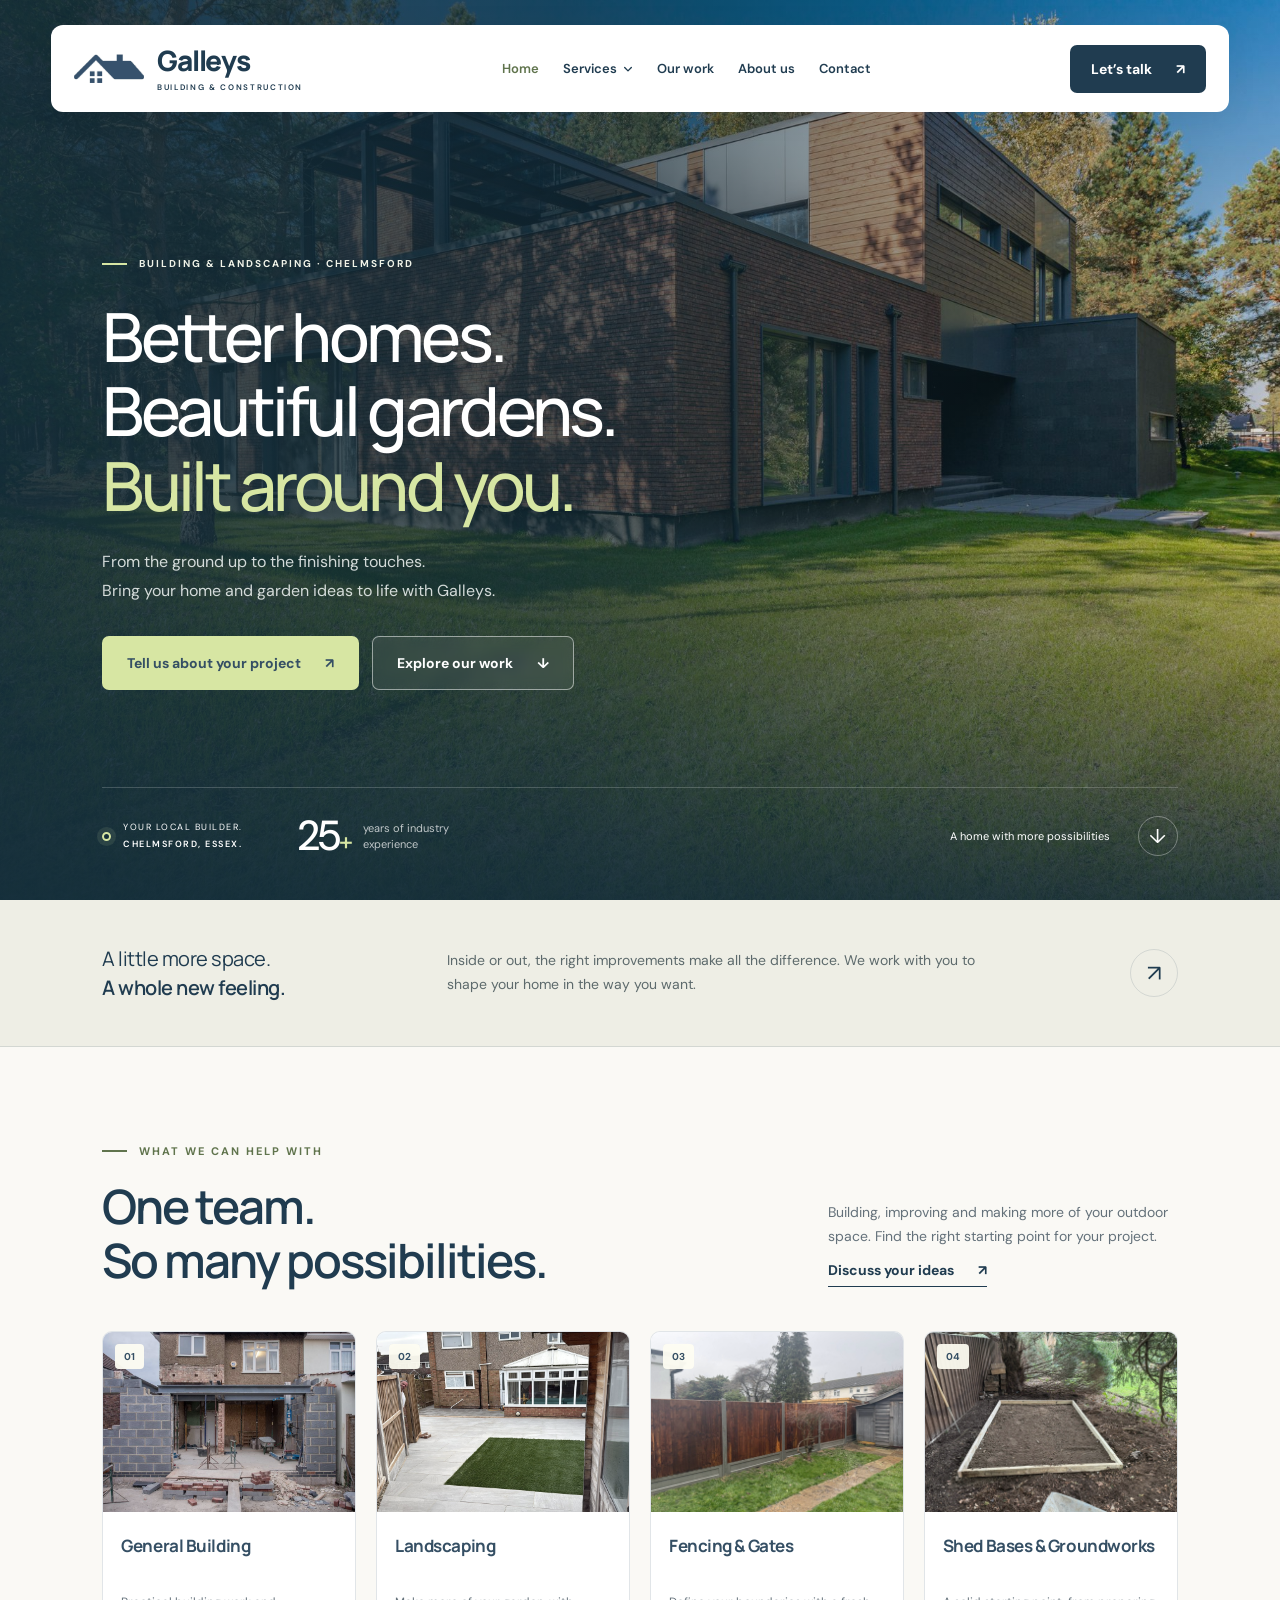
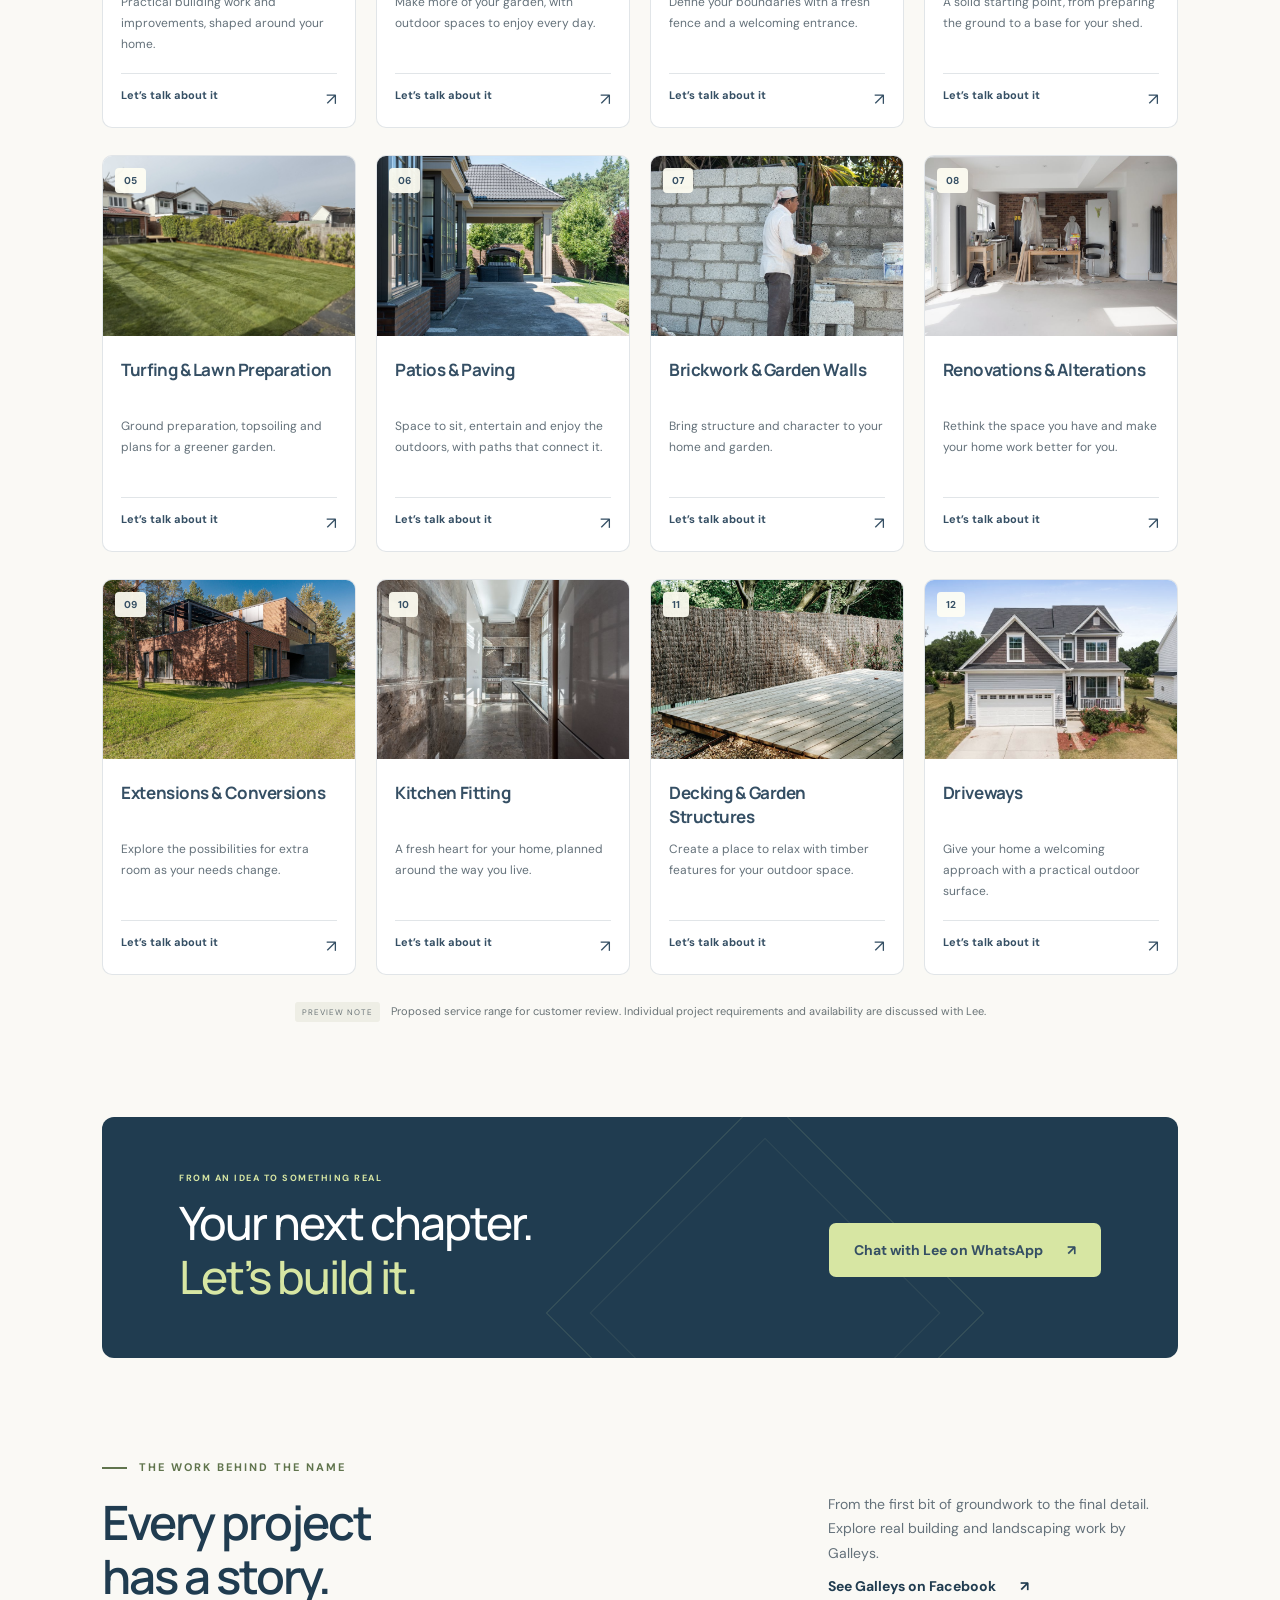
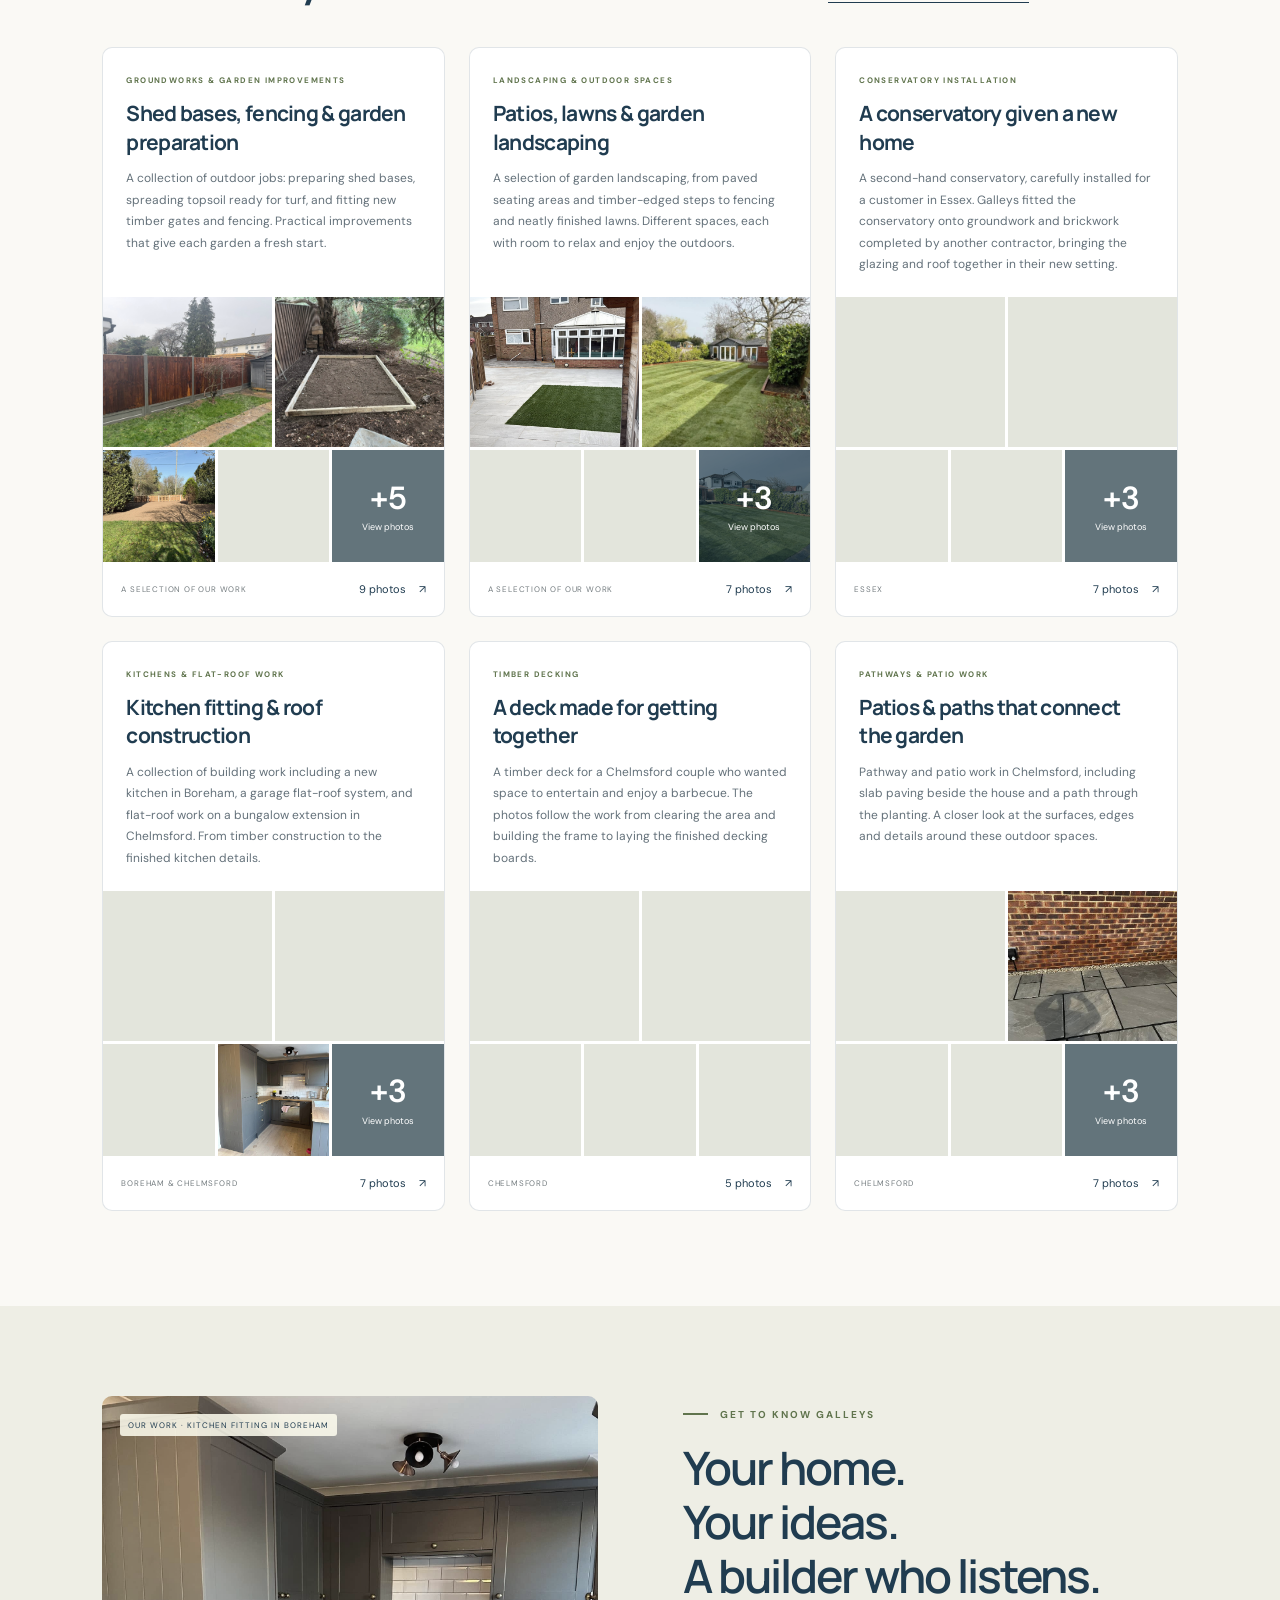
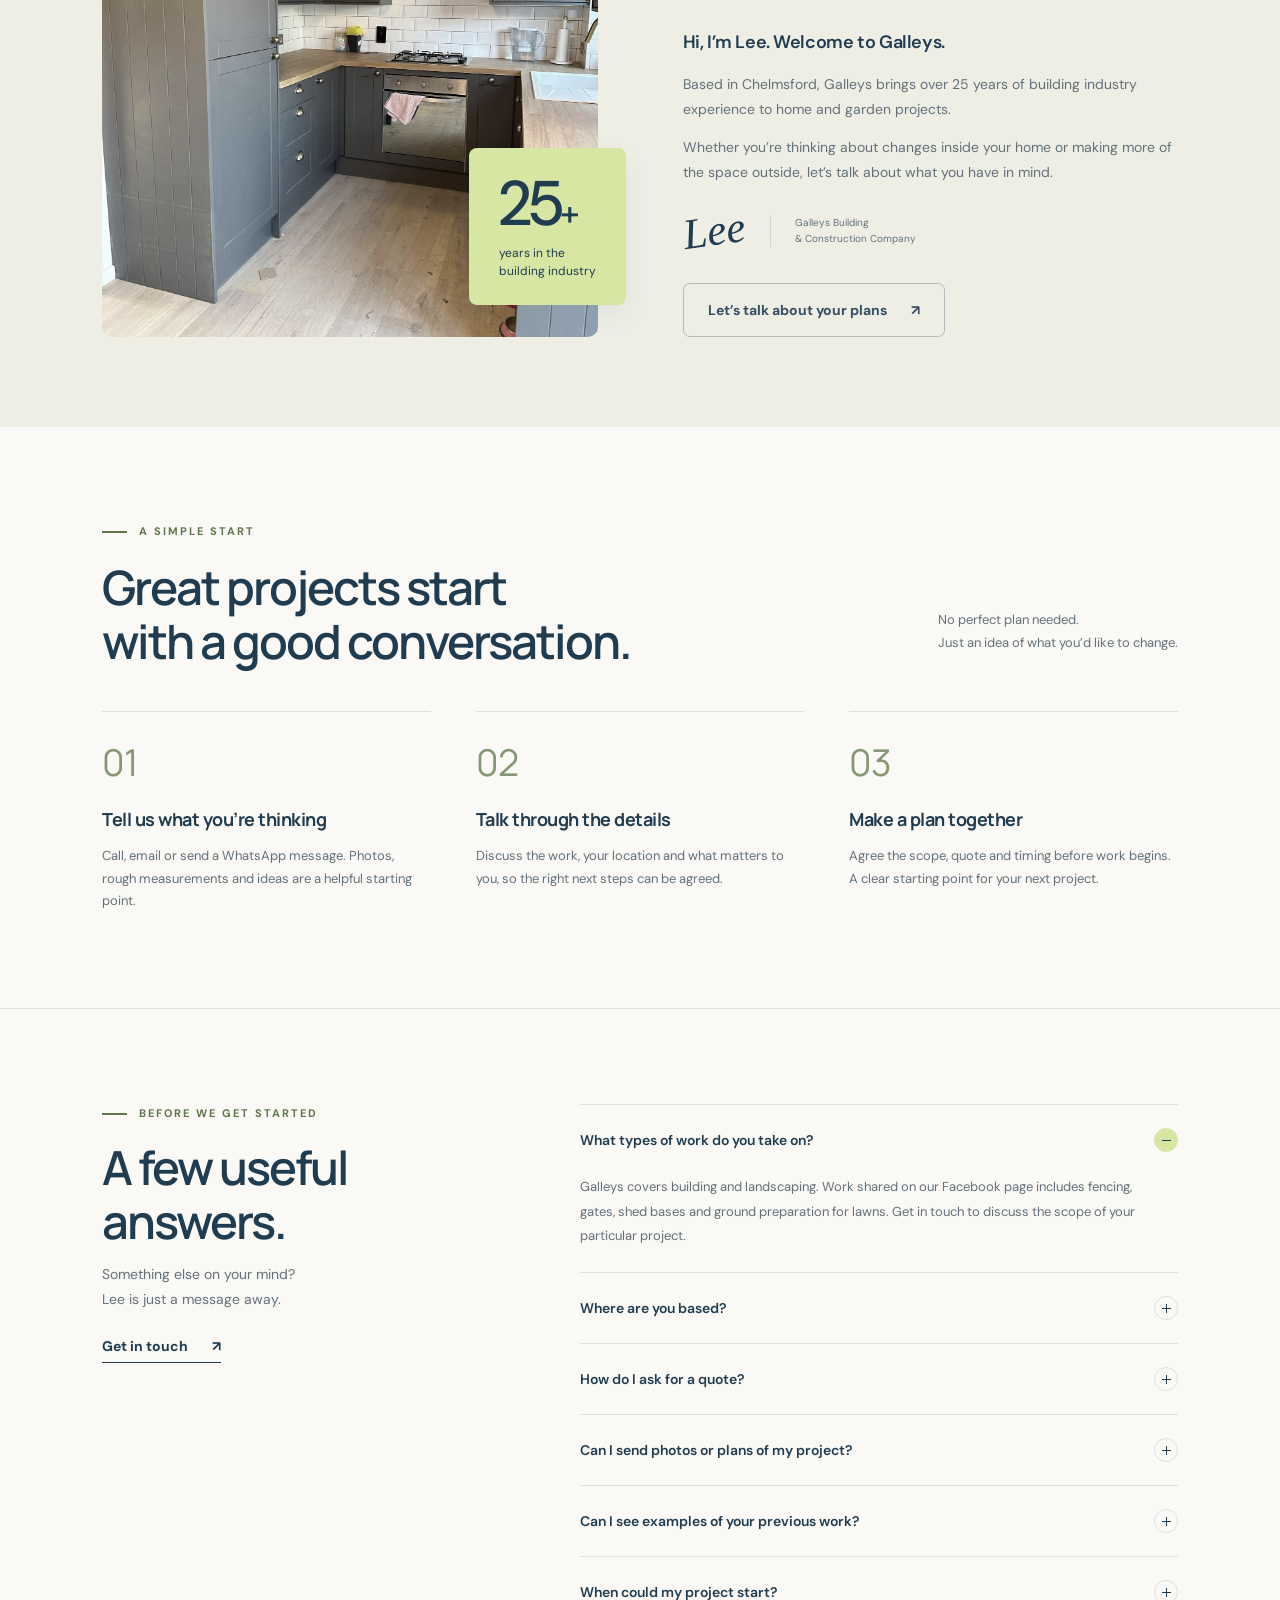
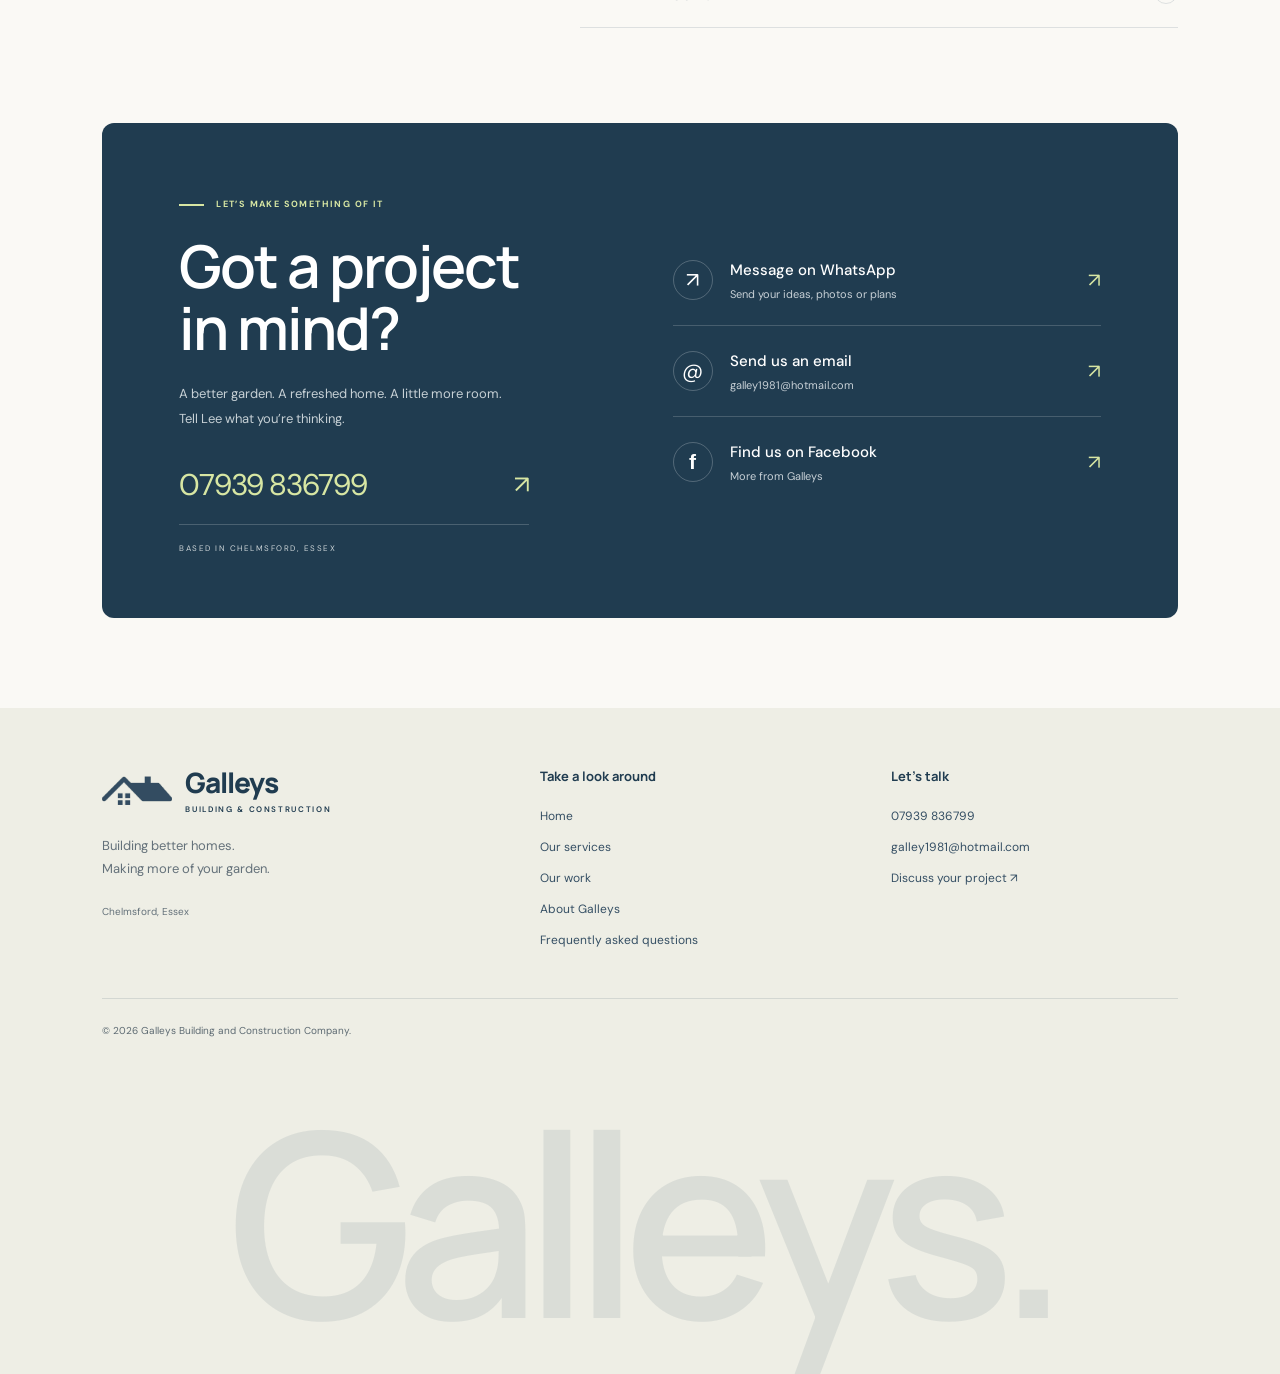
==== commit 452c44ea: "Fix gallery arrows and remove stock imagery note from footer Draw the lightbox previous/next arrows " ====
--- a/index.html
+++ b/index.html
@@ -39,8 +39,8 @@
     </div></section>
     <section class="contact-section" id="contact" aria-labelledby="contact-title"><div class="contact-copy"><p class="eyebrow"><span class="tiny-line"></span> LET’S MAKE SOMETHING OF IT</p><h2 id="contact-title">Got a project<br>in mind?</h2><p>A better garden. A refreshed home. A little more room.<br>Tell Lee what you’re thinking.</p><a class="contact-phone" href="tel:+447939836799">07939 836799 <span aria-hidden="true">↗</span></a><span class="contact-location">BASED IN CHELMSFORD, ESSEX</span></div><div class="contact-options"><a href="https://wa.me/447939836799?text=Hi%20Lee%2C%20I%27d%20like%20to%20discuss%20a%20project." target="_blank" rel="noopener"><span class="contact-symbol" aria-hidden="true">↗</span><span><strong>Message on WhatsApp</strong><small>Send your ideas, photos or plans</small></span><b aria-hidden="true">↗</b></a><a href="mailto:galley1981@hotmail.com"><span class="contact-symbol" aria-hidden="true">@</span><span><strong>Send us an email</strong><small>galley1981@hotmail.com</small></span><b aria-hidden="true">↗</b></a><a href="https://www.facebook.com/profile.php?id=100028971055452" target="_blank" rel="noopener"><span class="contact-symbol facebook-symbol" aria-hidden="true">f</span><span><strong>Find us on Facebook</strong><small>More from Galleys</small></span><b aria-hidden="true">↗</b></a></div></section>
   </main>
-  <footer><div class="footer-grid"><div><a class="brand" href="#home" aria-label="Galleys home"><span class="brand-icon"><img src="logo.jpg" alt="" width="1828" height="957" loading="lazy"></span><span class="brand-type">Galleys<span>BUILDING & CONSTRUCTION</span></span></a><p>Building better homes.<br>Making more of your garden.</p><p class="footer-location">Chelmsford, Essex</p></div><div><h3>Take a look around</h3><a href="#home">Home</a><a href="#services">Our services</a><a href="#work">Our work</a><a href="#about">About Galleys</a><a href="#faq">Frequently asked questions</a></div><div><h3>Let’s talk</h3><a href="tel:+447939836799">07939 836799</a><a href="mailto:galley1981@hotmail.com">galley1981@hotmail.com</a><a href="#contact">Discuss your project ↗</a></div></div><div class="footer-base"><span>© <span id="year">2026</span> Galleys Building and Construction Company.</span><span>Homepage preview · Real project galleries; some stock imagery elsewhere.</span></div><div class="footer-wordmark" aria-hidden="true">Galleys.</div></footer>
-  <dialog id="project-lightbox" aria-labelledby="lightbox-title" aria-describedby="lightbox-notice"><div class="lightbox-header"><div><p class="eyebrow">GALLEYS · PROJECT GALLERY</p><h2 id="lightbox-title"></h2></div><button class="lightbox-close" aria-label="Close project gallery">×</button></div><div class="lightbox-stage"><img id="lightbox-image" alt=""><button class="lightbox-prev" aria-label="Previous image">←</button><button class="lightbox-next" aria-label="Next image">→</button></div><div class="lightbox-caption"><p id="lightbox-caption"></p><span id="lightbox-count" aria-live="polite"></span></div><div id="lightbox-thumbnails" class="lightbox-thumbnails" aria-label="Choose a gallery image"></div><p id="lightbox-notice">Photographs from Galleys’ building and landscaping projects. Use the arrows or thumbnails to explore.</p></dialog>
+  <footer><div class="footer-grid"><div><a class="brand" href="#home" aria-label="Galleys home"><span class="brand-icon"><img src="logo.jpg" alt="" width="1828" height="957" loading="lazy"></span><span class="brand-type">Galleys<span>BUILDING & CONSTRUCTION</span></span></a><p>Building better homes.<br>Making more of your garden.</p><p class="footer-location">Chelmsford, Essex</p></div><div><h3>Take a look around</h3><a href="#home">Home</a><a href="#services">Our services</a><a href="#work">Our work</a><a href="#about">About Galleys</a><a href="#faq">Frequently asked questions</a></div><div><h3>Let’s talk</h3><a href="tel:+447939836799">07939 836799</a><a href="mailto:galley1981@hotmail.com">galley1981@hotmail.com</a><a href="#contact">Discuss your project ↗</a></div></div><div class="footer-base"><span>© <span id="year">2026</span> Galleys Building and Construction Company.</span></div><div class="footer-wordmark" aria-hidden="true">Galleys.</div></footer>
+  <dialog id="project-lightbox" aria-labelledby="lightbox-title" aria-describedby="lightbox-notice"><div class="lightbox-header"><div><p class="eyebrow">GALLEYS · PROJECT GALLERY</p><h2 id="lightbox-title"></h2></div><button class="lightbox-close" aria-label="Close project gallery">×</button></div><div class="lightbox-stage"><img id="lightbox-image" alt=""><button class="lightbox-prev" aria-label="Previous image"><svg aria-hidden="true" viewBox="0 0 24 24"><path d="M19 12H5m6-6-6 6 6 6" fill="none" stroke="currentColor" stroke-width="1.8" stroke-linecap="round" stroke-linejoin="round"/></svg></button><button class="lightbox-next" aria-label="Next image"><svg aria-hidden="true" viewBox="0 0 24 24"><path d="M5 12h14m-6-6 6 6-6 6" fill="none" stroke="currentColor" stroke-width="1.8" stroke-linecap="round" stroke-linejoin="round"/></svg></button></div><div class="lightbox-caption"><p id="lightbox-caption"></p><span id="lightbox-count" aria-live="polite"></span></div><div id="lightbox-thumbnails" class="lightbox-thumbnails" aria-label="Choose a gallery image"></div><p id="lightbox-notice">Photographs from Galleys’ building and landscaping projects. Use the arrows or thumbnails to explore.</p></dialog>
   <noscript><p class="noscript-note">Please enable JavaScript to browse the service cards and project galleries. You can still call Lee on <a href="tel:+447939836799">07939 836799</a>.</p></noscript>
 </body>
 </html>
--- a/homepage.css
+++ b/homepage.css
@@ -9,10 +9,10 @@
 .faq{border-top:1px solid var(--line);grid-template-columns:.8fr 1.2fr;gap:80px}.faq h2{font-size:47px}.faq>div>p:not(.eyebrow){font-size:14px;color:var(--muted)}.faq-list{display:block}.faq details{border-bottom:1px solid var(--line)}.faq details:first-child{border-top:1px solid var(--line)}.faq summary{list-style:none;display:flex;align-items:center;justify-content:space-between;gap:25px;cursor:pointer;padding:23px 0;font-size:14px;font-weight:600}.faq summary::-webkit-details-marker{display:none}.faq summary>span{flex:0 0 24px;width:24px;height:24px;border:1px solid var(--line);border-radius:50%;position:relative}.faq summary>span:before,.faq summary>span:after{content:'';position:absolute;width:9px;height:1px;background:var(--ink);top:11px;left:7px}.faq summary>span:after{transform:rotate(90deg);transition:transform .2s}.faq details[open] summary>span{background:var(--gold);border-color:var(--gold)}.faq details[open] summary>span:after{transform:rotate(0)}.faq details>p{font-size:13px;line-height:1.9;color:var(--muted);margin:0;padding:0 40px 23px 0}.faq details a{text-decoration:underline;text-underline-offset:3px;overflow-wrap:anywhere}.faq summary:focus-visible{outline:2px solid var(--olive);outline-offset:5px}
 .contact-section{margin:0 8% 90px;padding:65px 6%;border-radius:12px;background:var(--ink);color:white;display:grid;grid-template-columns:1fr 1fr;gap:65px}.contact-copy .eyebrow{color:var(--gold);font-size:9px;letter-spacing:1.4px}.contact-copy .tiny-line{background:var(--gold)}.contact-copy h2{font-size:59px;line-height:1.06;margin:22px 0}.contact-copy>p:not(.eyebrow){font-size:13px;line-height:1.9;color:#c6d0d5}.contact-phone{display:flex;align-items:center;justify-content:space-between;font-size:30px;letter-spacing:-1px;color:var(--gold);border-bottom:1px solid #ffffff30;padding:12px 0 20px;margin-top:22px;max-width:350px;white-space:nowrap}.contact-phone>span{font-size:25px}.contact-location{display:block;font-size:8px;letter-spacing:1.5px;margin-top:18px;color:#ccd4d7}.contact-options{align-self:center}.contact-options>a{display:flex;gap:17px;align-items:center;padding:24px 0;border-bottom:1px solid #ffffff2c}.contact-options>a:last-child{border-bottom:0}.contact-options strong{font-size:15px;font-weight:500}.contact-options small{display:block;font-size:11px;margin-top:7px;color:#c7d0d6}.contact-options b{margin-left:auto;font-size:20px;font-weight:400;color:var(--gold)}.contact-symbol{width:40px;height:40px;display:grid;place-content:center;border:1px solid #ffffff3a;border-radius:50%;font-size:21px;flex-shrink:0}.facebook-symbol{font-family:Arial;font-weight:700}.contact-options a:hover strong{color:var(--gold)}
 footer{background:#eeeee5;padding-top:60px}.footer-grid{grid-template-columns:1.3fr 1fr 1fr;gap:65px}.footer-grid p{font-size:13px;color:var(--muted);margin:22px 0}.footer-grid p.footer-location{font-size:10px}.footer-grid h3{font-size:13px;letter-spacing:0}.footer-grid>div>a:not(.brand){font-size:12px;margin-bottom:15px;overflow-wrap:anywhere}.footer-base{font-size:10px;margin-top:35px;color:#5d6a72}.footer-wordmark{font-size:clamp(90px,20vw,300px);font-weight:600;letter-spacing:-.07em;line-height:1.2;margin-top:30px;color:#354f641a}
-#project-lightbox{width:min(1000px,calc(100% - 40px));max-height:94svh;background:#f8f8f3;padding:24px;border-radius:13px;backdrop-filter:none;border:0;color:var(--ink)}#project-lightbox::backdrop{background:#0b1925df;backdrop-filter:blur(8px)}.lightbox-header{display:flex;align-items:center;justify-content:space-between;gap:25px;margin-bottom:18px}.lightbox-header .eyebrow{font-size:8px;letter-spacing:1.5px;margin:0 0 9px;padding:0}.lightbox-header h2{font-size:23px;letter-spacing:-.7px;margin:0}.lightbox-close{height:40px;width:40px;flex-shrink:0;border:1px solid var(--line);border-radius:50%;background:transparent;font-size:28px;line-height:1;color:var(--ink)}.lightbox-stage{height:min(53svh,530px);background:#15232e;border-radius:7px;position:relative;display:flex;align-items:center;justify-content:center}.lightbox-stage>img{height:100%;width:100%;object-fit:contain}.lightbox-stage>button{position:absolute;top:calc(50% - 22px);width:44px;height:44px;border:1px solid #ffffff50;border-radius:50%;background:#132d41b3;color:white;font-size:21px}.lightbox-prev{left:14px}.lightbox-next{right:14px}.lightbox-caption{display:flex;justify-content:space-between;gap:20px;align-items:center;font-size:12px}.lightbox-caption p{margin:12px 0}.lightbox-count{white-space:nowrap}.lightbox-thumbnails{display:flex;gap:7px;overflow:auto;padding:3px}.lightbox-thumbnails button{padding:0;border:2px solid transparent;background:none;border-radius:5px;width:80px;flex:0 0 80px;overflow:hidden;opacity:.6}.lightbox-thumbnails button[aria-pressed=true]{border-color:var(--olive);opacity:1}.lightbox-thumbnails img{height:52px;width:100%;object-fit:cover;display:block}#lightbox-notice{font-size:10px;margin:13px 0 0;color:var(--muted)}.noscript-note{padding:25px;background:var(--gold);text-align:center}
+#project-lightbox{width:min(1000px,calc(100% - 40px));max-height:94svh;background:#f8f8f3;padding:24px;border-radius:13px;backdrop-filter:none;border:0;color:var(--ink)}#project-lightbox::backdrop{background:#0b1925df;backdrop-filter:blur(8px)}.lightbox-header{display:flex;align-items:center;justify-content:space-between;gap:25px;margin-bottom:18px}.lightbox-header .eyebrow{font-size:8px;letter-spacing:1.5px;margin:0 0 9px;padding:0}.lightbox-header h2{font-size:23px;letter-spacing:-.7px;margin:0}.lightbox-close{height:40px;width:40px;flex-shrink:0;border:1px solid var(--line);border-radius:50%;background:transparent;font-size:28px;line-height:1;color:var(--ink)}.lightbox-stage{height:min(53svh,530px);background:#15232e;border-radius:7px;position:relative;display:flex;align-items:center;justify-content:center}.lightbox-stage>img{height:100%;width:100%;object-fit:contain}.lightbox-stage>button{position:absolute;top:calc(50% - 22px);width:44px;height:44px;border:1px solid #ffffff50;border-radius:50%;background:#132d41b3;color:white;display:grid;place-items:center;padding:0}.lightbox-stage>button svg{width:20px;height:20px}.lightbox-prev{left:14px}.lightbox-next{right:14px}.lightbox-caption{display:flex;justify-content:space-between;gap:20px;align-items:center;font-size:12px}.lightbox-caption p{margin:12px 0}.lightbox-count{white-space:nowrap}.lightbox-thumbnails{display:flex;gap:7px;overflow:auto;padding:3px}.lightbox-thumbnails button{padding:0;border:2px solid transparent;background:none;border-radius:5px;width:80px;flex:0 0 80px;overflow:hidden;opacity:.6}.lightbox-thumbnails button[aria-pressed=true]{border-color:var(--olive);opacity:1}.lightbox-thumbnails img{height:52px;width:100%;object-fit:cover;display:block}#lightbox-notice{font-size:10px;margin:13px 0 0;color:var(--muted)}.noscript-note{padding:25px;background:var(--gold);text-align:center}
 @media(min-width:1740px){.nav{left:50%;transform:translateX(-50%)}.hero{padding-left:max(8%,calc((100vw - 1330px)/2))}.hero-bottom{left:max(8%,calc((100vw - 1330px)/2));right:max(8%,calc((100vw - 1330px)/2))}}
 @media(max-width:1200px){.nav{gap:18px;padding:15px 19px}.nav nav{gap:17px}.brand-icon{width:58px;flex-basis:58px}.brand{font-size:25px}.brand-type>span{font-size:7px;letter-spacing:1.3px}.service-copy{padding:19px 15px 15px}.service-copy h3{font-size:16px}.project-copy{padding:23px 18px}.project-copy h3{font-size:19px}.about-section{gap:60px}.contact-section{gap:40px;padding:50px 5%}.contact-copy h2{font-size:52px}.contact-phone{font-size:27px}}
 @media(max-width:1080px){.nav{flex-wrap:nowrap;top:20px;padding:16px 20px}.nav nav{display:none}.menu-toggle{display:flex;flex-direction:column;justify-content:center;gap:6px;background:none;border:1px solid var(--line);width:43px;height:43px;padding:11px;border-radius:5px;margin-left:auto}.menu-toggle span{height:1px;background:var(--ink);width:100%;transition:transform .2s}.menu-open .menu-toggle span:first-child{transform:translateY(3.5px) rotate(45deg)}.menu-open .menu-toggle span:last-child{transform:translateY(-3.5px) rotate(-45deg)}.menu-open nav{display:flex;position:absolute;top:calc(100% - 1px);left:0;width:100%;max-height:calc(100svh - 130px);overflow-y:auto;background:#fff;padding:14px 24px 24px;border-radius:0 0 12px 12px;flex-direction:column;align-items:stretch;gap:0;box-shadow:0 15px 25px #203c5022}.nav nav>a{padding:16px 0;border-bottom:1px solid var(--line)}.nav #services-toggle{width:100%;justify-content:space-between;border-bottom:1px solid var(--line);padding:16px 0}.services-menu{position:static;display:block;width:auto;padding:12px 0 14px;border:0;box-shadow:none}.dropdown-intro{display:none}.nav #service-links{gap:0 22px}.nav #service-links a{font-size:12px;padding:11px 0}.hero{min-height:770px}.hero h1{font-size:65px}.intro-strip{gap:30px}.intro-strip>p:first-child{min-width:225px;font-size:18px}.project-grid{gap:15px}.project-mosaic{grid-template-rows:120px 90px}.project-foot{padding:12px}.project-foot>span{font-size:7px}.about-photo{min-height:520px}.service-grid{grid-template-columns:repeat(4,minmax(0,1fr));gap:18px 14px}.service-copy h3{min-height:66px;font-size:15px}.service-copy p{min-height:86px;font-size:11px}.section{padding:75px 6%}.project-banner{margin:0 6%}.about-section{padding:75px 6%}.contact-section{margin:0 6% 75px}.faq{gap:45px}.contact-options strong{font-size:13px}.contact-options small{font-size:10px}.footer-grid{gap:35px}}
-@media(max-width:760px){.nav{left:5%;width:90%;padding:15px 18px;top:18px;gap:12px}.brand{font-size:24px;gap:10px}.brand-icon{width:54px;flex-basis:54px}.brand-type>span{font-size:6px;letter-spacing:1.2px}.nav-call{display:none}.hero{min-height:760px;height:auto;padding:165px 6% 160px;background-position:62% center}.hero h1{font-size:clamp(43px,8vw,62px);letter-spacing:-2.5px;line-height:1.15}.hero .eyebrow{font-size:8px;letter-spacing:1.4px;gap:8px}.hero .tiny-line{width:18px}.hero-sub{font-size:14px;max-width:440px;line-height:1.8}.hero-buttons .btn{font-size:12px;padding:15px 18px;gap:20px}.hero-bottom{left:6%;right:6%;gap:30px;bottom:36px;padding-top:24px}.hero-location{font-size:8px;letter-spacing:1px}.hero-stat{margin-left:auto}.hero-stat strong{font-size:35px}.hero-stat>span{font-size:9px}.hero-explore{display:none}.intro-strip{padding:28px 6%;gap:25px;flex-wrap:wrap}.intro-strip>p:first-child{font-size:19px;min-width:0;flex:1}.intro-strip>p:nth-child(2){order:3;max-width:none;font-size:13px;margin:0}.round-link{width:42px;height:42px}.section-heading{flex-direction:column;align-items:start;gap:22px;margin-bottom:30px}.section-intro{max-width:450px}.section h2{font-size:38px;letter-spacing:-1.7px}.section-intro p{font-size:13px}.service-grid{grid-template-columns:repeat(2,minmax(0,1fr));gap:20px 15px}.service-copy h3{font-size:17px;min-height:48px}.service-copy p{font-size:12px;min-height:63px}.service-image{aspect-ratio:1.3}.service-copy{padding:19px 16px}.learn{font-size:11px}.preview-note{font-size:10px;text-align:left;line-height:1.9}.preview-note>span{display:inline-block;margin-bottom:5px}.project-banner{padding:35px;display:block}.project-banner h2{font-size:39px;margin:15px 0 25px}.project-banner>.btn{font-size:12px;padding:16px 18px;gap:15px}.project-banner>.eyebrow{font-size:8px}.project-grid{grid-template-columns:1fr;gap:25px}.project-copy{padding:25px}.project-copy h3{font-size:23px}.project-copy p:last-child{font-size:13px}.project-mosaic{grid-template-rows:190px 140px}.project-category{font-size:9px}.project-foot{padding:16px 23px}.project-foot>span{font-size:9px}.project-foot button{font-size:12px}.gallery-notice{align-items:start;padding:15px}.gallery-notice p{font-size:11px}.gallery-notice strong{display:block}.about-section{grid-template-columns:1fr;gap:45px}.about-photo{min-height:420px;margin-right:15px}.experience-card{right:-15px;bottom:25px;padding:22px 25px}.experience-card strong{font-size:55px}.about-copy h2{font-size:41px;letter-spacing:-1.7px}.about-copy>p:not(.eyebrow){font-size:14px}.process-grid{grid-template-columns:1fr;gap:25px}.process-grid article{position:relative;padding:25px 0 0 65px}.step-number{position:absolute;left:0;top:22px;font-size:31px}.process-grid h3{font-size:18px}.process-grid p{font-size:13px}.faq{grid-template-columns:1fr;gap:30px}.faq summary{font-size:13px;padding:21px 0}.faq details>p{font-size:12px;padding-right:20px}.contact-section{grid-template-columns:1fr;padding:37px 28px;gap:28px;border-radius:10px}.contact-copy h2{font-size:49px}.contact-copy>p:not(.eyebrow){font-size:13px}.contact-phone{font-size:29px;max-width:none}.contact-options strong{font-size:14px}.contact-options small{font-size:11px}.contact-options>a{padding:20px 0}.footer-grid{grid-template-columns:1fr 1fr;gap:25px}.footer-grid>div:first-child{grid-column:1/-1}.footer-grid>div>a:not(.brand){font-size:11px}.footer-base{font-size:9px;gap:12px;line-height:1.6}.footer-wordmark{font-size:24vw;line-height:1.3}.lightbox-header h2{font-size:18px}.lightbox-header .eyebrow{font-size:7px}.lightbox-header{gap:12px}.lightbox-close{width:34px;height:34px}#project-lightbox{padding:15px;width:calc(100% - 20px);max-height:94svh}.lightbox-stage{height:43svh}.lightbox-caption{font-size:10px;gap:8px}.lightbox-thumbnails button{flex-basis:60px}.lightbox-thumbnails img{height:43px}#lightbox-notice{font-size:9px}.lightbox-stage>button{width:35px;height:35px;top:calc(50% - 17px)}.lightbox-prev{left:8px}.lightbox-next{right:8px}}
+@media(max-width:760px){.nav{left:5%;width:90%;padding:15px 18px;top:18px;gap:12px}.brand{font-size:24px;gap:10px}.brand-icon{width:54px;flex-basis:54px}.brand-type>span{font-size:6px;letter-spacing:1.2px}.nav-call{display:none}.hero{min-height:760px;height:auto;padding:165px 6% 160px;background-position:62% center}.hero h1{font-size:clamp(43px,8vw,62px);letter-spacing:-2.5px;line-height:1.15}.hero .eyebrow{font-size:8px;letter-spacing:1.4px;gap:8px}.hero .tiny-line{width:18px}.hero-sub{font-size:14px;max-width:440px;line-height:1.8}.hero-buttons .btn{font-size:12px;padding:15px 18px;gap:20px}.hero-bottom{left:6%;right:6%;gap:30px;bottom:36px;padding-top:24px}.hero-location{font-size:8px;letter-spacing:1px}.hero-stat{margin-left:auto}.hero-stat strong{font-size:35px}.hero-stat>span{font-size:9px}.hero-explore{display:none}.intro-strip{padding:28px 6%;gap:25px;flex-wrap:wrap}.intro-strip>p:first-child{font-size:19px;min-width:0;flex:1}.intro-strip>p:nth-child(2){order:3;max-width:none;font-size:13px;margin:0}.round-link{width:42px;height:42px}.section-heading{flex-direction:column;align-items:start;gap:22px;margin-bottom:30px}.section-intro{max-width:450px}.section h2{font-size:38px;letter-spacing:-1.7px}.section-intro p{font-size:13px}.service-grid{grid-template-columns:repeat(2,minmax(0,1fr));gap:20px 15px}.service-copy h3{font-size:17px;min-height:48px}.service-copy p{font-size:12px;min-height:63px}.service-image{aspect-ratio:1.3}.service-copy{padding:19px 16px}.learn{font-size:11px}.preview-note{font-size:10px;text-align:left;line-height:1.9}.preview-note>span{display:inline-block;margin-bottom:5px}.project-banner{padding:35px;display:block}.project-banner h2{font-size:39px;margin:15px 0 25px}.project-banner>.btn{font-size:12px;padding:16px 18px;gap:15px}.project-banner>.eyebrow{font-size:8px}.project-grid{grid-template-columns:1fr;gap:25px}.project-copy{padding:25px}.project-copy h3{font-size:23px}.project-copy p:last-child{font-size:13px}.project-mosaic{grid-template-rows:190px 140px}.project-category{font-size:9px}.project-foot{padding:16px 23px}.project-foot>span{font-size:9px}.project-foot button{font-size:12px}.gallery-notice{align-items:start;padding:15px}.gallery-notice p{font-size:11px}.gallery-notice strong{display:block}.about-section{grid-template-columns:1fr;gap:45px}.about-photo{min-height:420px;margin-right:15px}.experience-card{right:-15px;bottom:25px;padding:22px 25px}.experience-card strong{font-size:55px}.about-copy h2{font-size:41px;letter-spacing:-1.7px}.about-copy>p:not(.eyebrow){font-size:14px}.process-grid{grid-template-columns:1fr;gap:25px}.process-grid article{position:relative;padding:25px 0 0 65px}.step-number{position:absolute;left:0;top:22px;font-size:31px}.process-grid h3{font-size:18px}.process-grid p{font-size:13px}.faq{grid-template-columns:1fr;gap:30px}.faq summary{font-size:13px;padding:21px 0}.faq details>p{font-size:12px;padding-right:20px}.contact-section{grid-template-columns:1fr;padding:37px 28px;gap:28px;border-radius:10px}.contact-copy h2{font-size:49px}.contact-copy>p:not(.eyebrow){font-size:13px}.contact-phone{font-size:29px;max-width:none}.contact-options strong{font-size:14px}.contact-options small{font-size:11px}.contact-options>a{padding:20px 0}.footer-grid{grid-template-columns:1fr 1fr;gap:25px}.footer-grid>div:first-child{grid-column:1/-1}.footer-grid>div>a:not(.brand){font-size:11px}.footer-base{font-size:9px;gap:12px;line-height:1.6}.footer-wordmark{font-size:24vw;line-height:1.3}.lightbox-header h2{font-size:18px}.lightbox-header .eyebrow{font-size:7px}.lightbox-header{gap:12px}.lightbox-close{width:34px;height:34px}#project-lightbox{padding:15px;width:calc(100% - 20px);max-height:94svh}.lightbox-stage{height:43svh}.lightbox-caption{font-size:10px;gap:8px}.lightbox-thumbnails button{flex-basis:60px}.lightbox-thumbnails img{height:43px}#lightbox-notice{font-size:9px}.lightbox-stage>button{width:35px;height:35px;top:calc(50% - 17px)}.lightbox-stage>button svg{width:16px;height:16px}.lightbox-prev{left:8px}.lightbox-next{right:8px}}
 @media(max-width:400px){.brand-icon{width:44px;flex-basis:44px}.brand{font-size:22px;gap:9px}.brand-type>span{font-size:5.5px;letter-spacing:1px}.nav{padding:14px}.hero{min-height:760px;padding-top:150px}.hero h1{font-size:43px;letter-spacing:-2.3px}.hero .eyebrow{font-size:7px}.hero-buttons{flex-direction:column;align-items:flex-start;gap:10px}.hero-bottom{gap:15px}.hero-stat{gap:8px}.hero-stat strong{font-size:30px}.hero-location{font-size:7px}.service-grid{gap:16px 12px}.service-copy{padding:15px 12px}.service-copy h3{font-size:14px;min-height:59px}.service-copy p{font-size:11px;min-height:78px}.learn{font-size:10px;gap:5px}.project-mosaic{grid-template-rows:155px 105px}.project-banner{padding:30px 25px}.contact-section{padding:30px 22px}.contact-phone{font-size:26px}.contact-symbol{width:33px;height:33px}.contact-options>a{gap:12px}.contact-options strong{font-size:12px}.contact-options small{font-size:10px}.contact-copy .eyebrow{font-size:7px}.about-photo{min-height:350px}.footer-grid{gap:20px}}
 @media(prefers-reduced-motion:reduce){*,*::before,*::after{scroll-behavior:auto!important;transition:none!important;animation:none!important}}
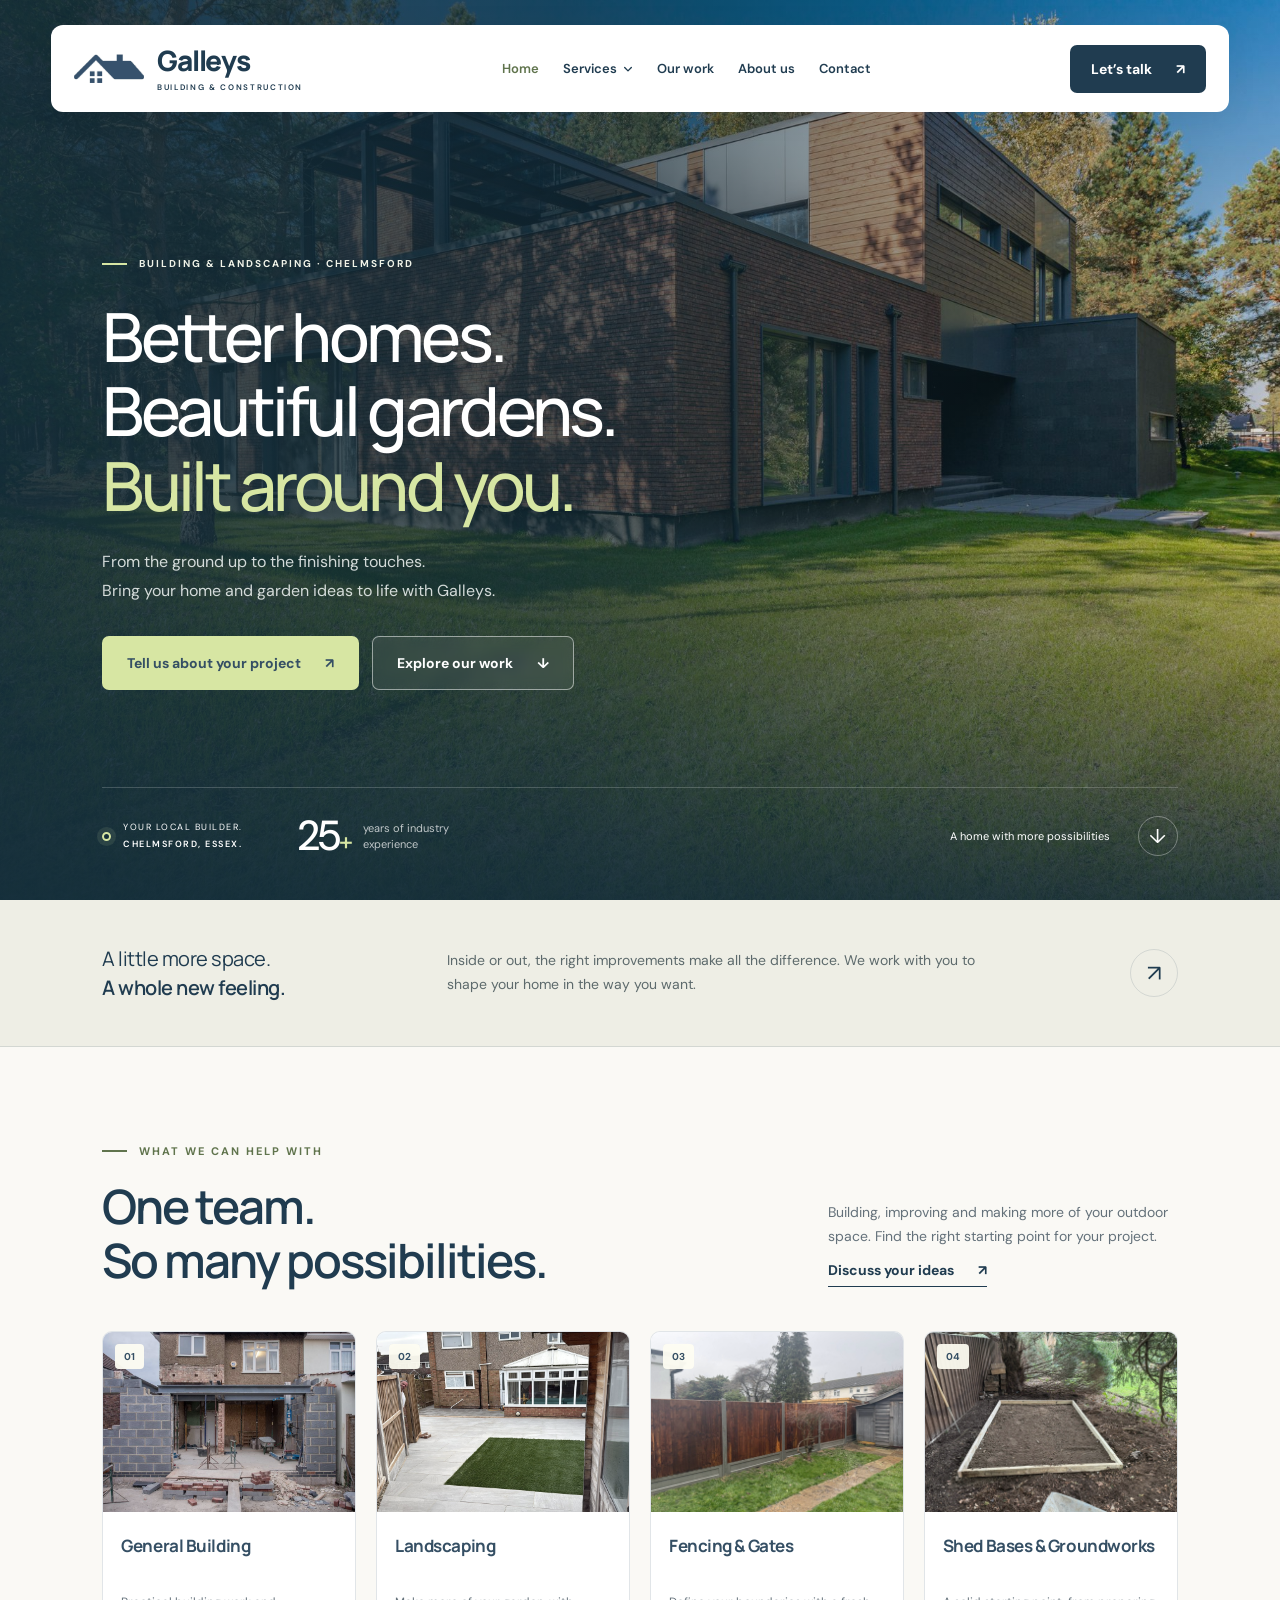
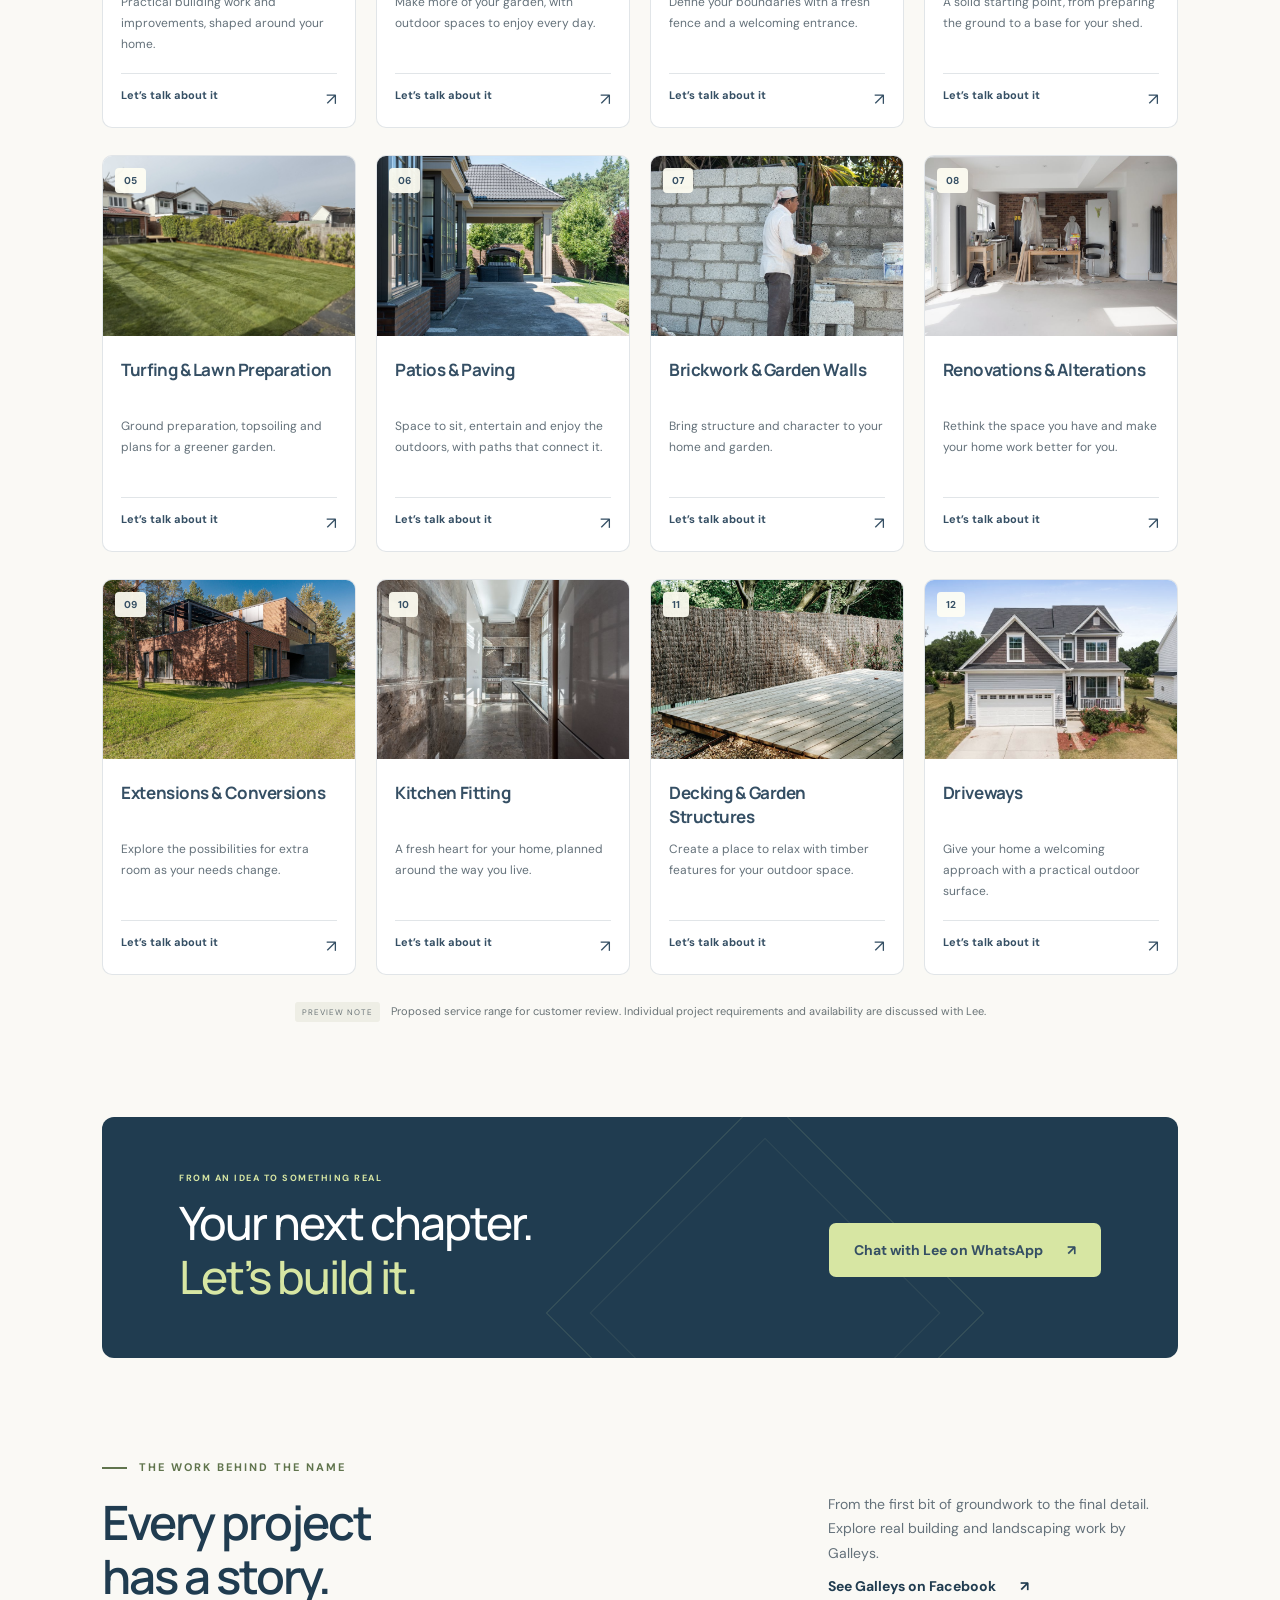
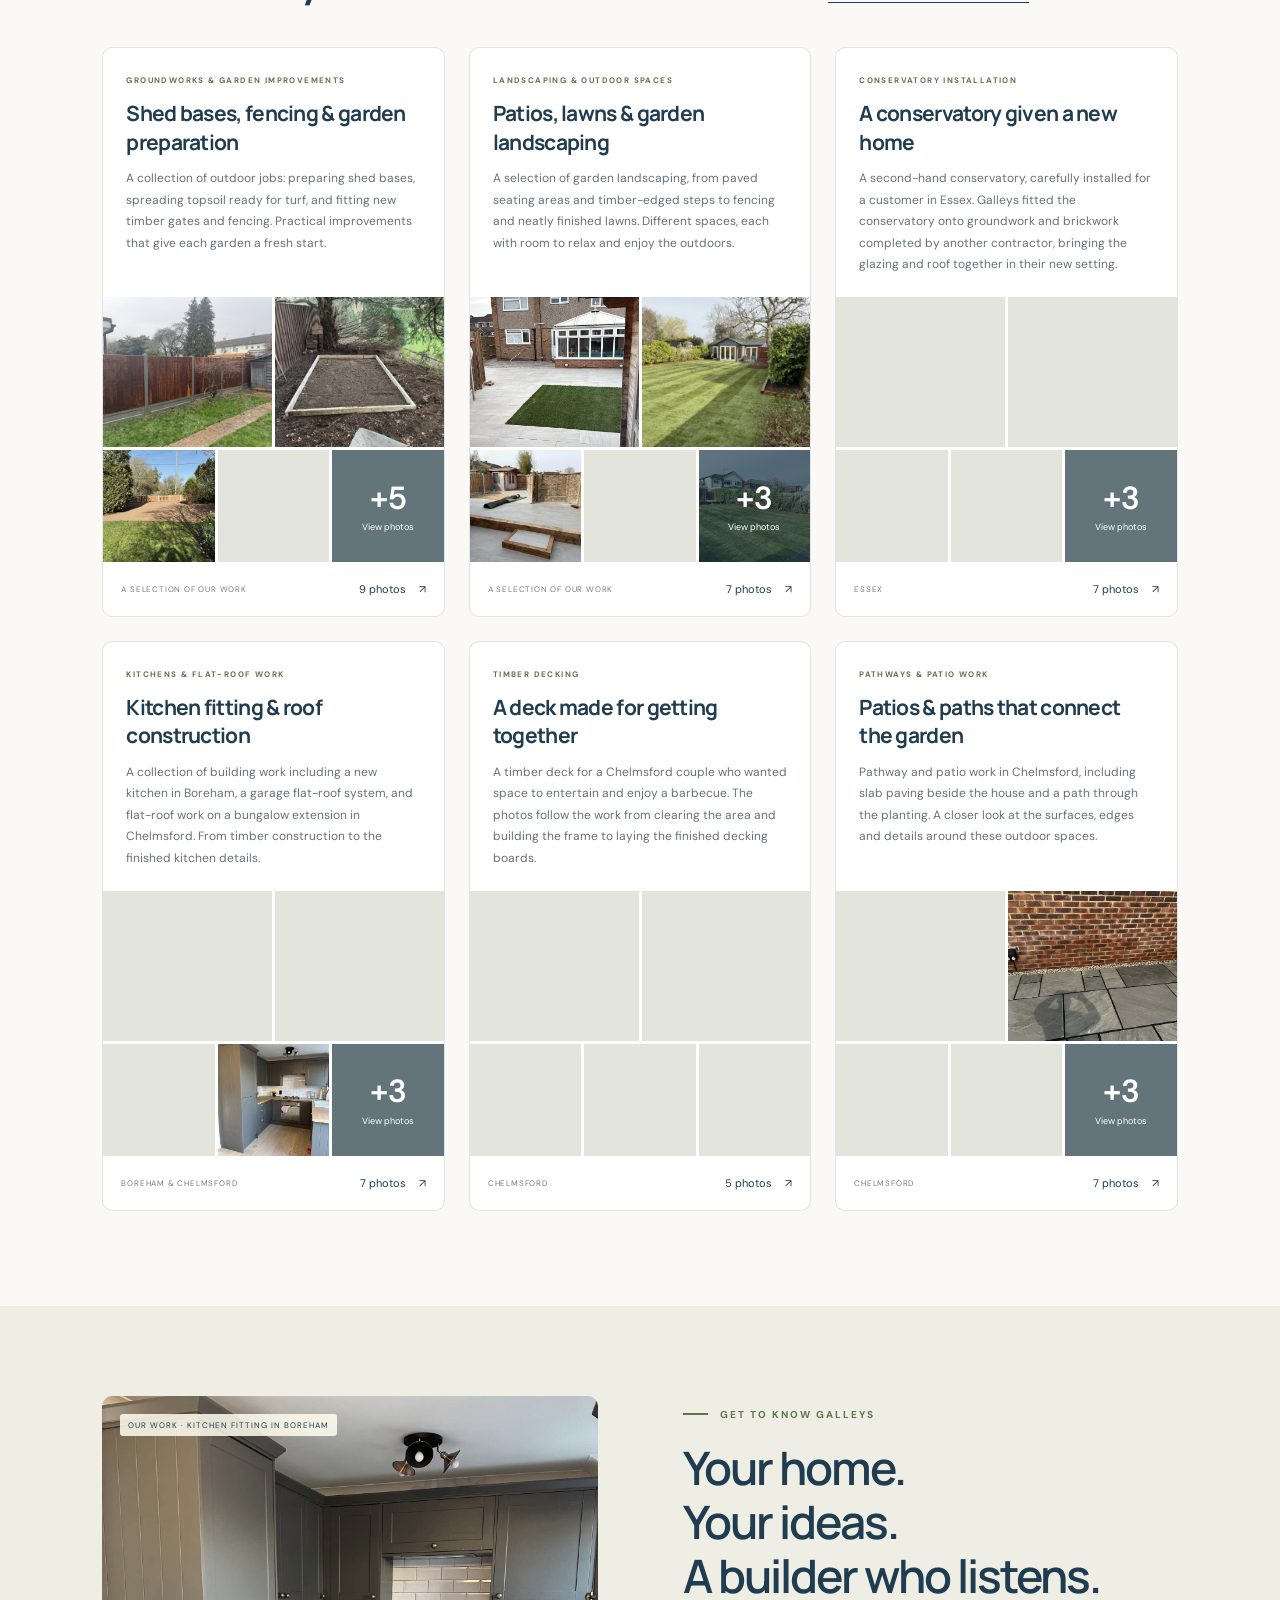
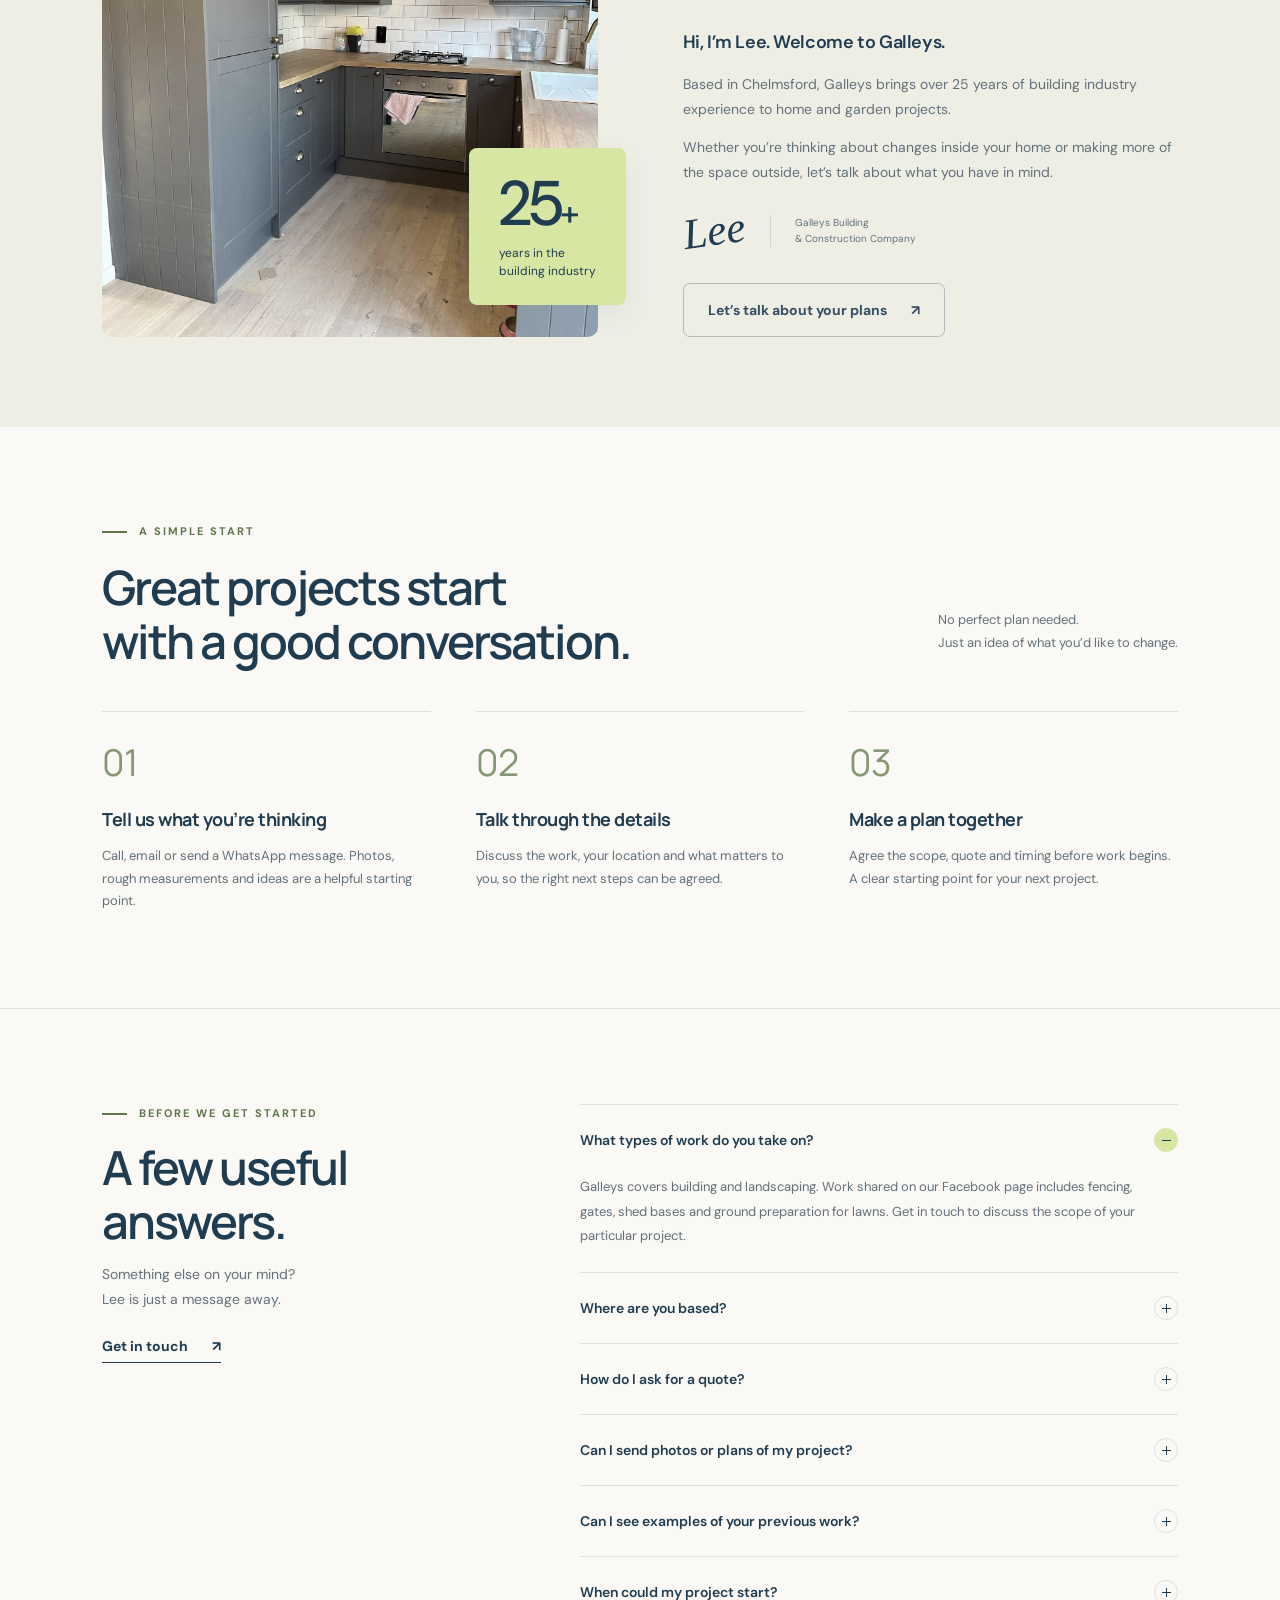
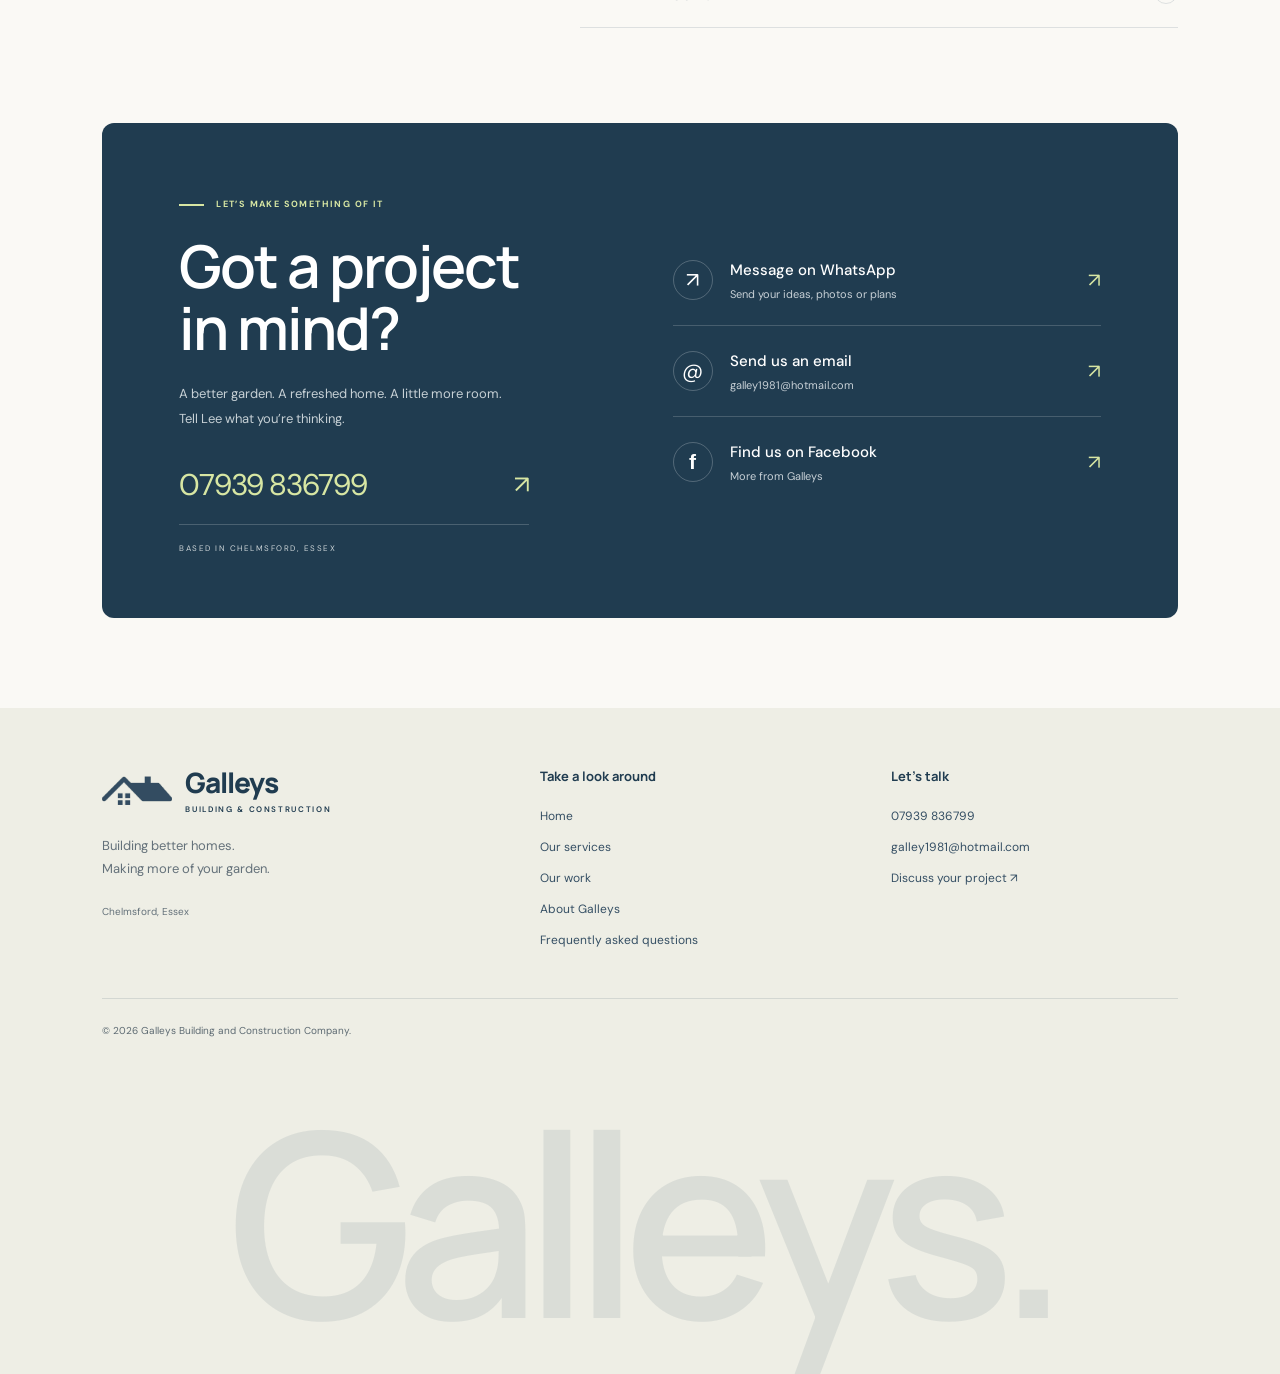
==== commit 6e6ba275: "Add swipe navigation to the project gallery Swipe or drag the main lightbox photo sideways to move b" ====
--- a/index.html
+++ b/index.html
@@ -40,7 +40,7 @@
     <section class="contact-section" id="contact" aria-labelledby="contact-title"><div class="contact-copy"><p class="eyebrow"><span class="tiny-line"></span> LET’S MAKE SOMETHING OF IT</p><h2 id="contact-title">Got a project<br>in mind?</h2><p>A better garden. A refreshed home. A little more room.<br>Tell Lee what you’re thinking.</p><a class="contact-phone" href="tel:+447939836799">07939 836799 <span aria-hidden="true">↗</span></a><span class="contact-location">BASED IN CHELMSFORD, ESSEX</span></div><div class="contact-options"><a href="https://wa.me/447939836799?text=Hi%20Lee%2C%20I%27d%20like%20to%20discuss%20a%20project." target="_blank" rel="noopener"><span class="contact-symbol" aria-hidden="true">↗</span><span><strong>Message on WhatsApp</strong><small>Send your ideas, photos or plans</small></span><b aria-hidden="true">↗</b></a><a href="mailto:galley1981@hotmail.com"><span class="contact-symbol" aria-hidden="true">@</span><span><strong>Send us an email</strong><small>galley1981@hotmail.com</small></span><b aria-hidden="true">↗</b></a><a href="https://www.facebook.com/profile.php?id=100028971055452" target="_blank" rel="noopener"><span class="contact-symbol facebook-symbol" aria-hidden="true">f</span><span><strong>Find us on Facebook</strong><small>More from Galleys</small></span><b aria-hidden="true">↗</b></a></div></section>
   </main>
   <footer><div class="footer-grid"><div><a class="brand" href="#home" aria-label="Galleys home"><span class="brand-icon"><img src="logo.jpg" alt="" width="1828" height="957" loading="lazy"></span><span class="brand-type">Galleys<span>BUILDING & CONSTRUCTION</span></span></a><p>Building better homes.<br>Making more of your garden.</p><p class="footer-location">Chelmsford, Essex</p></div><div><h3>Take a look around</h3><a href="#home">Home</a><a href="#services">Our services</a><a href="#work">Our work</a><a href="#about">About Galleys</a><a href="#faq">Frequently asked questions</a></div><div><h3>Let’s talk</h3><a href="tel:+447939836799">07939 836799</a><a href="mailto:galley1981@hotmail.com">galley1981@hotmail.com</a><a href="#contact">Discuss your project ↗</a></div></div><div class="footer-base"><span>© <span id="year">2026</span> Galleys Building and Construction Company.</span></div><div class="footer-wordmark" aria-hidden="true">Galleys.</div></footer>
-  <dialog id="project-lightbox" aria-labelledby="lightbox-title" aria-describedby="lightbox-notice"><div class="lightbox-header"><div><p class="eyebrow">GALLEYS · PROJECT GALLERY</p><h2 id="lightbox-title"></h2></div><button class="lightbox-close" aria-label="Close project gallery">×</button></div><div class="lightbox-stage"><img id="lightbox-image" alt=""><button class="lightbox-prev" aria-label="Previous image"><svg aria-hidden="true" viewBox="0 0 24 24"><path d="M19 12H5m6-6-6 6 6 6" fill="none" stroke="currentColor" stroke-width="1.8" stroke-linecap="round" stroke-linejoin="round"/></svg></button><button class="lightbox-next" aria-label="Next image"><svg aria-hidden="true" viewBox="0 0 24 24"><path d="M5 12h14m-6-6 6 6-6 6" fill="none" stroke="currentColor" stroke-width="1.8" stroke-linecap="round" stroke-linejoin="round"/></svg></button></div><div class="lightbox-caption"><p id="lightbox-caption"></p><span id="lightbox-count" aria-live="polite"></span></div><div id="lightbox-thumbnails" class="lightbox-thumbnails" aria-label="Choose a gallery image"></div><p id="lightbox-notice">Photographs from Galleys’ building and landscaping projects. Use the arrows or thumbnails to explore.</p></dialog>
+  <dialog id="project-lightbox" aria-labelledby="lightbox-title" aria-describedby="lightbox-notice"><div class="lightbox-header"><div><p class="eyebrow">GALLEYS · PROJECT GALLERY</p><h2 id="lightbox-title"></h2></div><button class="lightbox-close" aria-label="Close project gallery">×</button></div><div class="lightbox-stage"><img id="lightbox-image" alt=""><button class="lightbox-prev" aria-label="Previous image"><svg aria-hidden="true" viewBox="0 0 24 24"><path d="M19 12H5m6-6-6 6 6 6" fill="none" stroke="currentColor" stroke-width="1.8" stroke-linecap="round" stroke-linejoin="round"/></svg></button><button class="lightbox-next" aria-label="Next image"><svg aria-hidden="true" viewBox="0 0 24 24"><path d="M5 12h14m-6-6 6 6-6 6" fill="none" stroke="currentColor" stroke-width="1.8" stroke-linecap="round" stroke-linejoin="round"/></svg></button></div><div class="lightbox-caption"><p id="lightbox-caption"></p><span id="lightbox-count" aria-live="polite"></span></div><div id="lightbox-thumbnails" class="lightbox-thumbnails" aria-label="Choose a gallery image"></div><p id="lightbox-notice">Photographs from Galleys’ building and landscaping projects. Swipe, or use the arrows or thumbnails, to explore.</p></dialog>
   <noscript><p class="noscript-note">Please enable JavaScript to browse the service cards and project galleries. You can still call Lee on <a href="tel:+447939836799">07939 836799</a>.</p></noscript>
 </body>
 </html>
--- a/homepage.css
+++ b/homepage.css
@@ -9,7 +9,7 @@
 .faq{border-top:1px solid var(--line);grid-template-columns:.8fr 1.2fr;gap:80px}.faq h2{font-size:47px}.faq>div>p:not(.eyebrow){font-size:14px;color:var(--muted)}.faq-list{display:block}.faq details{border-bottom:1px solid var(--line)}.faq details:first-child{border-top:1px solid var(--line)}.faq summary{list-style:none;display:flex;align-items:center;justify-content:space-between;gap:25px;cursor:pointer;padding:23px 0;font-size:14px;font-weight:600}.faq summary::-webkit-details-marker{display:none}.faq summary>span{flex:0 0 24px;width:24px;height:24px;border:1px solid var(--line);border-radius:50%;position:relative}.faq summary>span:before,.faq summary>span:after{content:'';position:absolute;width:9px;height:1px;background:var(--ink);top:11px;left:7px}.faq summary>span:after{transform:rotate(90deg);transition:transform .2s}.faq details[open] summary>span{background:var(--gold);border-color:var(--gold)}.faq details[open] summary>span:after{transform:rotate(0)}.faq details>p{font-size:13px;line-height:1.9;color:var(--muted);margin:0;padding:0 40px 23px 0}.faq details a{text-decoration:underline;text-underline-offset:3px;overflow-wrap:anywhere}.faq summary:focus-visible{outline:2px solid var(--olive);outline-offset:5px}
 .contact-section{margin:0 8% 90px;padding:65px 6%;border-radius:12px;background:var(--ink);color:white;display:grid;grid-template-columns:1fr 1fr;gap:65px}.contact-copy .eyebrow{color:var(--gold);font-size:9px;letter-spacing:1.4px}.contact-copy .tiny-line{background:var(--gold)}.contact-copy h2{font-size:59px;line-height:1.06;margin:22px 0}.contact-copy>p:not(.eyebrow){font-size:13px;line-height:1.9;color:#c6d0d5}.contact-phone{display:flex;align-items:center;justify-content:space-between;font-size:30px;letter-spacing:-1px;color:var(--gold);border-bottom:1px solid #ffffff30;padding:12px 0 20px;margin-top:22px;max-width:350px;white-space:nowrap}.contact-phone>span{font-size:25px}.contact-location{display:block;font-size:8px;letter-spacing:1.5px;margin-top:18px;color:#ccd4d7}.contact-options{align-self:center}.contact-options>a{display:flex;gap:17px;align-items:center;padding:24px 0;border-bottom:1px solid #ffffff2c}.contact-options>a:last-child{border-bottom:0}.contact-options strong{font-size:15px;font-weight:500}.contact-options small{display:block;font-size:11px;margin-top:7px;color:#c7d0d6}.contact-options b{margin-left:auto;font-size:20px;font-weight:400;color:var(--gold)}.contact-symbol{width:40px;height:40px;display:grid;place-content:center;border:1px solid #ffffff3a;border-radius:50%;font-size:21px;flex-shrink:0}.facebook-symbol{font-family:Arial;font-weight:700}.contact-options a:hover strong{color:var(--gold)}
 footer{background:#eeeee5;padding-top:60px}.footer-grid{grid-template-columns:1.3fr 1fr 1fr;gap:65px}.footer-grid p{font-size:13px;color:var(--muted);margin:22px 0}.footer-grid p.footer-location{font-size:10px}.footer-grid h3{font-size:13px;letter-spacing:0}.footer-grid>div>a:not(.brand){font-size:12px;margin-bottom:15px;overflow-wrap:anywhere}.footer-base{font-size:10px;margin-top:35px;color:#5d6a72}.footer-wordmark{font-size:clamp(90px,20vw,300px);font-weight:600;letter-spacing:-.07em;line-height:1.2;margin-top:30px;color:#354f641a}
-#project-lightbox{width:min(1000px,calc(100% - 40px));max-height:94svh;background:#f8f8f3;padding:24px;border-radius:13px;backdrop-filter:none;border:0;color:var(--ink)}#project-lightbox::backdrop{background:#0b1925df;backdrop-filter:blur(8px)}.lightbox-header{display:flex;align-items:center;justify-content:space-between;gap:25px;margin-bottom:18px}.lightbox-header .eyebrow{font-size:8px;letter-spacing:1.5px;margin:0 0 9px;padding:0}.lightbox-header h2{font-size:23px;letter-spacing:-.7px;margin:0}.lightbox-close{height:40px;width:40px;flex-shrink:0;border:1px solid var(--line);border-radius:50%;background:transparent;font-size:28px;line-height:1;color:var(--ink)}.lightbox-stage{height:min(53svh,530px);background:#15232e;border-radius:7px;position:relative;display:flex;align-items:center;justify-content:center}.lightbox-stage>img{height:100%;width:100%;object-fit:contain}.lightbox-stage>button{position:absolute;top:calc(50% - 22px);width:44px;height:44px;border:1px solid #ffffff50;border-radius:50%;background:#132d41b3;color:white;display:grid;place-items:center;padding:0}.lightbox-stage>button svg{width:20px;height:20px}.lightbox-prev{left:14px}.lightbox-next{right:14px}.lightbox-caption{display:flex;justify-content:space-between;gap:20px;align-items:center;font-size:12px}.lightbox-caption p{margin:12px 0}.lightbox-count{white-space:nowrap}.lightbox-thumbnails{display:flex;gap:7px;overflow:auto;padding:3px}.lightbox-thumbnails button{padding:0;border:2px solid transparent;background:none;border-radius:5px;width:80px;flex:0 0 80px;overflow:hidden;opacity:.6}.lightbox-thumbnails button[aria-pressed=true]{border-color:var(--olive);opacity:1}.lightbox-thumbnails img{height:52px;width:100%;object-fit:cover;display:block}#lightbox-notice{font-size:10px;margin:13px 0 0;color:var(--muted)}.noscript-note{padding:25px;background:var(--gold);text-align:center}
+#project-lightbox{width:min(1000px,calc(100% - 40px));max-height:94svh;background:#f8f8f3;padding:24px;border-radius:13px;backdrop-filter:none;border:0;color:var(--ink)}#project-lightbox::backdrop{background:#0b1925df;backdrop-filter:blur(8px)}.lightbox-header{display:flex;align-items:center;justify-content:space-between;gap:25px;margin-bottom:18px}.lightbox-header .eyebrow{font-size:8px;letter-spacing:1.5px;margin:0 0 9px;padding:0}.lightbox-header h2{font-size:23px;letter-spacing:-.7px;margin:0}.lightbox-close{height:40px;width:40px;flex-shrink:0;border:1px solid var(--line);border-radius:50%;background:transparent;font-size:28px;line-height:1;color:var(--ink)}.lightbox-stage{height:min(53svh,530px);background:#15232e;border-radius:7px;position:relative;display:flex;align-items:center;justify-content:center;overflow:hidden;touch-action:pan-y;user-select:none;cursor:grab}.lightbox-stage.dragging{cursor:grabbing}.lightbox-stage>img{height:100%;width:100%;object-fit:contain;-webkit-user-drag:none;transition:transform .2s}.lightbox-stage.dragging>img{transition:none}.lightbox-stage>button{position:absolute;top:calc(50% - 22px);width:44px;height:44px;border:1px solid #ffffff50;border-radius:50%;background:#132d41b3;color:white;display:grid;place-items:center;padding:0}.lightbox-stage>button svg{width:20px;height:20px}.lightbox-prev{left:14px}.lightbox-next{right:14px}.lightbox-caption{display:flex;justify-content:space-between;gap:20px;align-items:center;font-size:12px}.lightbox-caption p{margin:12px 0}.lightbox-count{white-space:nowrap}.lightbox-thumbnails{display:flex;gap:7px;overflow:auto;padding:3px}.lightbox-thumbnails button{padding:0;border:2px solid transparent;background:none;border-radius:5px;width:80px;flex:0 0 80px;overflow:hidden;opacity:.6}.lightbox-thumbnails button[aria-pressed=true]{border-color:var(--olive);opacity:1}.lightbox-thumbnails img{height:52px;width:100%;object-fit:cover;display:block}#lightbox-notice{font-size:10px;margin:13px 0 0;color:var(--muted)}.noscript-note{padding:25px;background:var(--gold);text-align:center}
 @media(min-width:1740px){.nav{left:50%;transform:translateX(-50%)}.hero{padding-left:max(8%,calc((100vw - 1330px)/2))}.hero-bottom{left:max(8%,calc((100vw - 1330px)/2));right:max(8%,calc((100vw - 1330px)/2))}}
 @media(max-width:1200px){.nav{gap:18px;padding:15px 19px}.nav nav{gap:17px}.brand-icon{width:58px;flex-basis:58px}.brand{font-size:25px}.brand-type>span{font-size:7px;letter-spacing:1.3px}.service-copy{padding:19px 15px 15px}.service-copy h3{font-size:16px}.project-copy{padding:23px 18px}.project-copy h3{font-size:19px}.about-section{gap:60px}.contact-section{gap:40px;padding:50px 5%}.contact-copy h2{font-size:52px}.contact-phone{font-size:27px}}
 @media(max-width:1080px){.nav{flex-wrap:nowrap;top:20px;padding:16px 20px}.nav nav{display:none}.menu-toggle{display:flex;flex-direction:column;justify-content:center;gap:6px;background:none;border:1px solid var(--line);width:43px;height:43px;padding:11px;border-radius:5px;margin-left:auto}.menu-toggle span{height:1px;background:var(--ink);width:100%;transition:transform .2s}.menu-open .menu-toggle span:first-child{transform:translateY(3.5px) rotate(45deg)}.menu-open .menu-toggle span:last-child{transform:translateY(-3.5px) rotate(-45deg)}.menu-open nav{display:flex;position:absolute;top:calc(100% - 1px);left:0;width:100%;max-height:calc(100svh - 130px);overflow-y:auto;background:#fff;padding:14px 24px 24px;border-radius:0 0 12px 12px;flex-direction:column;align-items:stretch;gap:0;box-shadow:0 15px 25px #203c5022}.nav nav>a{padding:16px 0;border-bottom:1px solid var(--line)}.nav #services-toggle{width:100%;justify-content:space-between;border-bottom:1px solid var(--line);padding:16px 0}.services-menu{position:static;display:block;width:auto;padding:12px 0 14px;border:0;box-shadow:none}.dropdown-intro{display:none}.nav #service-links{gap:0 22px}.nav #service-links a{font-size:12px;padding:11px 0}.hero{min-height:770px}.hero h1{font-size:65px}.intro-strip{gap:30px}.intro-strip>p:first-child{min-width:225px;font-size:18px}.project-grid{gap:15px}.project-mosaic{grid-template-rows:120px 90px}.project-foot{padding:12px}.project-foot>span{font-size:7px}.about-photo{min-height:520px}.service-grid{grid-template-columns:repeat(4,minmax(0,1fr));gap:18px 14px}.service-copy h3{min-height:66px;font-size:15px}.service-copy p{min-height:86px;font-size:11px}.section{padding:75px 6%}.project-banner{margin:0 6%}.about-section{padding:75px 6%}.contact-section{margin:0 6% 75px}.faq{gap:45px}.contact-options strong{font-size:13px}.contact-options small{font-size:10px}.footer-grid{gap:35px}}
